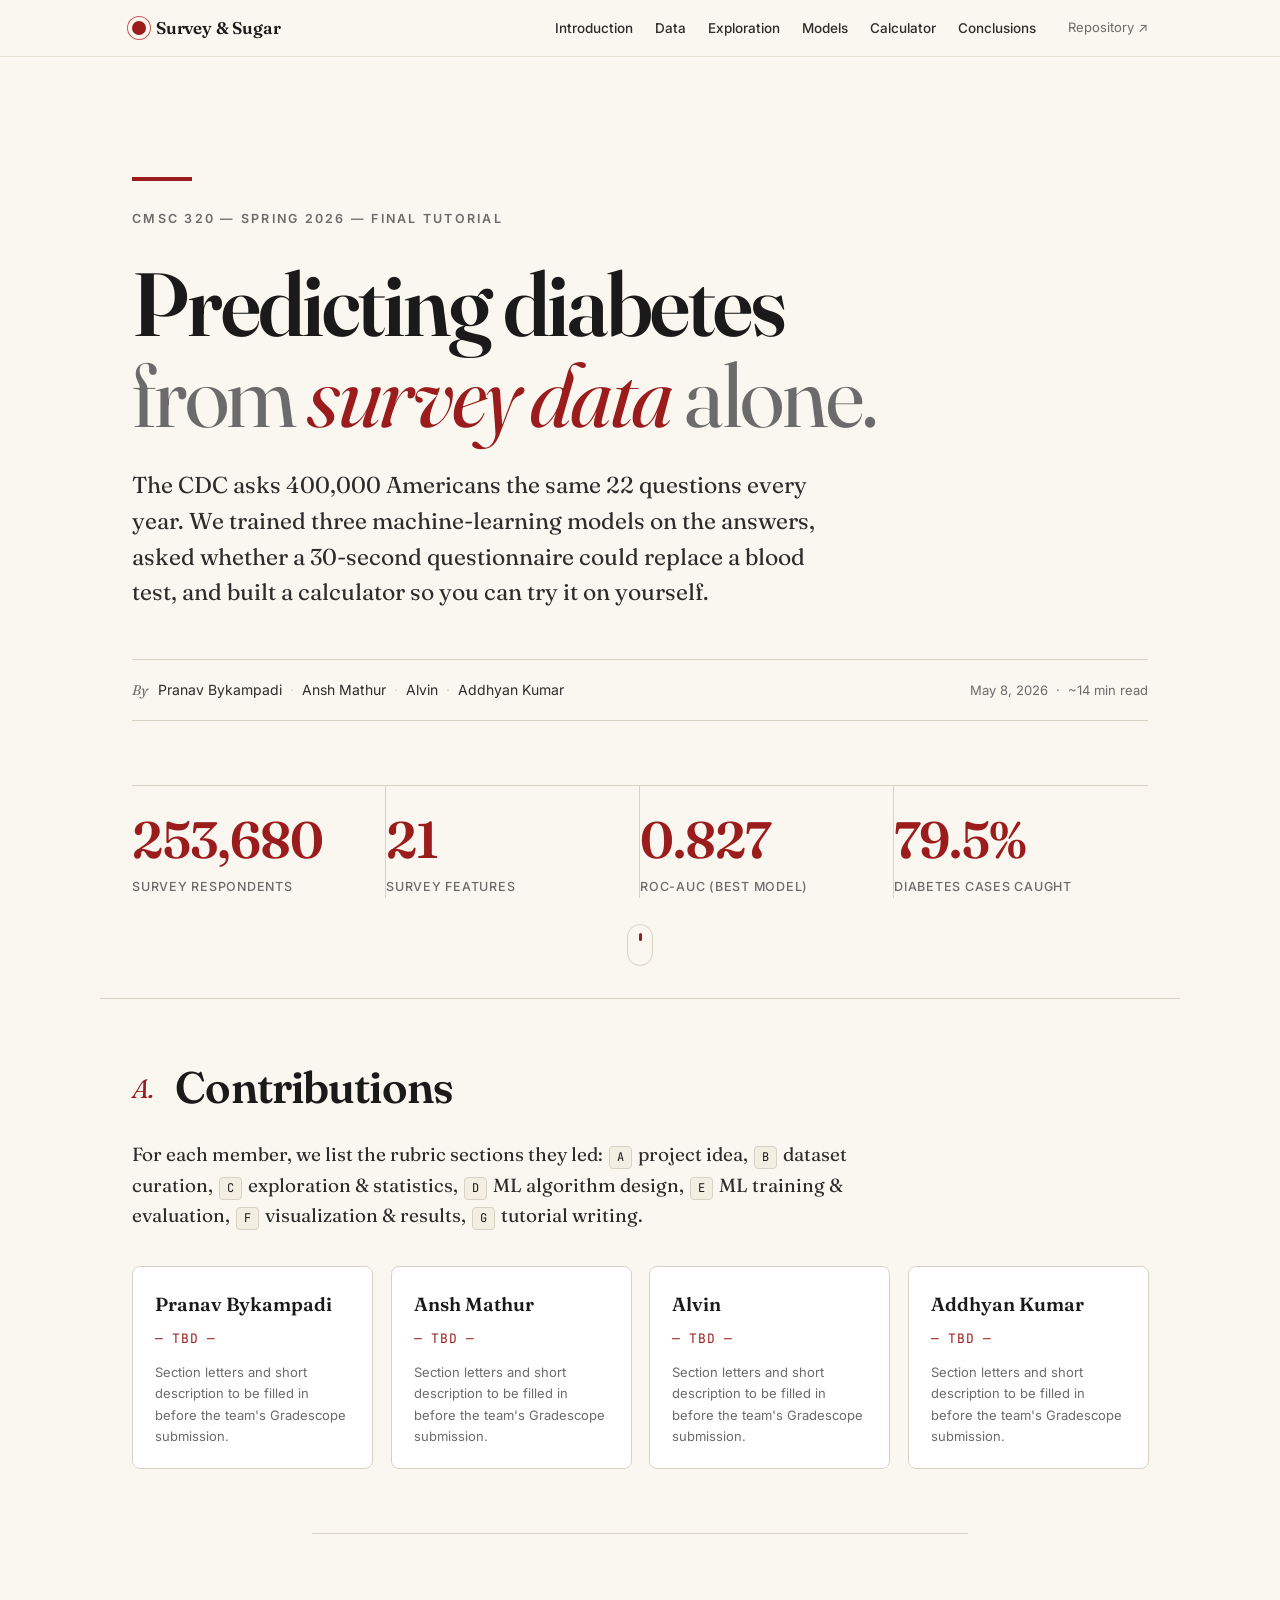
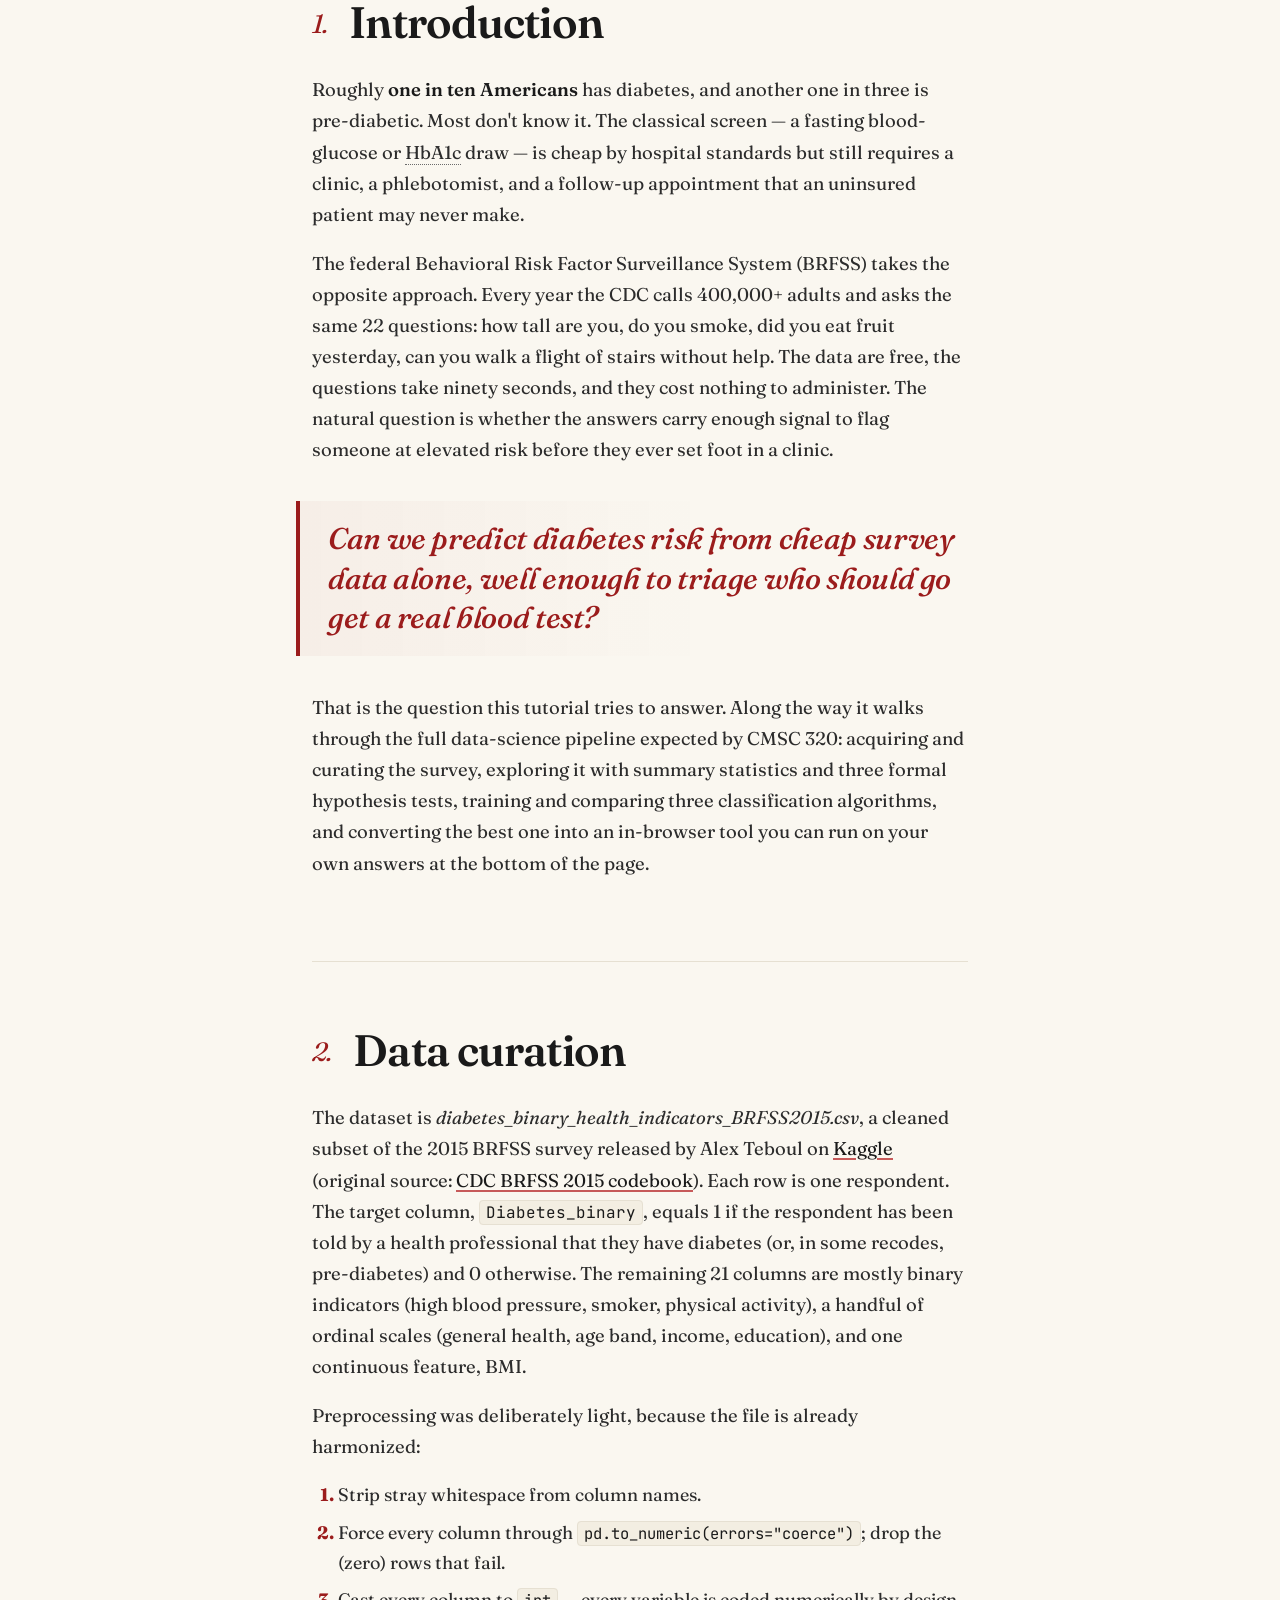
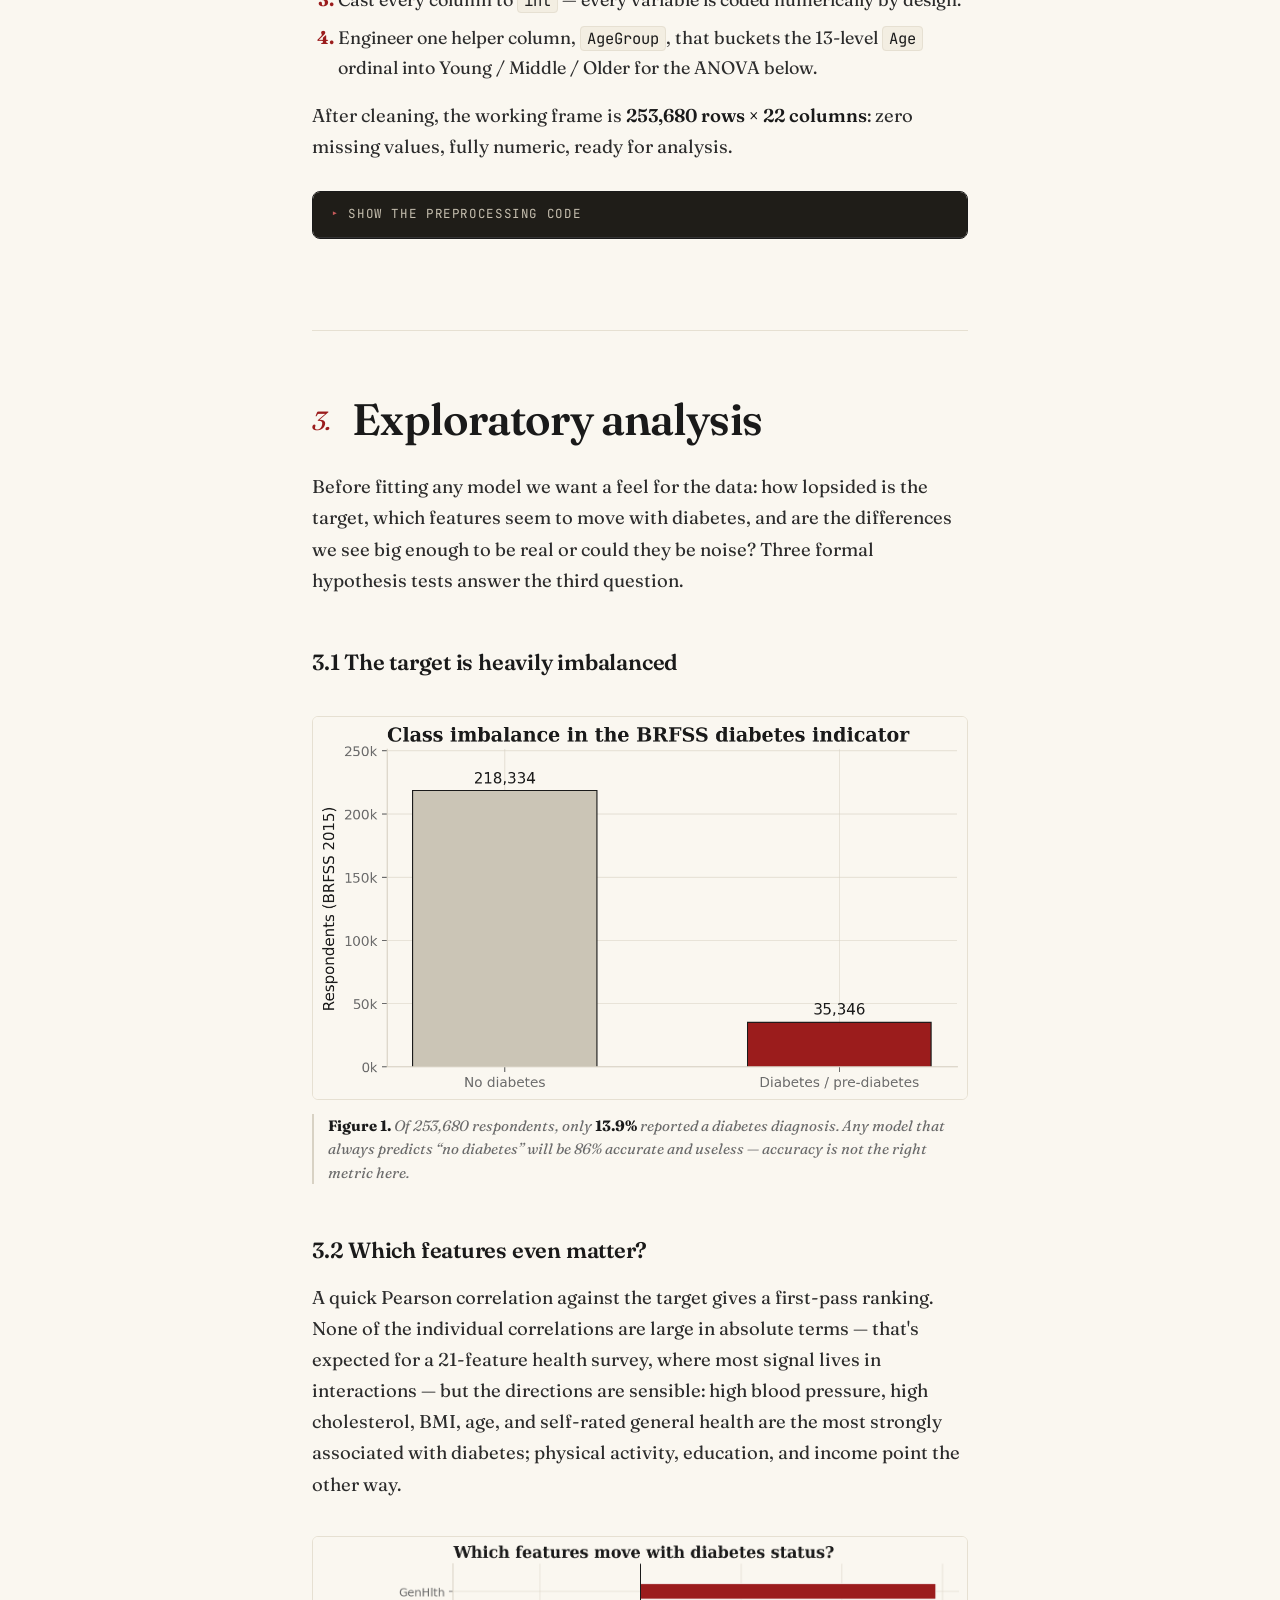
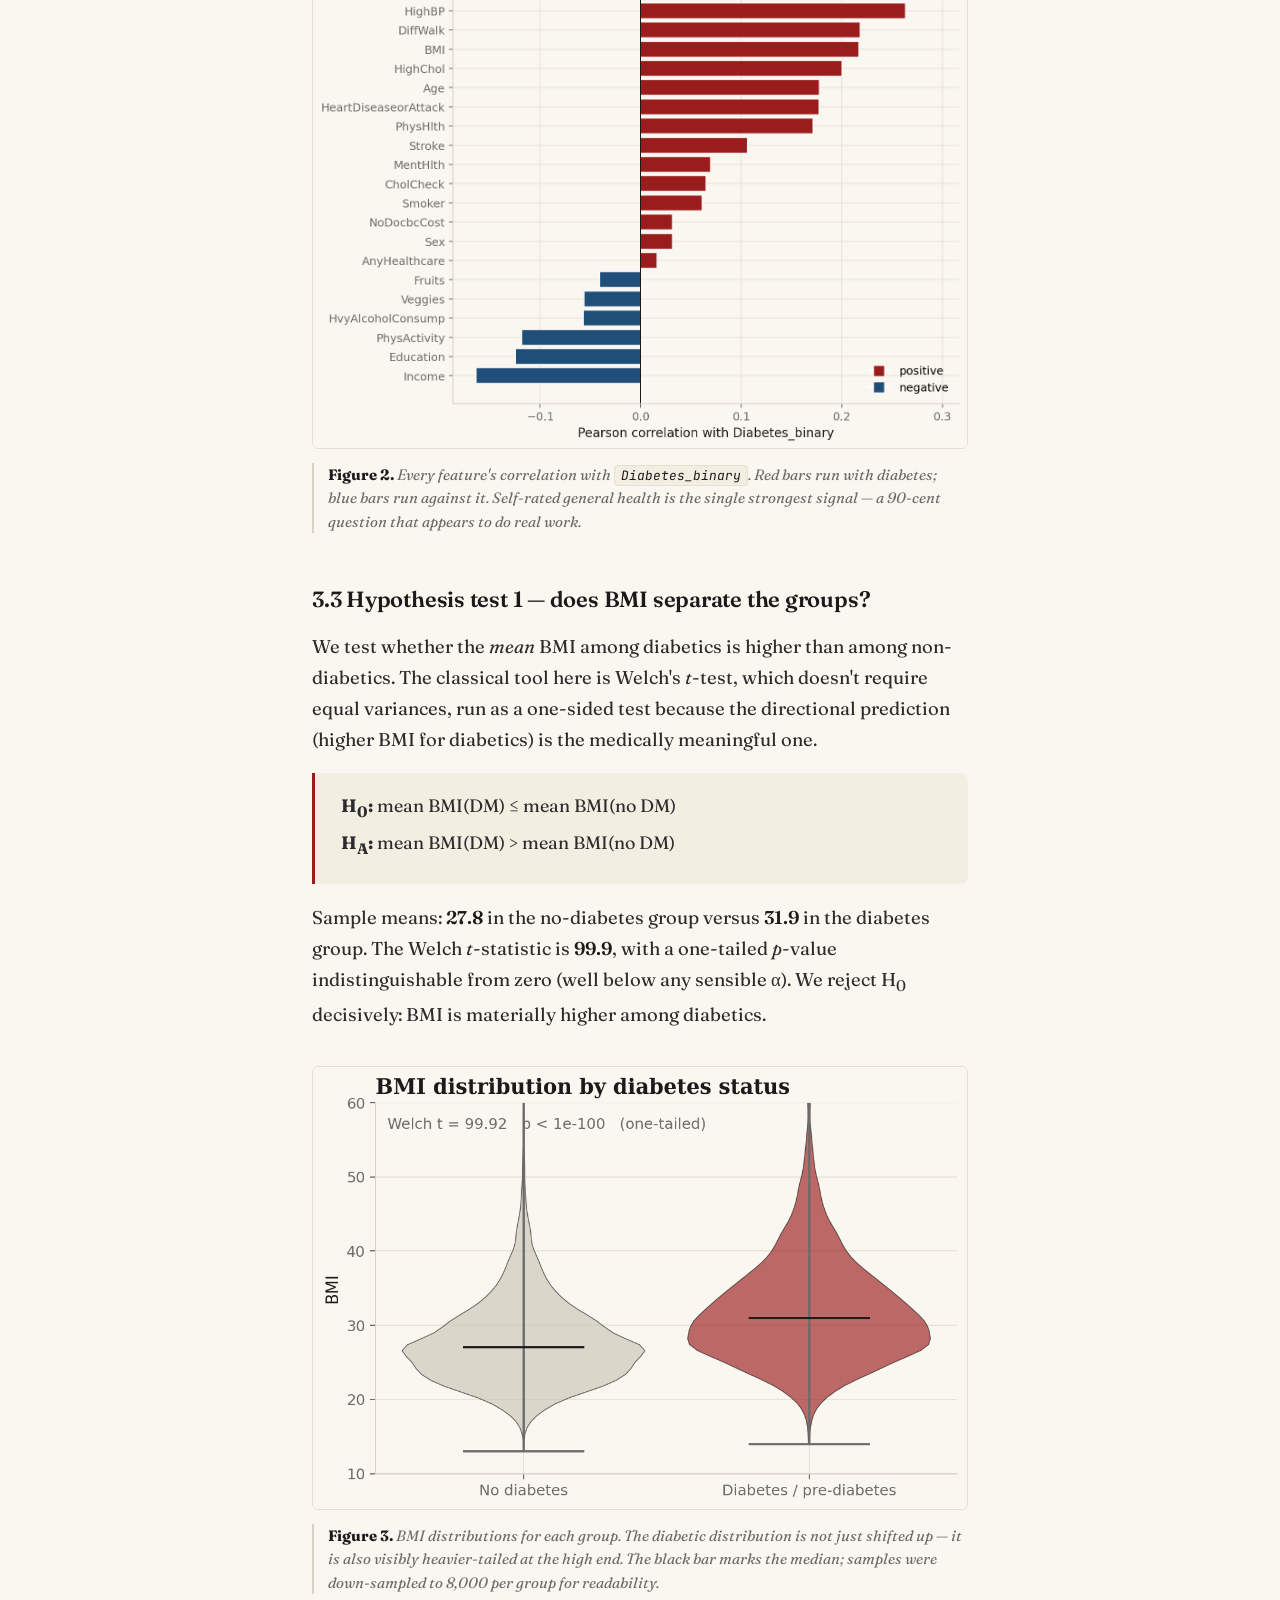
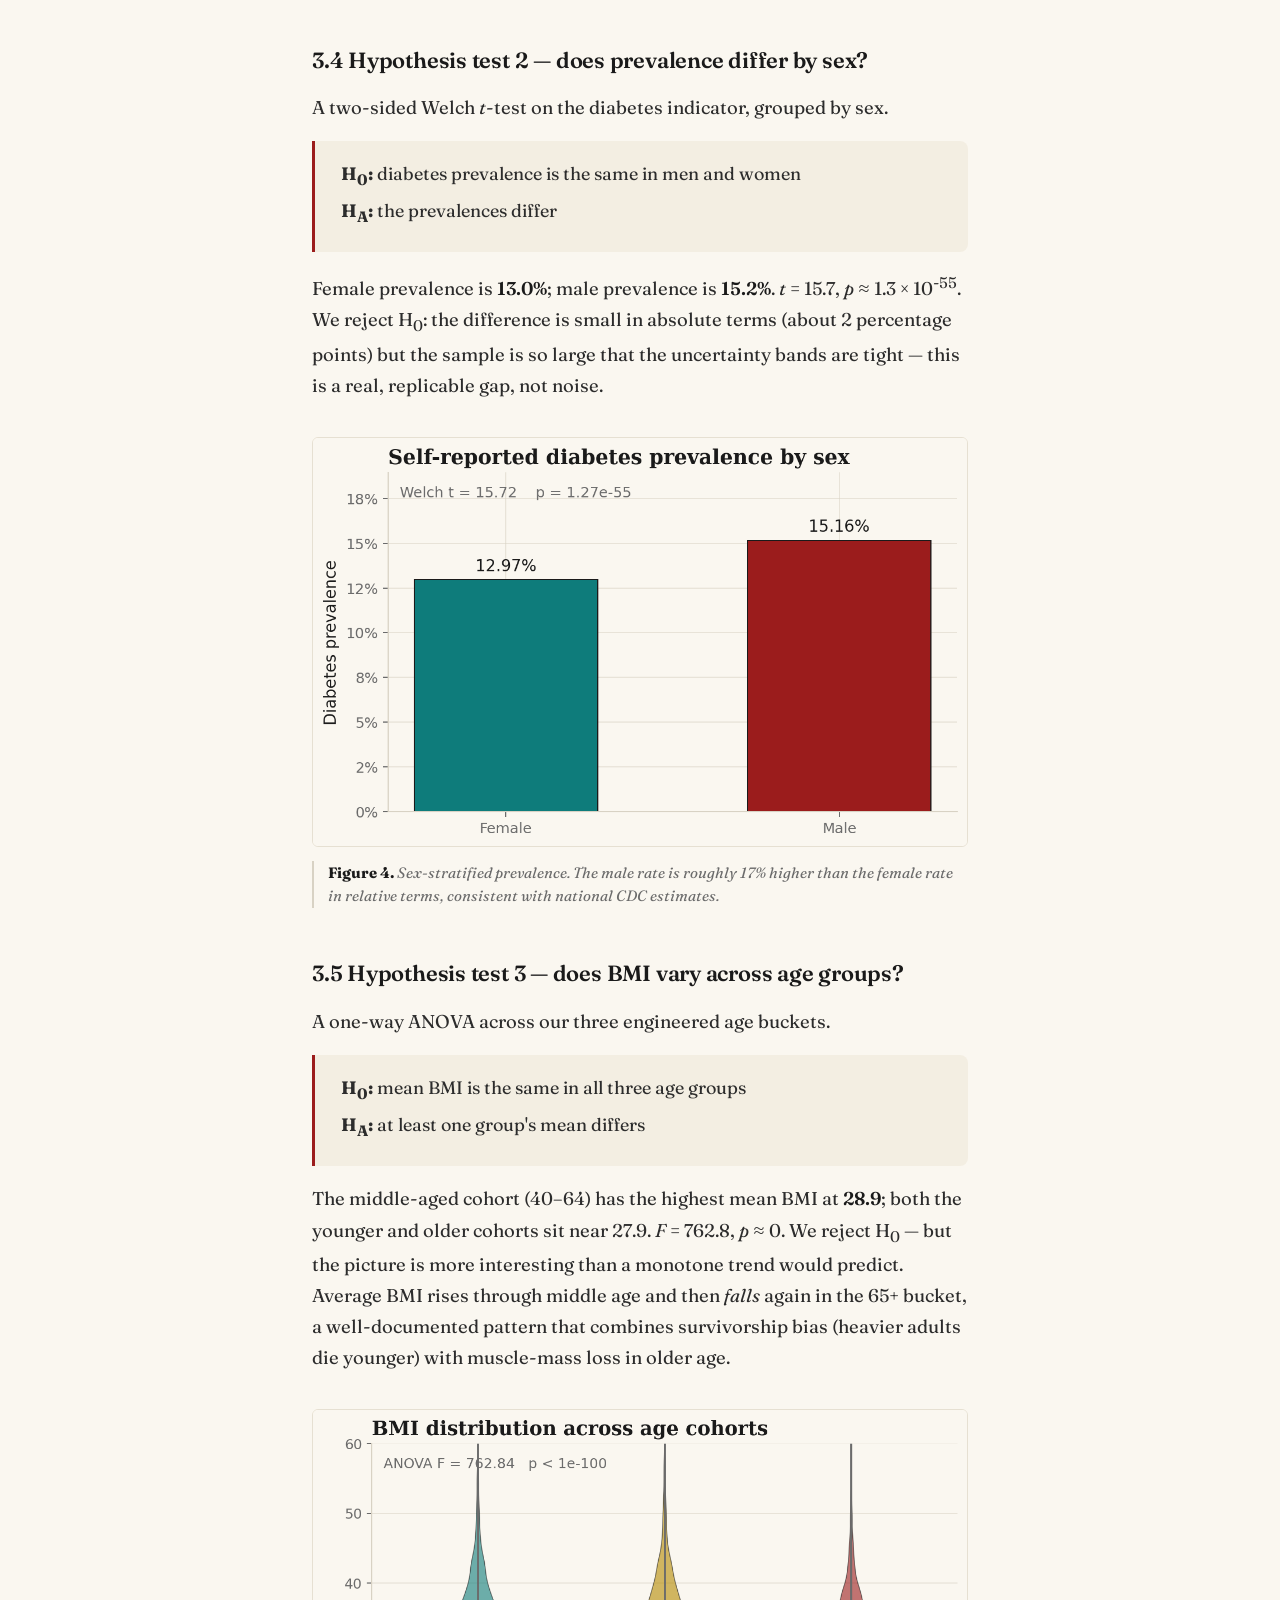
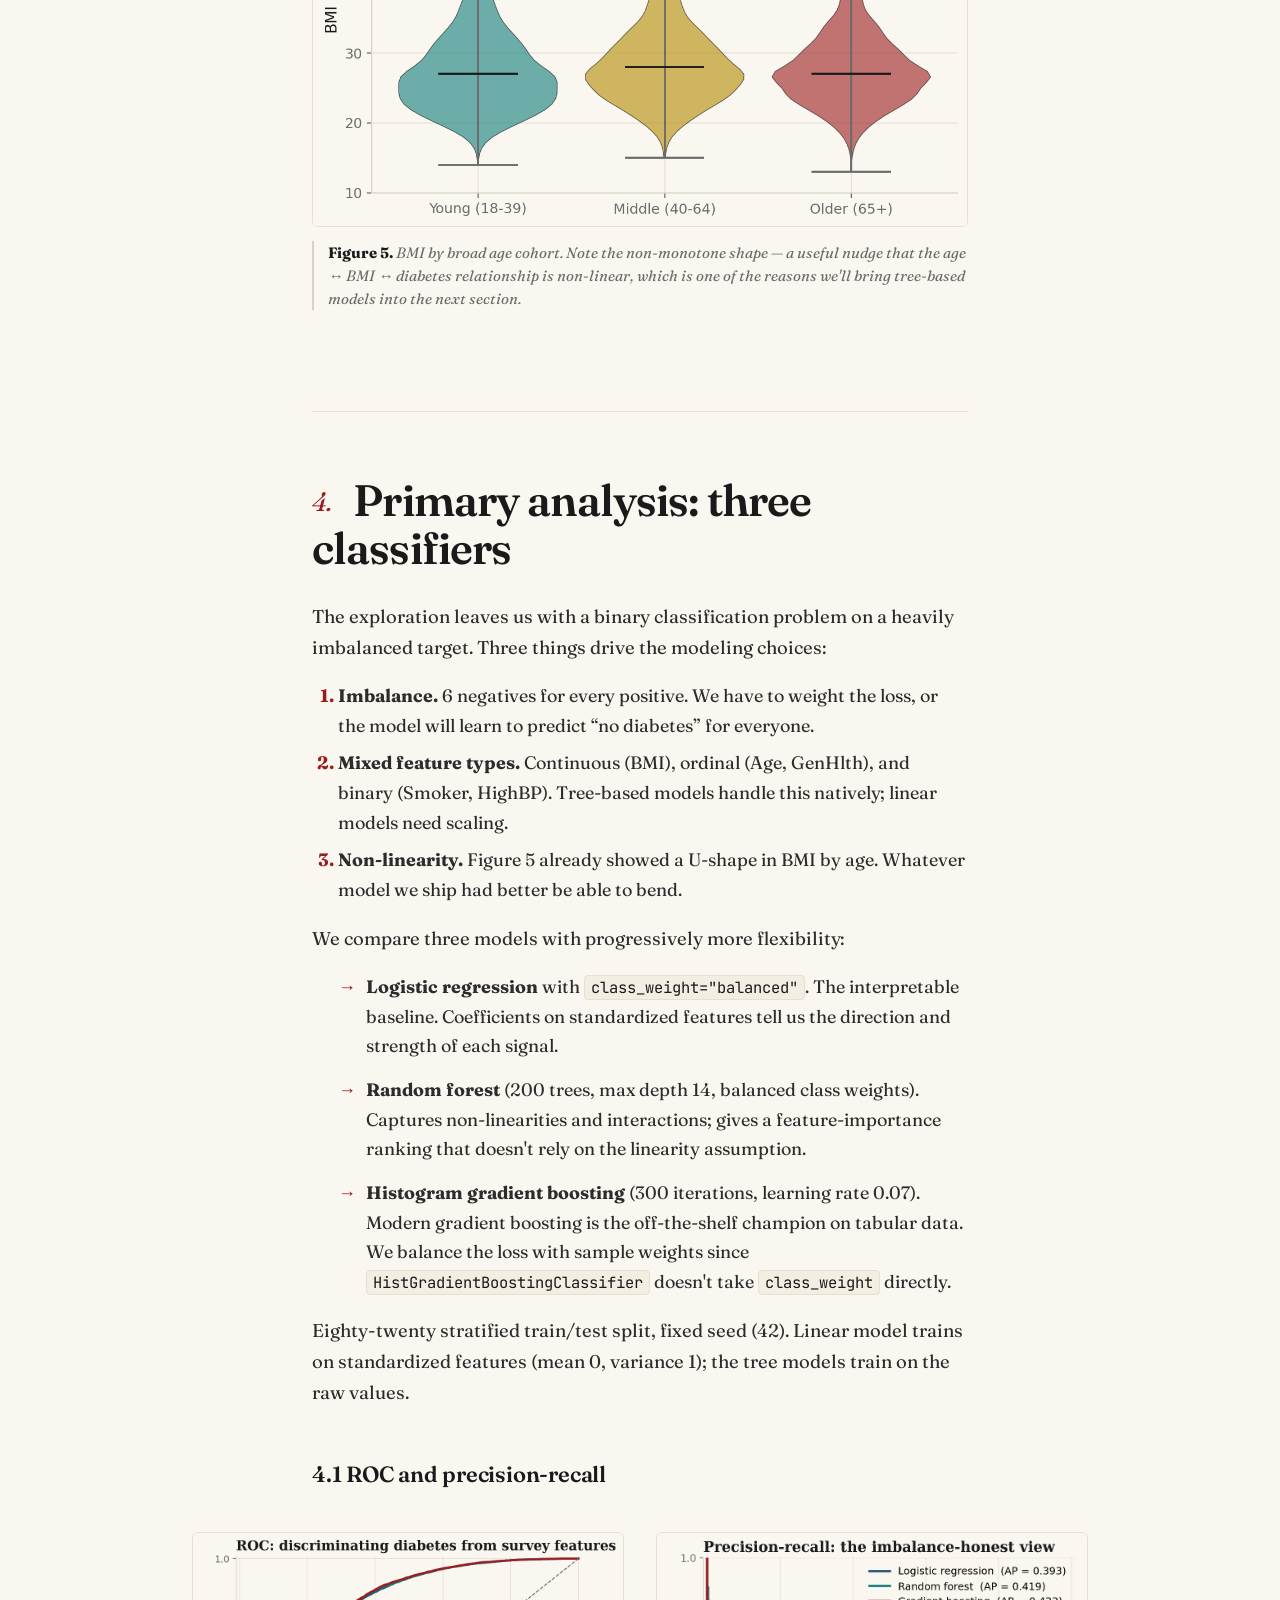
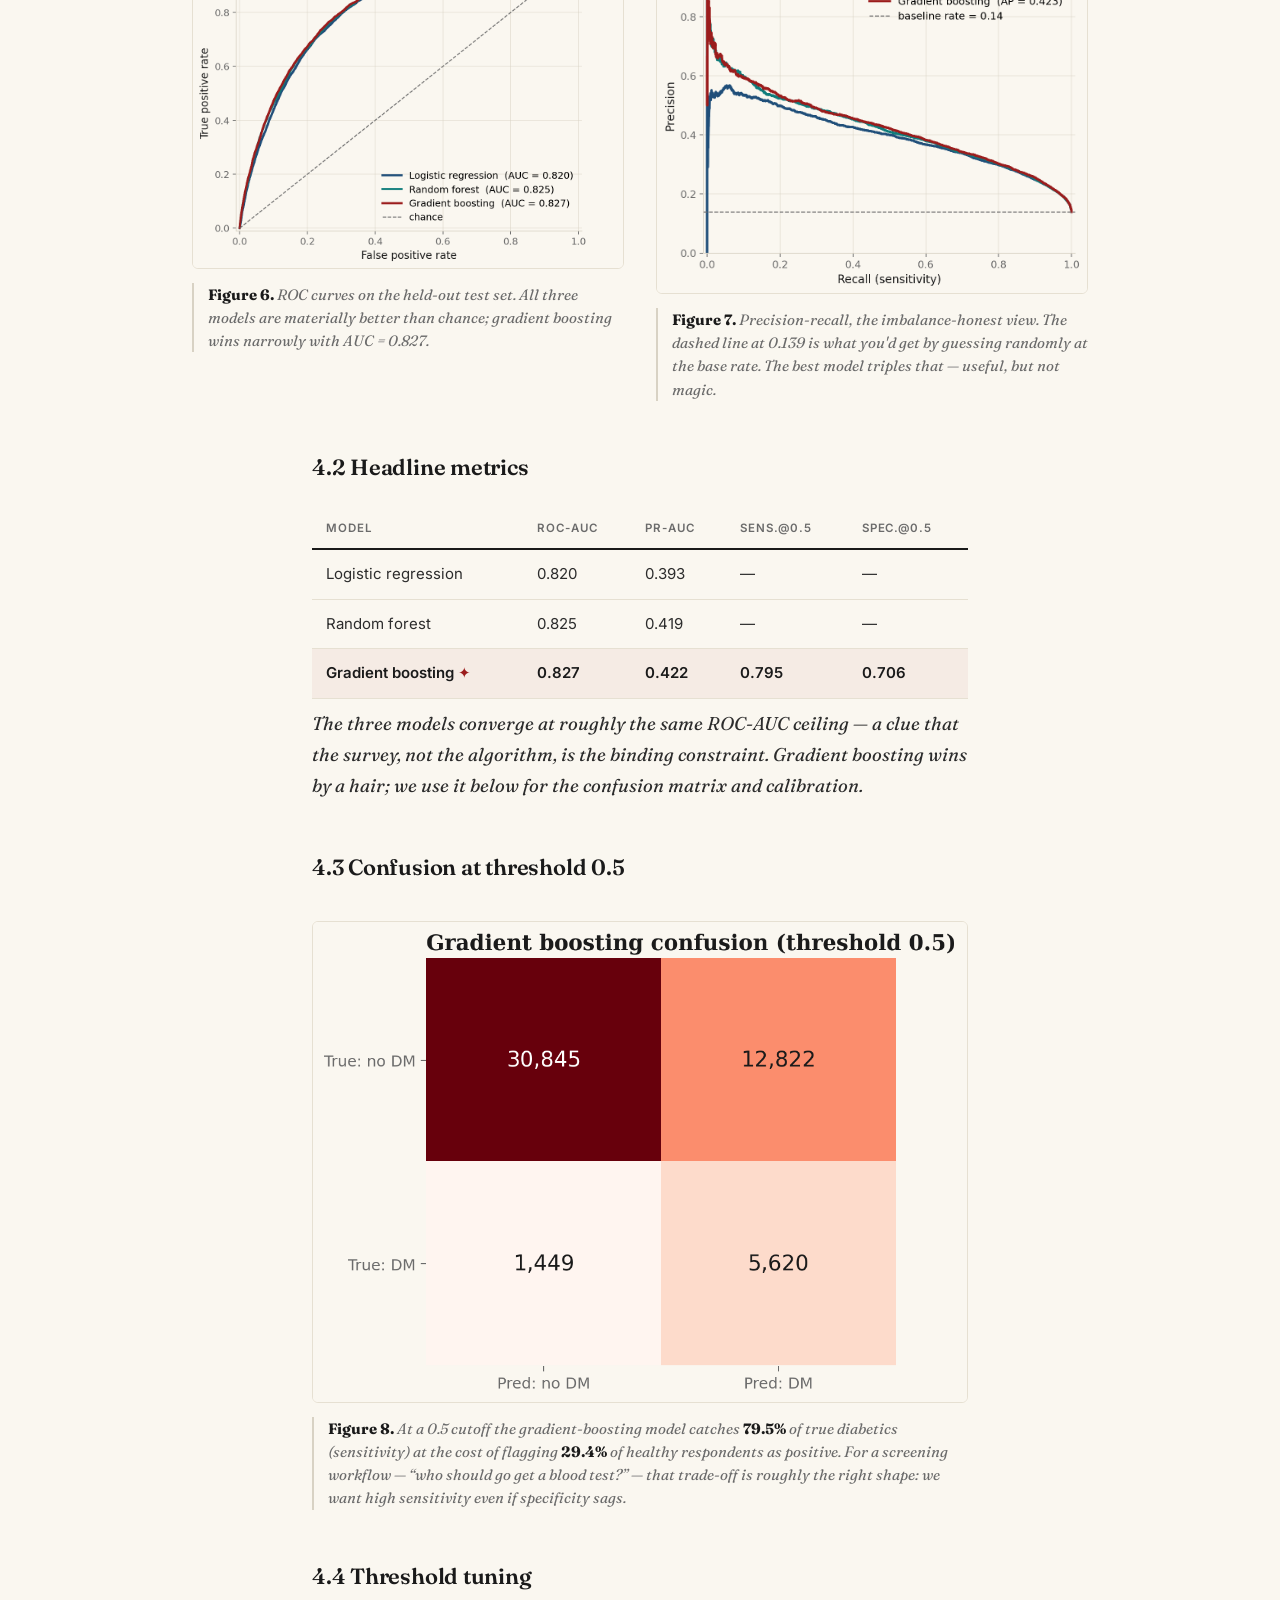
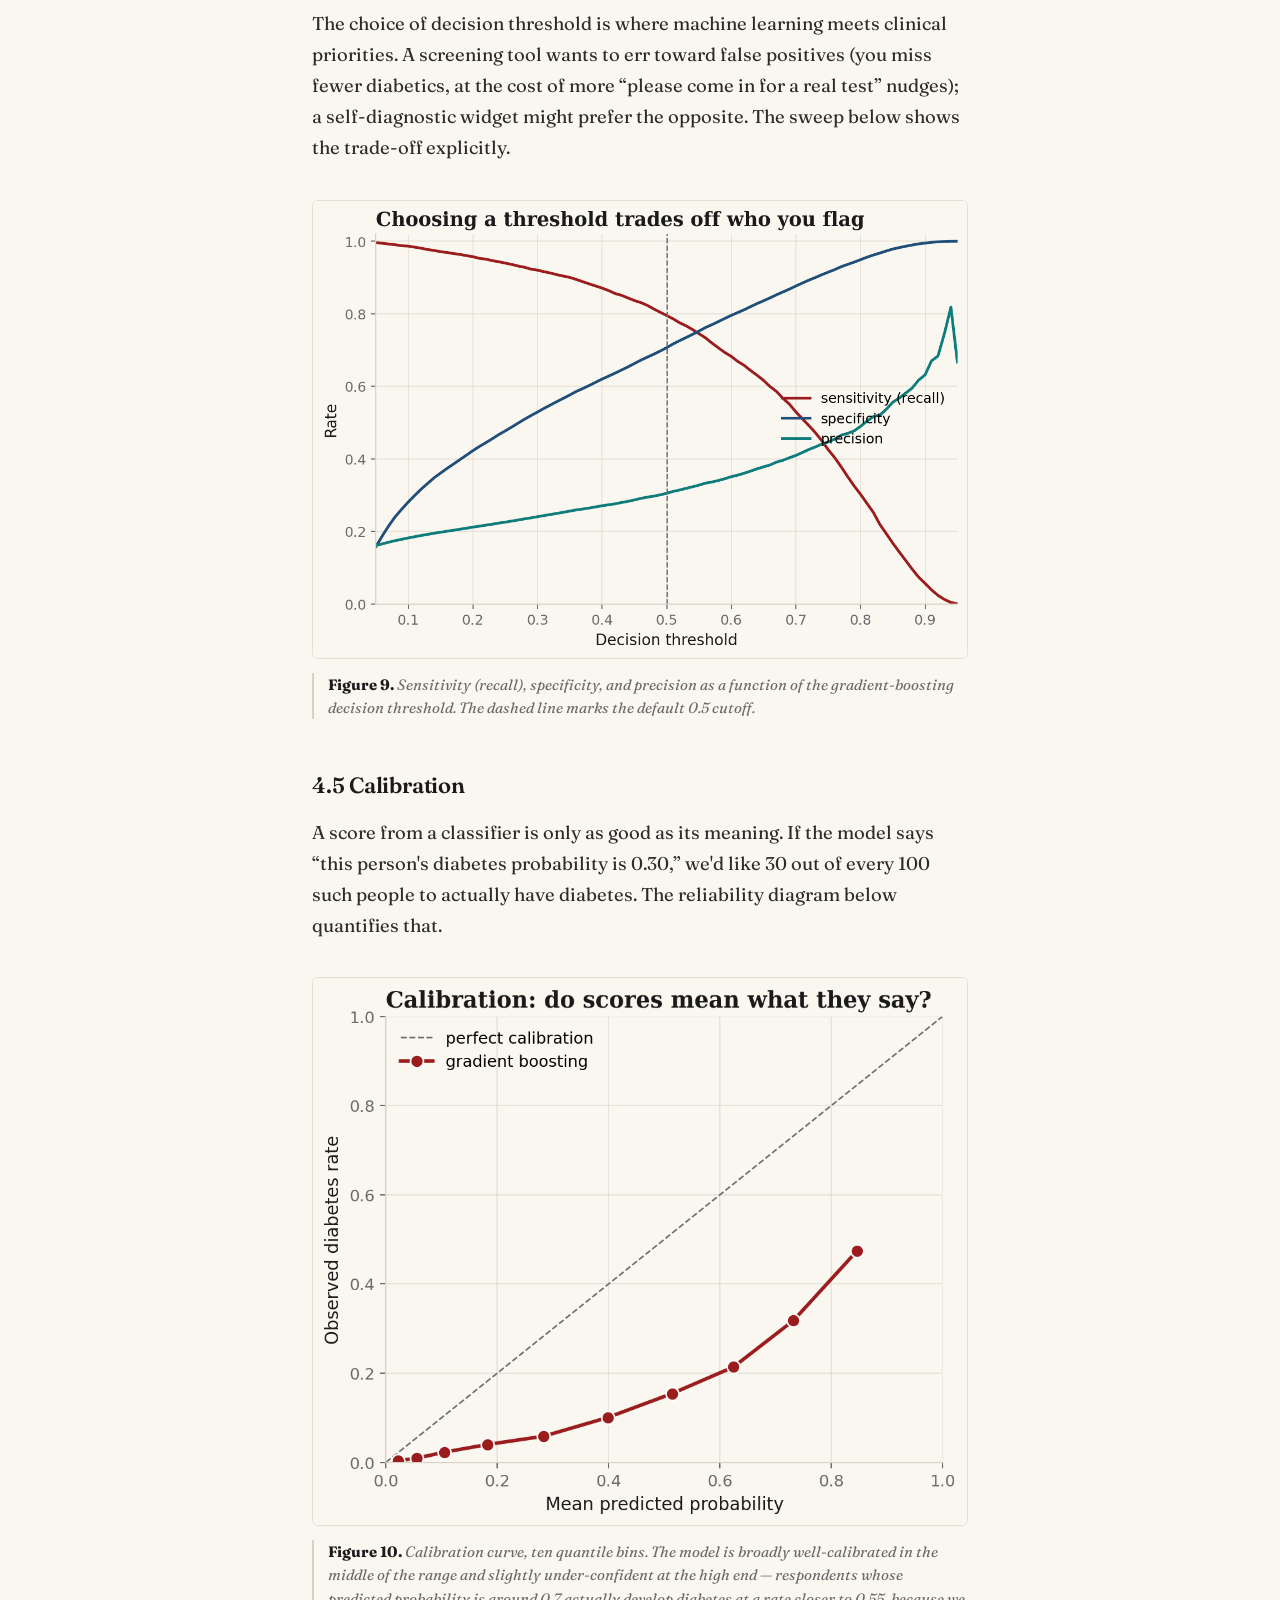
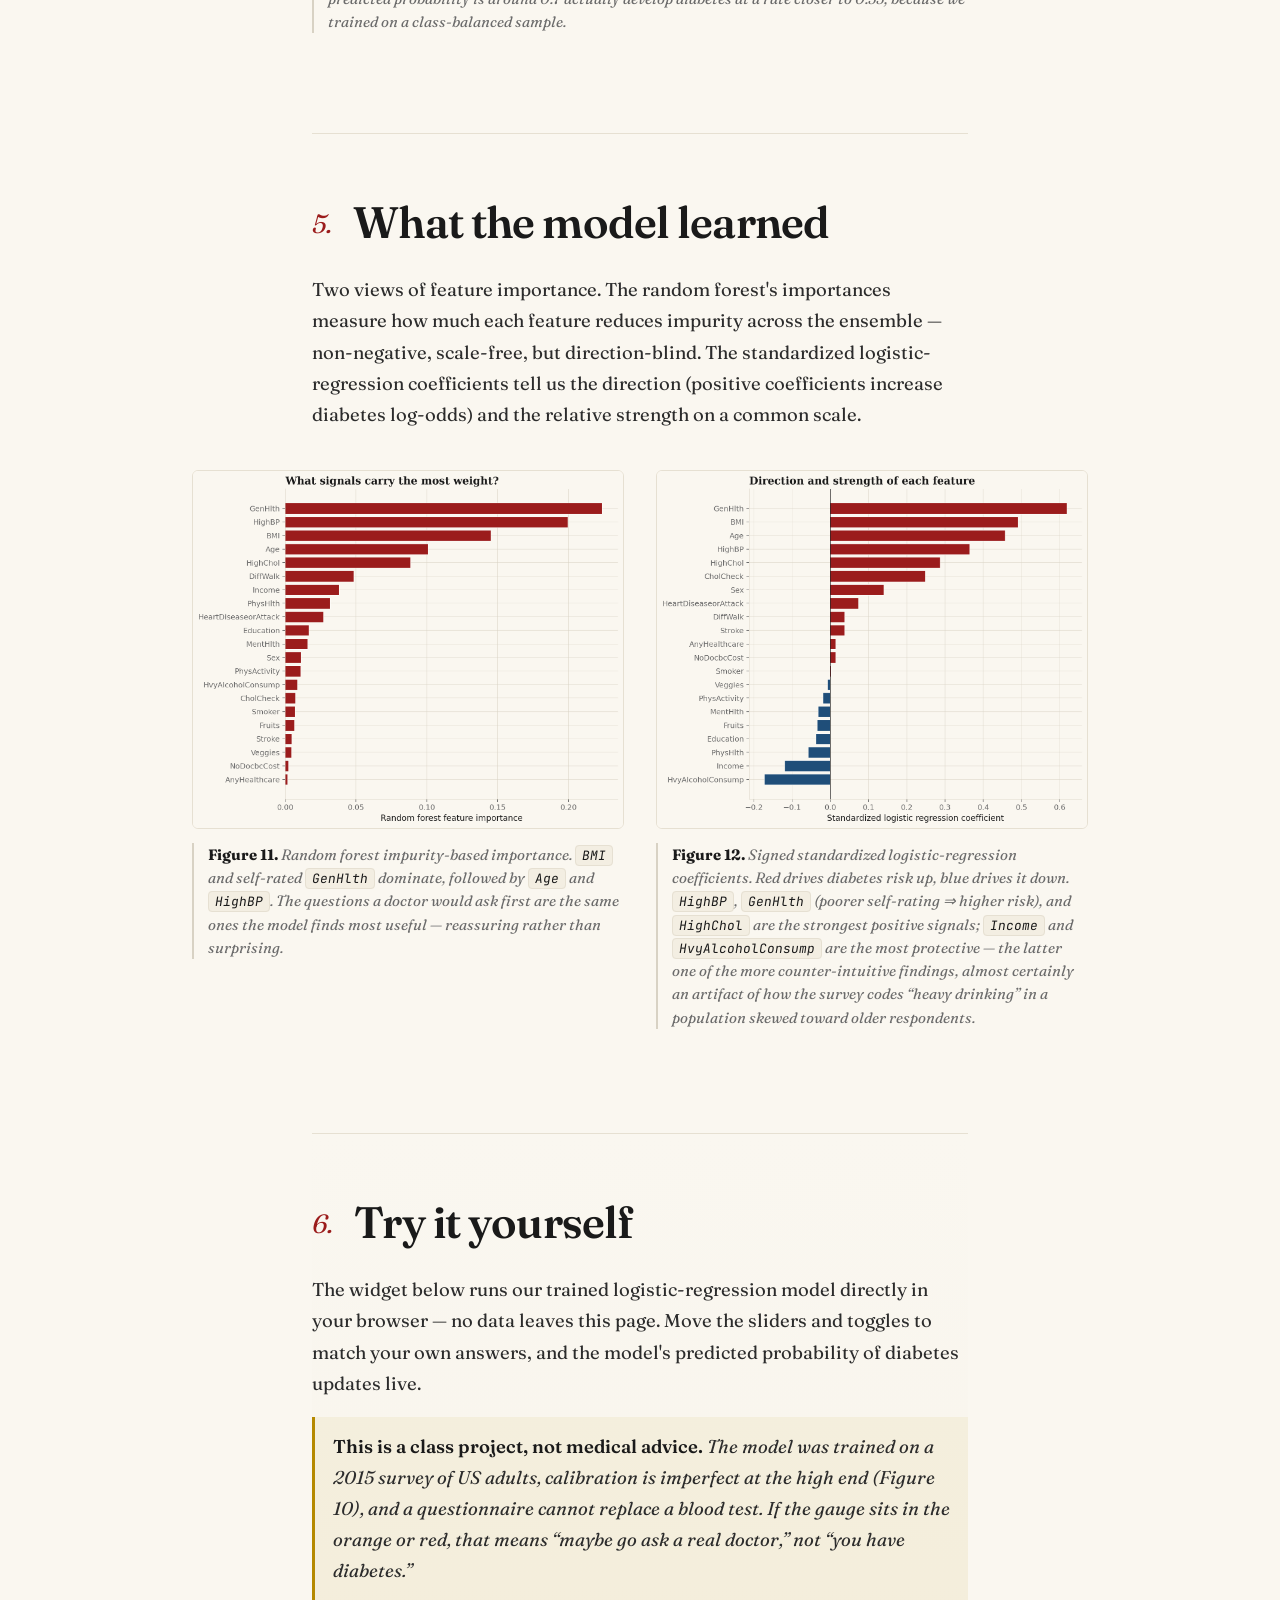
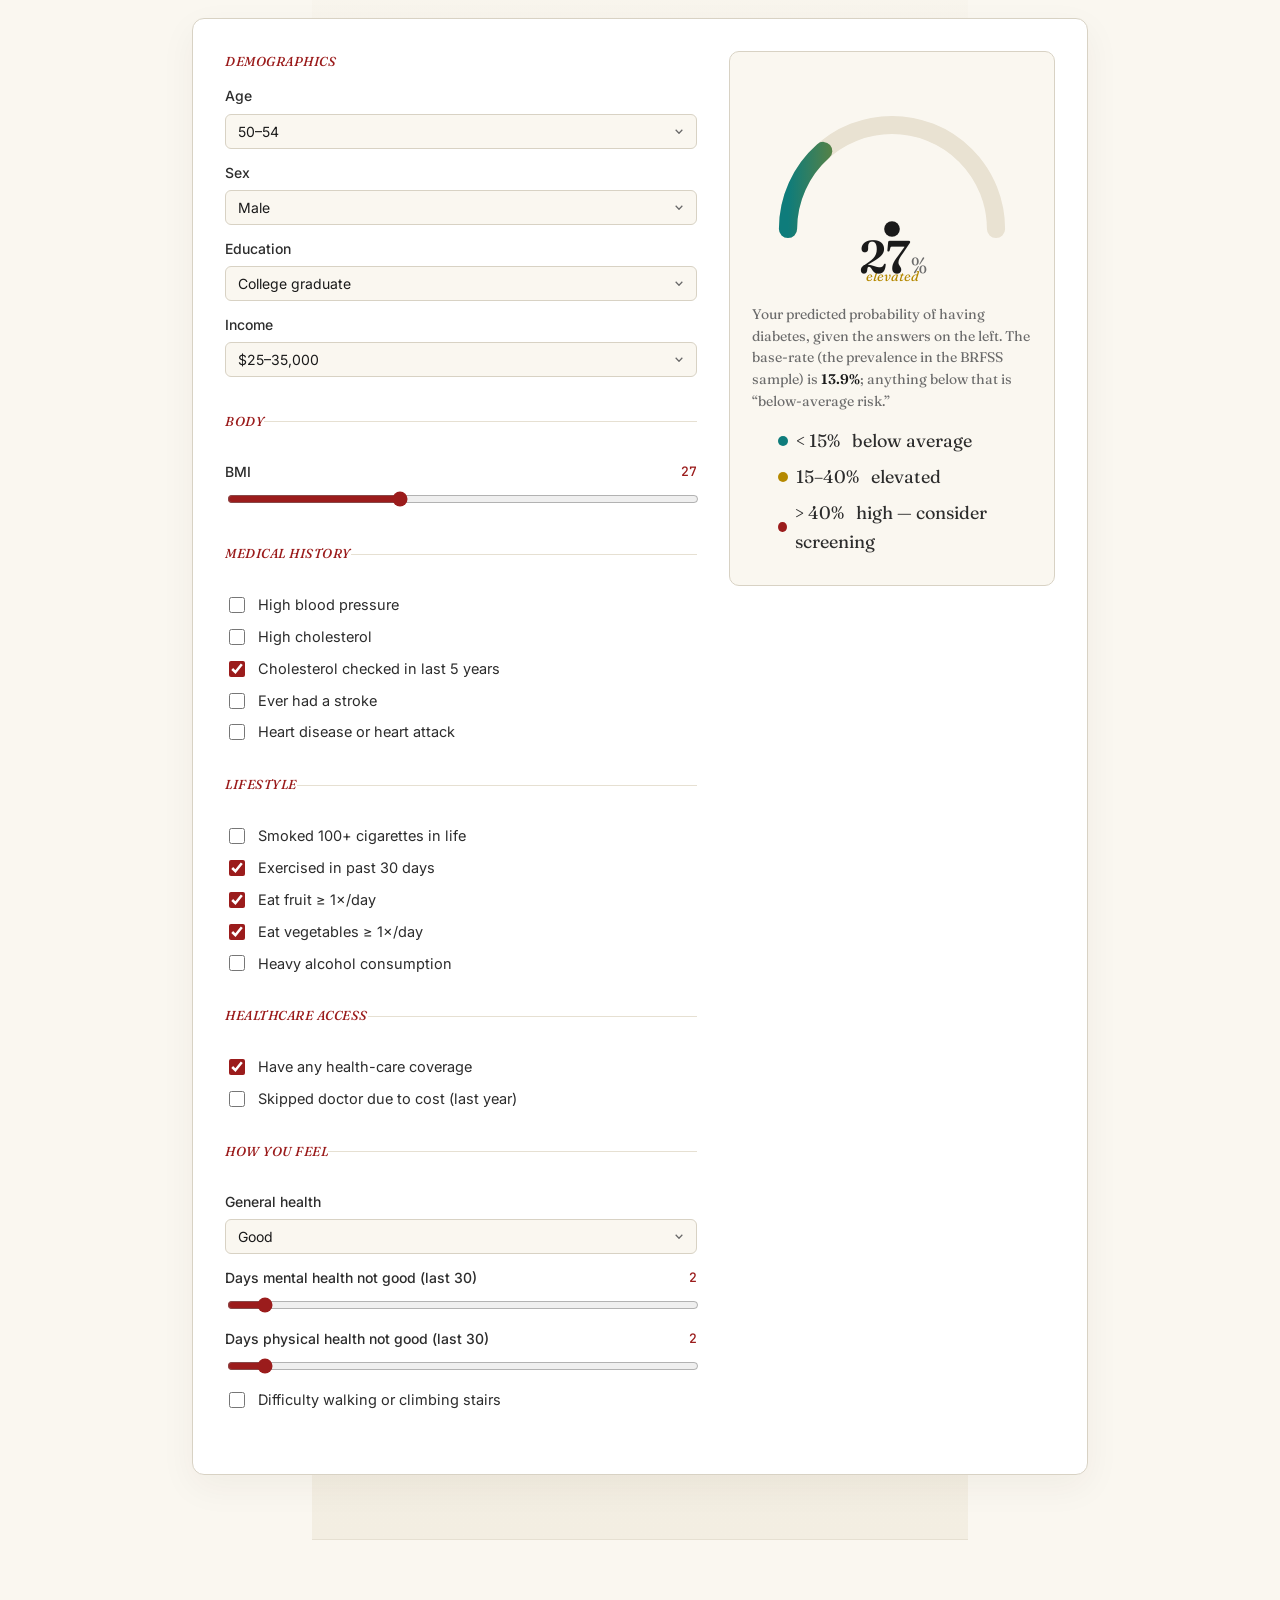
==== docs/index.html @ 560cd9f4 "github pages site with the editorial layout and risk calculator docs/ is the gh-pages root. index.ht" ====
<!doctype html>
<html lang="en">
<head>
  <meta charset="utf-8">
  <meta name="viewport" content="width=device-width,initial-scale=1">
  <title>Predicting Diabetes from Survey Data Alone — CMSC320 Spring 2026</title>
  <meta name="description" content="A data-science tutorial that uses the 2015 BRFSS health survey to ask whether 21 lifestyle and demographic questions are enough to flag people at risk for diabetes.">
  <link rel="preconnect" href="https://fonts.googleapis.com">
  <link rel="preconnect" href="https://fonts.gstatic.com" crossorigin>
  <link href="https://fonts.googleapis.com/css2?family=Fraunces:ital,opsz,wght@0,9..144,400;0,9..144,500;0,9..144,600;0,9..144,700;1,9..144,400;1,9..144,500&family=Inter:wght@400;500;600;700&family=JetBrains+Mono:wght@400;500&display=swap" rel="stylesheet">
  <link rel="stylesheet" href="styles.css">
</head>
<body>

<a class="skip-link" href="#main">Skip to content</a>

<header class="topbar">
  <div class="topbar__inner">
    <a class="topbar__brand" href="#top">
      <span class="topbar__mark"></span>
      <span class="topbar__title">Survey &amp; Sugar</span>
    </a>
    <nav class="topbar__nav" aria-label="Section navigation">
      <a href="#introduction">Introduction</a>
      <a href="#data">Data</a>
      <a href="#exploration">Exploration</a>
      <a href="#models">Models</a>
      <a href="#calculator">Calculator</a>
      <a href="#conclusions">Conclusions</a>
    </nav>
    <div class="topbar__meta">
      <a href="https://github.com/amath18/cmsc320finalproject" target="_blank" rel="noopener">Repository ↗</a>
    </div>
  </div>
</header>

<main id="main">

<section class="hero" id="top">
  <div class="hero__rule"></div>
  <p class="eyebrow">CMSC 320 — Spring 2026 — Final Tutorial</p>
  <h1 class="display">
    Predicting diabetes
    <span class="display__alt">from <em>survey data</em> alone.</span>
  </h1>
  <p class="dek">
    The CDC asks 400,000 Americans the same 22 questions every year. We trained
    three machine-learning models on the answers, asked whether a 30-second
    questionnaire could replace a blood test, and built a calculator so you can
    try it on yourself.
  </p>
  <div class="byline">
    <div class="byline__authors">
      <span class="byline__label">By</span>
      Pranav Bykampadi <span class="byline__sep">·</span>
      Ansh Mathur <span class="byline__sep">·</span>
      Alvin <span class="byline__sep">·</span>
      Addhyan Kumar
    </div>
    <div class="byline__date">May 8, 2026 &nbsp;·&nbsp; ~14 min read</div>
  </div>
  <div class="hero__stats">
    <figure class="stat">
      <div class="stat__num" data-counter="253680">253,680</div>
      <figcaption>survey respondents</figcaption>
    </figure>
    <figure class="stat">
      <div class="stat__num">21</div>
      <figcaption>survey features</figcaption>
    </figure>
    <figure class="stat">
      <div class="stat__num">0.827</div>
      <figcaption>ROC-AUC (best model)</figcaption>
    </figure>
    <figure class="stat">
      <div class="stat__num">79.5%</div>
      <figcaption>diabetes cases caught</figcaption>
    </figure>
  </div>
  <a class="hero__scroll" href="#contributions" aria-label="Scroll down">
    <span></span>
  </a>
</section>

<section class="contrib" id="contributions">
  <h2 class="section-heading"><span class="section-heading__num">A.</span> Contributions</h2>
  <p class="lede">
    For each member, we list the rubric sections they led:
    <span class="key">A</span> project idea,
    <span class="key">B</span> dataset curation,
    <span class="key">C</span> exploration &amp; statistics,
    <span class="key">D</span> ML algorithm design,
    <span class="key">E</span> ML training &amp; evaluation,
    <span class="key">F</span> visualization &amp; results,
    <span class="key">G</span> tutorial writing.
  </p>
  <div class="contrib-grid">
    <article class="contrib-card">
      <h3>Pranav Bykampadi</h3>
      <p class="contrib-card__sections">— TBD —</p>
      <p class="contrib-card__note">Section letters and short description to be filled in before the team's Gradescope submission.</p>
    </article>
    <article class="contrib-card">
      <h3>Ansh Mathur</h3>
      <p class="contrib-card__sections">— TBD —</p>
      <p class="contrib-card__note">Section letters and short description to be filled in before the team's Gradescope submission.</p>
    </article>
    <article class="contrib-card">
      <h3>Alvin</h3>
      <p class="contrib-card__sections">— TBD —</p>
      <p class="contrib-card__note">Section letters and short description to be filled in before the team's Gradescope submission.</p>
    </article>
    <article class="contrib-card">
      <h3>Addhyan Kumar</h3>
      <p class="contrib-card__sections">— TBD —</p>
      <p class="contrib-card__note">Section letters and short description to be filled in before the team's Gradescope submission.</p>
    </article>
  </div>
</section>

<article class="prose">

  <section id="introduction">
    <h2 class="section-heading"><span class="section-heading__num">1.</span> Introduction</h2>
    <p class="lede">
      Roughly <strong>one in ten Americans</strong> has diabetes, and another one in three is
      pre-diabetic. Most don't know it. The classical screen — a fasting blood-glucose or
      <abbr title="Glycated hemoglobin, a marker of long-term blood sugar">HbA1c</abbr> draw —
      is cheap by hospital standards but still requires a clinic, a phlebotomist, and a follow-up
      appointment that an uninsured patient may never make.
    </p>
    <p>
      The federal Behavioral Risk Factor Surveillance System (BRFSS) takes the opposite approach.
      Every year the CDC calls 400,000+ adults and asks the same 22 questions: how tall are you, do
      you smoke, did you eat fruit yesterday, can you walk a flight of stairs without help. The data
      are free, the questions take ninety seconds, and they cost nothing to administer. The natural
      question is whether the answers carry enough signal to flag someone at elevated risk before
      they ever set foot in a clinic.
    </p>
    <blockquote class="pullquote">
      Can we predict diabetes risk from cheap survey data alone, well enough to triage who should
      go get a real blood test?
    </blockquote>
    <p>
      That is the question this tutorial tries to answer. Along the way it walks through the full
      data-science pipeline expected by CMSC 320: acquiring and curating the survey, exploring it
      with summary statistics and three formal hypothesis tests, training and comparing three
      classification algorithms, and converting the best one into an in-browser tool you can run on
      your own answers at the bottom of the page.
    </p>
  </section>

  <section id="data">
    <h2 class="section-heading"><span class="section-heading__num">2.</span> Data curation</h2>
    <p>
      The dataset is <em>diabetes_binary_health_indicators_BRFSS2015.csv</em>, a cleaned subset of
      the 2015 BRFSS survey released by Alex Teboul on
      <a href="https://www.kaggle.com/datasets/alexteboul/diabetes-health-indicators-dataset" target="_blank" rel="noopener">Kaggle</a>
      (original source: <a href="https://www.cdc.gov/brfss/annual_data/annual_2015.html" target="_blank" rel="noopener">CDC BRFSS 2015 codebook</a>).
      Each row is one respondent. The target column,
      <code>Diabetes_binary</code>, equals 1 if the respondent has been told by a health
      professional that they have diabetes (or, in some recodes, pre-diabetes) and 0 otherwise.
      The remaining 21 columns are mostly binary indicators (high blood pressure, smoker, physical
      activity), a handful of ordinal scales (general health, age band, income, education), and one
      continuous feature, BMI.
    </p>
    <p>
      Preprocessing was deliberately light, because the file is already harmonized:
    </p>
    <ol class="steps">
      <li>Strip stray whitespace from column names.</li>
      <li>Force every column through <code>pd.to_numeric(errors="coerce")</code>; drop the (zero) rows that fail.</li>
      <li>Cast every column to <code>int</code> — every variable is coded numerically by design.</li>
      <li>Engineer one helper column, <code>AgeGroup</code>, that buckets the 13-level <code>Age</code> ordinal into Young / Middle / Older for the ANOVA below.</li>
    </ol>
    <p>
      After cleaning, the working frame is <strong>253,680 rows × 22 columns</strong>: zero missing
      values, fully numeric, ready for analysis.
    </p>

    <details class="codeblock">
      <summary>Show the preprocessing code</summary>
<pre><code class="lang-python">import pandas as pd

df = pd.read_csv("diabetes_binary_health_indicators_BRFSS2015.csv")
df.columns = df.columns.str.strip()

for col in df.columns:
    df[col] = pd.to_numeric(df[col], errors="coerce")

df = df.dropna()
for col in df.columns:
    df[col] = df[col].astype(int)

def age_bucket(code):
    if code &lt;= 4:  return "Young (18-39)"
    if code &lt;= 9:  return "Middle (40-64)"
    return "Older (65+)"

df["AgeGroup"] = df["Age"].apply(age_bucket)
df.shape  # (253680, 22) before AgeGroup, (253680, 23) after</code></pre>
    </details>
  </section>

  <section id="exploration">
    <h2 class="section-heading"><span class="section-heading__num">3.</span> Exploratory analysis</h2>
    <p>
      Before fitting any model we want a feel for the data: how lopsided is the target, which features
      seem to move with diabetes, and are the differences we see big enough to be real or could they
      be noise? Three formal hypothesis tests answer the third question.
    </p>

    <h3>3.1 The target is heavily imbalanced</h3>
    <figure class="figure">
      <img src="figures/01_class_balance.png" alt="Bar chart showing 218,334 respondents without diabetes and 35,346 with diabetes">
      <figcaption>
        <strong>Figure 1.</strong> Of 253,680 respondents, only <strong>13.9%</strong> reported a
        diabetes diagnosis. Any model that always predicts &ldquo;no diabetes&rdquo; will be 86%
        accurate and useless — accuracy is not the right metric here.
      </figcaption>
    </figure>

    <h3>3.2 Which features even matter?</h3>
    <p>
      A quick Pearson correlation against the target gives a first-pass ranking. None of the
      individual correlations are large in absolute terms — that's expected for a 21-feature health
      survey, where most signal lives in interactions — but the directions are sensible: high blood
      pressure, high cholesterol, BMI, age, and self-rated general health are the most strongly
      associated with diabetes; physical activity, education, and income point the other way.
    </p>
    <figure class="figure">
      <img src="figures/02_correlations.png" alt="Horizontal bar chart of each feature's Pearson correlation with the target">
      <figcaption>
        <strong>Figure 2.</strong> Every feature's correlation with <code>Diabetes_binary</code>.
        Red bars run with diabetes; blue bars run against it. Self-rated <em>general health</em>
        is the single strongest signal — a 90-cent question that appears to do real work.
      </figcaption>
    </figure>

    <h3>3.3 Hypothesis test 1 — does BMI separate the groups?</h3>
    <p>
      We test whether the <em>mean</em> BMI among diabetics is higher than among non-diabetics. The
      classical tool here is Welch's <em>t</em>-test, which doesn't require equal variances, run as a
      one-sided test because the directional prediction (higher BMI for diabetics) is the medically
      meaningful one.
    </p>
    <ul class="hypotheses">
      <li><strong>H<sub>0</sub>:</strong> mean BMI(DM) ≤ mean BMI(no DM)</li>
      <li><strong>H<sub>A</sub>:</strong> mean BMI(DM) &gt; mean BMI(no DM)</li>
    </ul>
    <p>
      Sample means: <strong>27.8</strong> in the no-diabetes group versus <strong>31.9</strong> in the
      diabetes group. The Welch <em>t</em>-statistic is <strong>99.9</strong>, with a one-tailed
      <em>p</em>-value indistinguishable from zero (well below any sensible α). We reject H<sub>0</sub>
      decisively: BMI is materially higher among diabetics.
    </p>
    <figure class="figure">
      <img src="figures/03_bmi_violin.png" alt="Violin plot of BMI distribution by diabetes status">
      <figcaption>
        <strong>Figure 3.</strong> BMI distributions for each group. The diabetic distribution is
        not just shifted up — it is also visibly heavier-tailed at the high end. The black bar marks
        the median; samples were down-sampled to 8,000 per group for readability.
      </figcaption>
    </figure>

    <h3>3.4 Hypothesis test 2 — does prevalence differ by sex?</h3>
    <p>
      A two-sided Welch <em>t</em>-test on the diabetes indicator, grouped by sex.
    </p>
    <ul class="hypotheses">
      <li><strong>H<sub>0</sub>:</strong> diabetes prevalence is the same in men and women</li>
      <li><strong>H<sub>A</sub>:</strong> the prevalences differ</li>
    </ul>
    <p>
      Female prevalence is <strong>13.0%</strong>; male prevalence is <strong>15.2%</strong>.
      <em>t</em> = 15.7, <em>p</em> ≈ 1.3 × 10<sup>-55</sup>. We reject H<sub>0</sub>: the difference
      is small in absolute terms (about 2 percentage points) but the sample is so large that the
      uncertainty bands are tight — this is a real, replicable gap, not noise.
    </p>
    <figure class="figure">
      <img src="figures/04_sex_prevalence.png" alt="Bar chart comparing female and male diabetes prevalence">
      <figcaption>
        <strong>Figure 4.</strong> Sex-stratified prevalence. The male rate is roughly 17% higher
        than the female rate in relative terms, consistent with national CDC estimates.
      </figcaption>
    </figure>

    <h3>3.5 Hypothesis test 3 — does BMI vary across age groups?</h3>
    <p>
      A one-way ANOVA across our three engineered age buckets.
    </p>
    <ul class="hypotheses">
      <li><strong>H<sub>0</sub>:</strong> mean BMI is the same in all three age groups</li>
      <li><strong>H<sub>A</sub>:</strong> at least one group's mean differs</li>
    </ul>
    <p>
      The middle-aged cohort (40–64) has the highest mean BMI at <strong>28.9</strong>; both the
      younger and older cohorts sit near 27.9. <em>F</em> = 762.8, <em>p</em> ≈ 0. We reject
      H<sub>0</sub> — but the picture is more interesting than a monotone trend would predict.
      Average BMI rises through middle age and then <em>falls</em> again in the 65+ bucket, a
      well-documented pattern that combines survivorship bias (heavier adults die younger) with
      muscle-mass loss in older age.
    </p>
    <figure class="figure">
      <img src="figures/05_age_bmi_violin.png" alt="Violin plot of BMI distribution across three age cohorts">
      <figcaption>
        <strong>Figure 5.</strong> BMI by broad age cohort. Note the non-monotone shape — a useful
        nudge that the age &harr; BMI &harr; diabetes relationship is non-linear, which is one of
        the reasons we'll bring tree-based models into the next section.
      </figcaption>
    </figure>
  </section>

  <section id="models">
    <h2 class="section-heading"><span class="section-heading__num">4.</span> Primary analysis: three classifiers</h2>
    <p>
      The exploration leaves us with a binary classification problem on a heavily imbalanced
      target. Three things drive the modeling choices:
    </p>
    <ol class="steps">
      <li>
        <strong>Imbalance.</strong> 6 negatives for every positive. We have to weight the loss, or
        the model will learn to predict &ldquo;no diabetes&rdquo; for everyone.
      </li>
      <li>
        <strong>Mixed feature types.</strong> Continuous (BMI), ordinal (Age, GenHlth), and binary
        (Smoker, HighBP). Tree-based models handle this natively; linear models need scaling.
      </li>
      <li>
        <strong>Non-linearity.</strong> Figure 5 already showed a U-shape in BMI by age. Whatever
        model we ship had better be able to bend.
      </li>
    </ol>
    <p>
      We compare three models with progressively more flexibility:
    </p>
    <ul class="model-list">
      <li>
        <strong>Logistic regression</strong> with <code>class_weight="balanced"</code>. The
        interpretable baseline. Coefficients on standardized features tell us the direction and
        strength of each signal.
      </li>
      <li>
        <strong>Random forest</strong> (200 trees, max depth 14, balanced class weights). Captures
        non-linearities and interactions; gives a feature-importance ranking that doesn't rely on
        the linearity assumption.
      </li>
      <li>
        <strong>Histogram gradient boosting</strong> (300 iterations, learning rate 0.07). Modern
        gradient boosting is the off-the-shelf champion on tabular data. We balance the loss with
        sample weights since <code>HistGradientBoostingClassifier</code> doesn't take
        <code>class_weight</code> directly.
      </li>
    </ul>
    <p>
      Eighty-twenty stratified train/test split, fixed seed (42). Linear model trains on
      standardized features (mean 0, variance 1); the tree models train on the raw values.
    </p>

    <h3>4.1 ROC and precision-recall</h3>
    <div class="figure-row">
      <figure class="figure">
        <img src="figures/06_roc_curves.png" alt="ROC curves for the three models">
        <figcaption>
          <strong>Figure 6.</strong> ROC curves on the held-out test set. All three models are
          materially better than chance; gradient boosting wins narrowly with AUC = 0.827.
        </figcaption>
      </figure>
      <figure class="figure">
        <img src="figures/07_pr_curves.png" alt="Precision-recall curves for the three models">
        <figcaption>
          <strong>Figure 7.</strong> Precision-recall, the imbalance-honest view. The dashed line
          at 0.139 is what you'd get by guessing randomly at the base rate. The best model triples
          that — useful, but not magic.
        </figcaption>
      </figure>
    </div>

    <h3>4.2 Headline metrics</h3>
    <table class="metrics">
      <thead>
        <tr><th>Model</th><th>ROC-AUC</th><th>PR-AUC</th><th>Sens.@0.5</th><th>Spec.@0.5</th></tr>
      </thead>
      <tbody>
        <tr><td>Logistic regression</td><td>0.820</td><td>0.393</td><td>—</td><td>—</td></tr>
        <tr><td>Random forest</td><td>0.825</td><td>0.419</td><td>—</td><td>—</td></tr>
        <tr class="winner"><td>Gradient boosting</td><td>0.827</td><td>0.422</td><td>0.795</td><td>0.706</td></tr>
      </tbody>
    </table>
    <p class="caption">
      <em>The three models converge at roughly the same ROC-AUC ceiling — a clue that the survey,
      not the algorithm, is the binding constraint. Gradient boosting wins by a hair; we use it
      below for the confusion matrix and calibration.</em>
    </p>

    <h3>4.3 Confusion at threshold 0.5</h3>
    <figure class="figure">
      <img src="figures/08_confusion.png" alt="Confusion matrix at threshold 0.5">
      <figcaption>
        <strong>Figure 8.</strong> At a 0.5 cutoff the gradient-boosting model catches
        <strong>79.5%</strong> of true diabetics (sensitivity) at the cost of flagging
        <strong>29.4%</strong> of healthy respondents as positive. For a <em>screening</em>
        workflow — &ldquo;who should go get a blood test?&rdquo; — that trade-off is roughly the
        right shape: we want high sensitivity even if specificity sags.
      </figcaption>
    </figure>

    <h3>4.4 Threshold tuning</h3>
    <p>
      The choice of decision threshold is where machine learning meets clinical priorities. A
      screening tool wants to err toward false positives (you miss fewer diabetics, at the cost of
      more &ldquo;please come in for a real test&rdquo; nudges); a self-diagnostic widget might
      prefer the opposite. The sweep below shows the trade-off explicitly.
    </p>
    <figure class="figure">
      <img src="figures/12_threshold.png" alt="Sensitivity, specificity, and precision plotted against decision threshold">
      <figcaption>
        <strong>Figure 9.</strong> Sensitivity (recall), specificity, and precision as a function
        of the gradient-boosting decision threshold. The dashed line marks the default 0.5 cutoff.
      </figcaption>
    </figure>

    <h3>4.5 Calibration</h3>
    <p>
      A score from a classifier is only as good as its meaning. If the model says &ldquo;this person's
      diabetes probability is 0.30,&rdquo; we'd like 30 out of every 100 such people to actually have
      diabetes. The reliability diagram below quantifies that.
    </p>
    <figure class="figure">
      <img src="figures/11_calibration.png" alt="Calibration curve for gradient boosting">
      <figcaption>
        <strong>Figure 10.</strong> Calibration curve, ten quantile bins. The model is broadly
        well-calibrated in the middle of the range and slightly under-confident at the high end —
        respondents whose predicted probability is around 0.7 actually develop diabetes at a rate
        closer to 0.55, because we trained on a class-balanced sample.
      </figcaption>
    </figure>
  </section>

  <section id="visualization">
    <h2 class="section-heading"><span class="section-heading__num">5.</span> What the model learned</h2>
    <p>
      Two views of feature importance. The random forest's importances measure how much each
      feature reduces impurity across the ensemble — non-negative, scale-free, but
      direction-blind. The standardized logistic-regression coefficients tell us the direction
      (positive coefficients increase diabetes log-odds) and the relative strength on a common
      scale.
    </p>
    <div class="figure-row">
      <figure class="figure">
        <img src="figures/09_feature_importance.png" alt="Random forest feature importance bar chart">
        <figcaption>
          <strong>Figure 11.</strong> Random forest impurity-based importance. <code>BMI</code>
          and self-rated <code>GenHlth</code> dominate, followed by <code>Age</code> and
          <code>HighBP</code>. The questions a doctor would ask first are the same ones the model
          finds most useful — reassuring rather than surprising.
        </figcaption>
      </figure>
      <figure class="figure">
        <img src="figures/10_lr_coefficients.png" alt="Standardized logistic regression coefficients">
        <figcaption>
          <strong>Figure 12.</strong> Signed standardized logistic-regression coefficients. Red
          drives diabetes risk up, blue drives it down. <code>HighBP</code>, <code>GenHlth</code>
          (poorer self-rating ⇒ higher risk), and <code>HighChol</code> are the strongest positive
          signals; <code>Income</code> and <code>HvyAlcoholConsump</code> are the most protective —
          the latter one of the more counter-intuitive findings, almost certainly an artifact of
          how the survey codes &ldquo;heavy drinking&rdquo; in a population skewed toward
          older respondents.
        </figcaption>
      </figure>
    </div>
  </section>

  <section id="calculator" class="calc-section">
    <h2 class="section-heading"><span class="section-heading__num">6.</span> Try it yourself</h2>
    <p>
      The widget below runs our trained logistic-regression model directly in your browser — no
      data leaves this page. Move the sliders and toggles to match your own answers, and the
      model's predicted probability of diabetes updates live.
    </p>
    <p class="caveat">
      <strong>This is a class project, not medical advice.</strong> The model was trained on a 2015
      survey of US adults, calibration is imperfect at the high end (Figure 10), and a
      questionnaire cannot replace a blood test. If the gauge sits in the orange or red, that means
      &ldquo;maybe go ask a real doctor,&rdquo; not &ldquo;you have diabetes.&rdquo;
    </p>
    <div class="calc" id="calc">
      <div class="calc__form">
        <fieldset>
          <legend>Demographics</legend>
          <label class="field">
            <span>Age</span>
            <select data-feature="Age">
              <option value="1">18–24</option>
              <option value="2">25–29</option>
              <option value="3">30–34</option>
              <option value="4">35–39</option>
              <option value="5">40–44</option>
              <option value="6">45–49</option>
              <option value="7" selected>50–54</option>
              <option value="8">55–59</option>
              <option value="9">60–64</option>
              <option value="10">65–69</option>
              <option value="11">70–74</option>
              <option value="12">75–79</option>
              <option value="13">80+</option>
            </select>
          </label>
          <label class="field">
            <span>Sex</span>
            <select data-feature="Sex">
              <option value="0">Female</option>
              <option value="1" selected>Male</option>
            </select>
          </label>
          <label class="field">
            <span>Education</span>
            <select data-feature="Education">
              <option value="1">Never attended</option>
              <option value="2">Elementary</option>
              <option value="3">Some high school</option>
              <option value="4">High school graduate</option>
              <option value="5">Some college</option>
              <option value="6" selected>College graduate</option>
            </select>
          </label>
          <label class="field">
            <span>Income</span>
            <select data-feature="Income">
              <option value="1">&lt; $10,000</option>
              <option value="2">$10–15,000</option>
              <option value="3">$15–20,000</option>
              <option value="4">$20–25,000</option>
              <option value="5" selected>$25–35,000</option>
              <option value="6">$35–50,000</option>
              <option value="7">$50–75,000</option>
              <option value="8">$75,000+</option>
            </select>
          </label>
        </fieldset>

        <fieldset>
          <legend>Body</legend>
          <label class="field field--slider">
            <span>BMI <output data-bmi-out>27</output></span>
            <input type="range" data-feature="BMI" min="14" max="50" step="1" value="27">
          </label>
        </fieldset>

        <fieldset>
          <legend>Medical history</legend>
          <label class="check"><input type="checkbox" data-feature="HighBP"> High blood pressure</label>
          <label class="check"><input type="checkbox" data-feature="HighChol"> High cholesterol</label>
          <label class="check"><input type="checkbox" data-feature="CholCheck" checked> Cholesterol checked in last 5 years</label>
          <label class="check"><input type="checkbox" data-feature="Stroke"> Ever had a stroke</label>
          <label class="check"><input type="checkbox" data-feature="HeartDiseaseorAttack"> Heart disease or heart attack</label>
        </fieldset>

        <fieldset>
          <legend>Lifestyle</legend>
          <label class="check"><input type="checkbox" data-feature="Smoker"> Smoked 100+ cigarettes in life</label>
          <label class="check"><input type="checkbox" data-feature="PhysActivity" checked> Exercised in past 30 days</label>
          <label class="check"><input type="checkbox" data-feature="Fruits" checked> Eat fruit ≥ 1×/day</label>
          <label class="check"><input type="checkbox" data-feature="Veggies" checked> Eat vegetables ≥ 1×/day</label>
          <label class="check"><input type="checkbox" data-feature="HvyAlcoholConsump"> Heavy alcohol consumption</label>
        </fieldset>

        <fieldset>
          <legend>Healthcare access</legend>
          <label class="check"><input type="checkbox" data-feature="AnyHealthcare" checked> Have any health-care coverage</label>
          <label class="check"><input type="checkbox" data-feature="NoDocbcCost"> Skipped doctor due to cost (last year)</label>
        </fieldset>

        <fieldset>
          <legend>How you feel</legend>
          <label class="field">
            <span>General health</span>
            <select data-feature="GenHlth">
              <option value="1">Excellent</option>
              <option value="2">Very good</option>
              <option value="3" selected>Good</option>
              <option value="4">Fair</option>
              <option value="5">Poor</option>
            </select>
          </label>
          <label class="field field--slider">
            <span>Days mental health not good (last 30) <output data-out="MentHlth">2</output></span>
            <input type="range" data-feature="MentHlth" min="0" max="30" step="1" value="2">
          </label>
          <label class="field field--slider">
            <span>Days physical health not good (last 30) <output data-out="PhysHlth">2</output></span>
            <input type="range" data-feature="PhysHlth" min="0" max="30" step="1" value="2">
          </label>
          <label class="check"><input type="checkbox" data-feature="DiffWalk"> Difficulty walking or climbing stairs</label>
        </fieldset>
      </div>

      <aside class="calc__readout">
        <div class="gauge" aria-hidden="true">
          <svg viewBox="0 0 200 120" class="gauge__svg">
            <defs>
              <linearGradient id="gaugeGrad" x1="0%" x2="100%" y1="0%" y2="0%">
                <stop offset="0%" stop-color="#0e7c7b"/>
                <stop offset="50%" stop-color="#b58900"/>
                <stop offset="100%" stop-color="#9b1c1c"/>
              </linearGradient>
            </defs>
            <path d="M 20 110 A 80 80 0 0 1 180 110" fill="none" stroke="#e9e2d2" stroke-width="14" stroke-linecap="round"/>
            <path id="gaugeArc" d="M 20 110 A 80 80 0 0 1 180 110" fill="none" stroke="url(#gaugeGrad)" stroke-width="14" stroke-linecap="round" stroke-dasharray="251.3" stroke-dashoffset="251.3"/>
            <line id="gaugeNeedle" x1="100" y1="110" x2="100" y2="40" stroke="#1a1a1a" stroke-width="2.4" stroke-linecap="round" transform="rotate(-90 100 110)"/>
            <circle cx="100" cy="110" r="6" fill="#1a1a1a"/>
          </svg>
          <div class="gauge__num"><span data-pct>—</span><span class="gauge__pct">%</span></div>
          <div class="gauge__label" data-band>fill in the form</div>
        </div>
        <div class="readout-note">
          <p>
            Your predicted probability of having diabetes, given the answers on the left.
            The base-rate (the prevalence in the BRFSS sample) is <strong>13.9%</strong>; anything
            below that is &ldquo;below-average risk.&rdquo;
          </p>
          <ul class="legend-list">
            <li><span class="dot" style="background:#0e7c7b"></span> &lt; 15% &nbsp; below average</li>
            <li><span class="dot" style="background:#b58900"></span> 15–40% &nbsp; elevated</li>
            <li><span class="dot" style="background:#9b1c1c"></span> &gt; 40% &nbsp; high — consider screening</li>
          </ul>
        </div>
      </aside>
    </div>
  </section>

  <section id="conclusions">
    <h2 class="section-heading"><span class="section-heading__num">7.</span> Insights and conclusions</h2>
    <p>
      Three things are worth taking away from this exercise.
    </p>
    <h3>The questionnaire works — for triage.</h3>
    <p>
      A 90-second self-report can hit ROC-AUC = 0.83 and catch four out of five diabetics at a
      threshold tuned for sensitivity. That is not good enough to <em>diagnose</em> anyone — false
      positives outnumber true positives at almost every operating point — but it is plenty good
      enough to triage: to flag the people who should go get a real blood test, ahead of the
      people who probably don't need one. For a public-health screening program looking to spend
      its outreach budget where it will move the needle most, that is a real and useful signal.
    </p>
    <h3>The signal is in the survey, not the algorithm.</h3>
    <p>
      All three models — a linear baseline, a random forest, and a gradient-boosted ensemble —
      converged within 0.01 of each other on ROC-AUC. That is the signature of a feature ceiling.
      Adding more sophisticated learners is not what would unlock the next gains; adding better
      questions is. The most informative existing features are the ones a primary-care doctor would
      ask first: BMI, self-rated health, age, blood pressure, cholesterol. The features the doctor
      would not bother asking — fruit consumption, daily veggie intake, sex — pulled almost no weight.
    </p>
    <h3>Be honest about what you can't see.</h3>
    <p>
      The data are self-reported, cross-sectional, and from 2015. We learn what BRFSS respondents
      say about themselves on a phone call, not what shows up on a glucose tolerance test. Heavy
      alcohol consumption pulled a <em>protective</em> coefficient — not because drinking prevents
      diabetes, but because it correlates with younger and healthier respondents in this sample.
      A more careful study would disentangle that with stratification or causal modeling. We
      flag it here as a caution against reading the coefficients as policy.
    </p>
    <p>
      The reader who came in cold should leave with an intuition for the data-science pipeline —
      hypothesis tests, model comparison, threshold trade-offs, calibration — and a working sense
      of what a 13.9%-prevalence binary classifier can and cannot tell them. The reader who came in
      knowing the BRFSS dataset should leave with one new specific number: 0.827 ROC-AUC is
      attainable from the questionnaire alone, and the binding constraint isn't the model.
    </p>
  </section>

  <section id="citations">
    <h2 class="section-heading"><span class="section-heading__num">8.</span> Citations and further reading</h2>
    <ul class="cites">
      <li>
        Centers for Disease Control and Prevention.
        <em>Behavioral Risk Factor Surveillance System (BRFSS) 2015 Codebook.</em>
        <a href="https://www.cdc.gov/brfss/annual_data/annual_2015.html" target="_blank" rel="noopener">
          cdc.gov/brfss/annual_data/annual_2015.html</a>.
      </li>
      <li>
        Teboul, A. <em>Diabetes Health Indicators Dataset.</em> Kaggle, 2021.
        <a href="https://www.kaggle.com/datasets/alexteboul/diabetes-health-indicators-dataset" target="_blank" rel="noopener">
          kaggle.com/.../diabetes-health-indicators-dataset</a>.
      </li>
      <li>
        Pedregosa, F. et al. <em>Scikit-learn: Machine Learning in Python.</em>
        <em>JMLR</em> 12, 2825–2830 (2011).
        <a href="https://jmlr.org/papers/v12/pedregosa11a.html" target="_blank" rel="noopener">
          jmlr.org/papers/v12/pedregosa11a.html</a>.
      </li>
      <li>
        Niculescu-Mizil, A. &amp; Caruana, R.
        <em>Predicting Good Probabilities with Supervised Learning.</em>
        <a href="https://www.cs.cornell.edu/~alexn/papers/calibration.icml05.crc.rev3.pdf" target="_blank" rel="noopener">PDF</a>
        — background reading on the calibration plot in §4.5.
      </li>
      <li>
        Hosmer, D. W. &amp; Lemeshow, S. <em>Applied Logistic Regression</em> (2nd ed.). Wiley,
        2000. The textbook reference for the §4 baseline.
      </li>
      <li>
        Chen, T. &amp; Guestrin, C. <em>XGBoost: A Scalable Tree Boosting System.</em>
        <em>KDD</em> 2016. The intuition behind the gradient-boosting model used in §4.
      </li>
      <li>
        American Diabetes Association.
        <em>Standards of Medical Care in Diabetes — 2024.</em>
        <a href="https://diabetesjournals.org/care/issue/47/Supplement_1" target="_blank" rel="noopener">
          diabetesjournals.org</a>.
        Background on real-world screening criteria the model is approximating.
      </li>
    </ul>
    <p class="reproduce">
      <strong>Reproduce this analysis:</strong>
      clone <a href="https://github.com/amath18/cmsc320finalproject" target="_blank" rel="noopener">the repo</a>,
      download the
      <a href="https://www.kaggle.com/datasets/alexteboul/diabetes-health-indicators-dataset" target="_blank" rel="noopener">CSV</a>
      into the project root, and run <code>python3 analysis.py</code>. The notebook
      (<a href="notebook.html">rendered HTML</a>,
      <a href="https://github.com/amath18/cmsc320finalproject/blob/main/final_tutorial.ipynb" target="_blank" rel="noopener">raw .ipynb</a>,
      <a href="https://colab.research.google.com/github/amath18/cmsc320finalproject/blob/main/final_tutorial.ipynb" target="_blank" rel="noopener">Colab</a>)
      walks through the same code cell-by-cell.
    </p>
  </section>
</article>

</main>

<footer class="foot">
  <div class="foot__inner">
    <p class="foot__title">Predicting Diabetes from Survey Data Alone</p>
    <p class="foot__meta">
      CMSC 320 — Spring 2026 — Dr. Fardina Alam — University of Maryland<br>
      Pranav Bykampadi · Ansh Mathur · Alvin · Addhyan Kumar
    </p>
    <p class="foot__links">
      <a href="https://github.com/amath18/cmsc320finalproject" target="_blank" rel="noopener">GitHub</a>
      <span>·</span>
      <a href="notebook.html">Notebook (HTML)</a>
      <span>·</span>
      <a href="https://github.com/amath18/cmsc320finalproject/blob/main/final_tutorial.ipynb" target="_blank" rel="noopener">.ipynb</a>
    </p>
  </div>
</footer>

<script src="script.js" defer></script>
</body>
</html>
---- docs/styles.css ----
/* =========================================================================
   Predicting Diabetes from Survey Data Alone — CMSC 320 Spring 2026
   Editorial / data-journalism layout
   ========================================================================= */

:root {
  --bg: #faf7f0;
  --bg-deep: #f3eee2;
  --panel: #ffffff;
  --ink: #1a1a1a;
  --ink-soft: #2c2c2c;
  --muted: #6b6b6b;
  --muted-soft: #8a8479;
  --rule: #d8d2c4;
  --rule-soft: #e6e0d2;
  --primary: #9b1c1c;
  --primary-soft: #c75a5a;
  --secondary: #0e7c7b;
  --tertiary: #b58900;
  --blue: #1f4e79;
  --neutral: #cbc5b6;

  --serif: "Fraunces", "Iowan Old Style", "Georgia", serif;
  --sans: "Inter", -apple-system, BlinkMacSystemFont, "Segoe UI", system-ui, sans-serif;
  --mono: "JetBrains Mono", "SFMono-Regular", Menlo, monospace;

  --content-w: 720px;
  --wide-w: 1080px;
}

* { box-sizing: border-box; }
html { scroll-behavior: smooth; }
body {
  margin: 0;
  background: var(--bg);
  color: var(--ink);
  font-family: var(--sans);
  font-size: 17.5px;
  line-height: 1.65;
  -webkit-font-smoothing: antialiased;
  text-rendering: optimizeLegibility;
}

::selection { background: var(--primary); color: var(--bg); }

a { color: var(--ink); text-decoration: underline; text-decoration-color: var(--primary-soft); text-underline-offset: 3px; text-decoration-thickness: 1.5px; transition: color .15s ease; }
a:hover { color: var(--primary); }

.skip-link {
  position: absolute; top: -100px; left: 1rem;
  background: var(--ink); color: var(--bg); padding: .5rem .75rem; z-index: 999;
}
.skip-link:focus { top: 1rem; }

/* ---------- Top bar -------------------------------------------------- */
.topbar {
  position: sticky; top: 0; z-index: 80;
  background: rgba(250, 247, 240, 0.86);
  backdrop-filter: saturate(140%) blur(12px);
  -webkit-backdrop-filter: saturate(140%) blur(12px);
  border-bottom: 1px solid var(--rule-soft);
}
.topbar__inner {
  max-width: var(--wide-w);
  margin: 0 auto;
  padding: 14px 32px;
  display: flex; align-items: center; gap: 32px;
}
.topbar__brand {
  display: inline-flex; align-items: center; gap: 10px;
  text-decoration: none; color: var(--ink);
}
.topbar__mark {
  width: 14px; height: 14px; border-radius: 50%;
  background: var(--primary);
  box-shadow: 0 0 0 4px var(--bg), 0 0 0 5px var(--primary-soft);
}
.topbar__title {
  font-family: var(--serif); font-weight: 600; font-size: 17px; letter-spacing: -0.01em;
}
.topbar__nav {
  margin-left: auto;
  display: flex; gap: 22px;
  font-size: 13.5px; font-weight: 500;
}
.topbar__nav a { text-decoration: none; color: var(--ink-soft); }
.topbar__nav a:hover { color: var(--primary); }
.topbar__meta { font-size: 13px; }
.topbar__meta a { text-decoration: none; color: var(--muted); }
.topbar__meta a:hover { color: var(--primary); }

@media (max-width: 880px) {
  .topbar__nav { display: none; }
}

/* ---------- Hero ----------------------------------------------------- */
.hero {
  position: relative;
  max-width: var(--wide-w);
  margin: 0 auto;
  padding: 120px 32px 100px;
}
.hero__rule {
  width: 60px; height: 4px; background: var(--primary);
  margin-bottom: 28px;
}
.eyebrow {
  font-size: 12.5px;
  letter-spacing: 0.18em;
  text-transform: uppercase;
  color: var(--muted);
  font-weight: 600;
  margin: 0 0 28px;
}
.display {
  font-family: var(--serif);
  font-weight: 600;
  font-size: clamp(42px, 7vw, 92px);
  line-height: 1.02;
  letter-spacing: -0.025em;
  margin: 0 0 28px;
  color: var(--ink);
}
.display__alt {
  display: block;
  color: var(--muted);
  font-weight: 400;
}
.display__alt em { color: var(--primary); font-style: italic; }
.dek {
  font-family: var(--serif);
  font-size: clamp(19px, 2vw, 23px);
  line-height: 1.55;
  color: var(--ink-soft);
  max-width: 720px;
  font-weight: 400;
  margin: 0 0 48px;
}
.byline {
  display: flex; flex-wrap: wrap; gap: 24px;
  align-items: baseline;
  padding: 18px 0;
  border-top: 1px solid var(--rule);
  border-bottom: 1px solid var(--rule);
  margin-bottom: 64px;
  font-size: 14px;
  color: var(--ink-soft);
}
.byline__label { color: var(--muted); margin-right: 6px; font-style: italic; font-family: var(--serif); }
.byline__sep { color: var(--rule); margin: 0 4px; }
.byline__date { color: var(--muted); margin-left: auto; font-size: 13px; }

.hero__stats {
  display: grid;
  grid-template-columns: repeat(4, 1fr);
  gap: 0;
  border-top: 1px solid var(--rule);
}
.stat {
  margin: 0;
  padding: 28px 0 0;
  border-right: 1px solid var(--rule);
}
.stat:last-child { border-right: none; }
.stat__num {
  font-family: var(--serif);
  font-weight: 600;
  font-size: clamp(32px, 4vw, 52px);
  letter-spacing: -0.02em;
  color: var(--primary);
  line-height: 1;
}
.stat figcaption {
  font-size: 12.5px;
  letter-spacing: 0.06em;
  text-transform: uppercase;
  color: var(--muted);
  margin-top: 12px;
  font-weight: 500;
}
@media (max-width: 720px) {
  .hero { padding-top: 64px; padding-bottom: 56px; }
  .hero__stats { grid-template-columns: repeat(2, 1fr); }
  .stat { padding: 22px 0; }
  .stat:nth-child(odd) { border-right: 1px solid var(--rule); }
  .stat:nth-child(2) { border-right: none; }
  .byline__date { margin-left: 0; width: 100%; }
}

.hero__scroll {
  position: absolute;
  bottom: 32px;
  left: 50%;
  transform: translateX(-50%);
  width: 26px; height: 42px;
  border: 1.5px solid var(--rule);
  border-radius: 14px;
  text-decoration: none;
  display: flex; justify-content: center; align-items: flex-start;
  padding-top: 8px;
}
.hero__scroll span {
  width: 3px; height: 8px; background: var(--primary); border-radius: 2px;
  animation: scrollDot 1.6s ease-in-out infinite;
}
@keyframes scrollDot {
  0% { transform: translateY(0); opacity: 1; }
  60% { transform: translateY(14px); opacity: 0; }
  100% { transform: translateY(0); opacity: 0; }
}
@media (max-width: 720px) { .hero__scroll { display: none; } }

/* ---------- Contributions block ------------------------------------- */
.contrib {
  max-width: var(--wide-w);
  margin: 0 auto;
  padding: 64px 32px;
  border-top: 1px solid var(--rule);
}
.lede {
  font-family: var(--serif);
  font-size: 19px;
  line-height: 1.6;
  color: var(--ink-soft);
  max-width: 760px;
  margin: 0 0 36px;
}
.key {
  display: inline-block;
  background: var(--bg-deep);
  border: 1px solid var(--rule);
  border-radius: 4px;
  padding: 1px 7px;
  font-family: var(--mono);
  font-size: 12px;
  margin: 0 2px;
  color: var(--ink);
}
.contrib-grid {
  display: grid;
  grid-template-columns: repeat(auto-fit, minmax(210px, 1fr));
  gap: 18px;
}
.contrib-card {
  background: var(--panel);
  border: 1px solid var(--rule);
  border-radius: 8px;
  padding: 22px 22px 20px;
  transition: transform .25s ease, box-shadow .25s ease;
}
.contrib-card:hover {
  transform: translateY(-2px);
  box-shadow: 0 8px 22px rgba(60, 40, 20, 0.06);
}
.contrib-card h3 {
  font-family: var(--serif);
  font-weight: 600;
  font-size: 19px;
  margin: 0 0 8px;
  color: var(--ink);
}
.contrib-card__sections {
  font-family: var(--mono);
  font-size: 13px;
  letter-spacing: 0.05em;
  color: var(--primary);
  margin: 0 0 12px;
}
.contrib-card__note {
  font-size: 13px;
  color: var(--muted);
  margin: 0;
}

/* ---------- Prose layout -------------------------------------------- */
.prose {
  max-width: var(--content-w);
  margin: 0 auto;
  padding: 0 32px 96px;
}
.prose section { padding: 64px 0; border-top: 1px solid var(--rule-soft); }
.prose section:first-of-type { border-top: 1px solid var(--rule); }

.section-heading {
  font-family: var(--serif);
  font-weight: 600;
  font-size: clamp(30px, 4vw, 44px);
  letter-spacing: -0.02em;
  margin: 0 0 28px;
  line-height: 1.1;
  color: var(--ink);
}
.section-heading__num {
  display: inline-block;
  font-family: var(--serif);
  font-style: italic;
  font-weight: 400;
  font-size: 0.6em;
  color: var(--primary);
  margin-right: 14px;
  vertical-align: 0.18em;
}

.prose h3 {
  font-family: var(--serif);
  font-weight: 600;
  font-size: 22px;
  letter-spacing: -0.01em;
  margin: 48px 0 14px;
  color: var(--ink);
}
.prose p {
  font-family: var(--serif);
  font-size: 18.5px;
  line-height: 1.68;
  color: var(--ink-soft);
  margin: 0 0 18px;
}
.prose p strong { color: var(--ink); font-weight: 600; }
.prose code {
  font-family: var(--mono);
  font-size: 0.86em;
  background: var(--bg-deep);
  border: 1px solid var(--rule-soft);
  border-radius: 4px;
  padding: 1px 6px;
  color: var(--ink);
}
.prose ol, .prose ul {
  font-family: var(--serif);
  font-size: 18px;
  color: var(--ink-soft);
  line-height: 1.65;
  padding-left: 26px;
}
.prose li { margin-bottom: 8px; }

.steps li::marker { color: var(--primary); font-weight: 700; }
.hypotheses {
  list-style: none;
  padding: 18px 22px;
  background: var(--bg-deep);
  border-left: 3px solid var(--primary);
  border-radius: 0 8px 8px 0;
  font-family: var(--serif);
  font-size: 17.5px;
}
.hypotheses li { margin-bottom: 4px; }
.model-list { list-style: none; padding-left: 0; }
.model-list li {
  position: relative;
  padding-left: 28px;
  margin-bottom: 14px;
}
.model-list li::before {
  content: "→";
  position: absolute; left: 0; top: 0;
  color: var(--primary);
  font-family: var(--serif);
  font-weight: 700;
}

abbr { border-bottom: 1px dotted var(--muted); cursor: help; text-decoration: none; }

/* ---------- Pull quote --------------------------------------------- */
.pullquote {
  font-family: var(--serif);
  font-style: italic;
  font-weight: 500;
  font-size: clamp(22px, 3vw, 30px);
  line-height: 1.32;
  letter-spacing: -0.012em;
  color: var(--primary);
  margin: 36px -16px;
  padding: 18px 22px 18px 28px;
  border-left: 4px solid var(--primary);
  background: linear-gradient(90deg, rgba(155,28,28,0.04), transparent 60%);
}

/* ---------- Figures ------------------------------------------------- */
.figure {
  margin: 36px 0;
  text-align: left;
}
.figure img {
  width: 100%;
  height: auto;
  display: block;
  border-radius: 6px;
  background: var(--bg);
  border: 1px solid var(--rule-soft);
}
.figure figcaption {
  font-family: var(--serif);
  font-style: italic;
  font-size: 15px;
  line-height: 1.55;
  color: var(--muted);
  margin-top: 14px;
  padding-left: 14px;
  border-left: 2px solid var(--rule);
}
.figure figcaption strong { color: var(--ink); font-style: normal; }

.figure-row {
  display: grid;
  grid-template-columns: 1fr 1fr;
  gap: 32px;
  margin: 40px -120px;
}
.figure-row .figure { margin: 0; }
@media (max-width: 1100px) {
  .figure-row { margin: 40px 0; grid-template-columns: 1fr; }
}

.caption {
  font-family: var(--serif);
  font-style: italic;
  font-size: 15px;
  color: var(--muted);
  margin-top: 12px;
}

/* ---------- Codeblock ---------------------------------------------- */
.codeblock {
  margin: 28px 0;
  background: var(--ink);
  border-radius: 8px;
  overflow: hidden;
  border: 1px solid var(--ink);
}
.codeblock summary {
  cursor: pointer;
  padding: 12px 18px;
  font-family: var(--mono);
  font-size: 12.5px;
  letter-spacing: 0.05em;
  text-transform: uppercase;
  color: #c5beae;
  background: #1f1d18;
  border-bottom: 1px solid #333;
  list-style: none;
}
.codeblock summary::-webkit-details-marker { display: none; }
.codeblock summary::before { content: "▸  "; color: var(--primary-soft); }
.codeblock[open] summary::before { content: "▾  "; }
.codeblock pre {
  margin: 0;
  padding: 18px 22px;
  font-family: var(--mono);
  font-size: 13.5px;
  line-height: 1.6;
  color: #f3eee2;
  overflow-x: auto;
}

/* ---------- Metrics table ------------------------------------------ */
.metrics {
  width: 100%;
  border-collapse: collapse;
  margin: 24px 0 8px;
  font-family: var(--sans);
  font-size: 15px;
}
.metrics th {
  text-align: left;
  padding: 10px 14px;
  border-bottom: 2px solid var(--ink);
  color: var(--muted);
  font-weight: 600;
  font-size: 11.5px;
  letter-spacing: 0.08em;
  text-transform: uppercase;
}
.metrics td {
  padding: 12px 14px;
  border-bottom: 1px solid var(--rule-soft);
  color: var(--ink-soft);
}
.metrics tr.winner td {
  background: rgba(155, 28, 28, 0.05);
  color: var(--ink);
  font-weight: 600;
}
.metrics tr.winner td:first-child {
  position: relative;
}
.metrics tr.winner td:first-child::after {
  content: " ✦";
  color: var(--primary);
}

/* ---------- Calculator --------------------------------------------- */
.calc-section { background: linear-gradient(180deg, var(--bg) 0%, var(--bg-deep) 100%); }
.caveat {
  border-left: 3px solid var(--tertiary);
  background: rgba(181, 137, 0, 0.07);
  padding: 14px 18px;
  font-size: 16px;
  font-family: var(--serif);
  font-style: italic;
  margin: 24px 0 32px;
}
.caveat strong { font-style: normal; color: var(--ink); }

.calc {
  display: grid;
  grid-template-columns: 1.45fr 1fr;
  gap: 32px;
  background: var(--panel);
  border: 1px solid var(--rule);
  border-radius: 12px;
  padding: 32px;
  margin-left: -120px;
  margin-right: -120px;
  box-shadow: 0 12px 36px rgba(60, 40, 20, 0.05);
}
@media (max-width: 1100px) {
  .calc { margin-left: 0; margin-right: 0; grid-template-columns: 1fr; }
}

.calc__form fieldset {
  border: none;
  padding: 0;
  margin: 0 0 22px;
  border-top: 1px solid var(--rule-soft);
  padding-top: 16px;
}
.calc__form fieldset:first-child {
  border-top: none;
  padding-top: 0;
}
.calc__form legend {
  font-family: var(--serif);
  font-style: italic;
  font-weight: 500;
  font-size: 13px;
  letter-spacing: 0.04em;
  text-transform: uppercase;
  color: var(--primary);
  margin-bottom: 12px;
  padding: 0;
}
.field {
  display: flex; flex-direction: column;
  margin-bottom: 12px;
  gap: 6px;
  font-size: 14px;
}
.field > span {
  display: flex; justify-content: space-between; align-items: center;
  color: var(--ink-soft);
  font-weight: 500;
}
.field output { color: var(--primary); font-family: var(--mono); font-size: 13px; }
.field select, .field input[type="number"] {
  appearance: none;
  background: var(--bg);
  border: 1px solid var(--rule);
  border-radius: 6px;
  padding: 8px 12px;
  font-size: 14px;
  color: var(--ink);
  font-family: var(--sans);
  background-image: url("data:image/svg+xml,%3Csvg xmlns='http://www.w3.org/2000/svg' viewBox='0 0 12 8' fill='none' stroke='%236b6b6b' stroke-width='1.5'%3E%3Cpath d='M2 2l4 4 4-4'/%3E%3C/svg%3E");
  background-repeat: no-repeat;
  background-position: right 12px center;
  background-size: 10px;
  padding-right: 32px;
}
.field select:focus, .field input:focus {
  outline: 2px solid var(--primary-soft);
  outline-offset: 1px;
}
.field--slider input[type="range"] { width: 100%; accent-color: var(--primary); }
.check {
  display: flex; align-items: center; gap: 10px;
  margin-bottom: 8px;
  font-size: 14.5px;
  color: var(--ink-soft);
  cursor: pointer;
}
.check input { accent-color: var(--primary); width: 16px; height: 16px; }

/* Gauge readout */
.calc__readout {
  position: sticky; top: 70px;
  align-self: start;
  text-align: center;
  background: var(--bg);
  border: 1px solid var(--rule);
  border-radius: 10px;
  padding: 26px 22px 22px;
}
.gauge { position: relative; padding-top: 8px; }
.gauge__svg { width: 100%; max-width: 260px; height: auto; }
.gauge__num {
  position: absolute;
  bottom: 8px; left: 50%;
  transform: translateX(-50%);
  font-family: var(--serif);
  font-weight: 600;
  font-size: 46px;
  color: var(--ink);
  letter-spacing: -0.02em;
  line-height: 1;
}
.gauge__pct {
  font-size: 22px;
  color: var(--muted);
  margin-left: 2px;
  font-weight: 400;
}
.gauge__label {
  font-family: var(--serif);
  font-style: italic;
  font-size: 14px;
  color: var(--muted);
  margin-top: 14px;
  min-height: 22px;
}
.gauge__label[data-band-state="low"]    { color: var(--secondary); }
.gauge__label[data-band-state="mid"]    { color: var(--tertiary); }
.gauge__label[data-band-state="high"]   { color: var(--primary); font-weight: 500; }

#gaugeArc { transition: stroke-dashoffset .5s cubic-bezier(.2,.7,.3,1); }
#gaugeNeedle { transition: transform .5s cubic-bezier(.2,.7,.3,1); transform-origin: 100px 110px; }

.readout-note {
  margin-top: 16px;
  text-align: left;
}
.readout-note p {
  font-family: var(--serif);
  font-size: 14px;
  color: var(--muted);
  line-height: 1.55;
  margin: 0 0 14px;
}
.readout-note strong { color: var(--ink); font-weight: 600; }
.legend-list { list-style: none; padding: 0; margin: 0; font-size: 13px; color: var(--ink-soft); }
.legend-list li { display: flex; align-items: center; gap: 8px; margin-bottom: 6px; }
.dot { display: inline-block; width: 10px; height: 10px; border-radius: 50%; }

/* ---------- Citations ---------------------------------------------- */
.cites { list-style: none; padding-left: 0; }
.cites li {
  font-family: var(--serif);
  font-size: 16px;
  color: var(--ink-soft);
  margin-bottom: 14px;
  padding-left: 18px;
  border-left: 2px solid var(--rule);
}
.reproduce {
  margin-top: 36px;
  padding: 18px 22px;
  border: 1px solid var(--rule);
  border-radius: 8px;
  background: var(--panel);
  font-family: var(--serif);
  font-size: 16px;
}

/* ---------- Footer -------------------------------------------------- */
.foot {
  background: var(--ink);
  color: #d8d2c4;
  padding: 64px 32px 56px;
  text-align: center;
}
.foot__inner { max-width: var(--wide-w); margin: 0 auto; }
.foot__title {
  font-family: var(--serif);
  font-size: 22px;
  font-weight: 500;
  margin: 0 0 16px;
  color: var(--bg);
}
.foot__meta { color: #8a8479; margin: 0 0 18px; font-size: 14px; line-height: 1.7; }
.foot__links { font-size: 13.5px; color: #8a8479; }
.foot__links a { color: #d8d2c4; text-decoration-color: var(--primary); }
.foot__links a:hover { color: var(--primary-soft); }
.foot__links span { margin: 0 10px; color: #555; }

/* ---------- Reveal animations -------------------------------------- */
.reveal {
  opacity: 0;
  transform: translateY(18px);
  transition: opacity .9s cubic-bezier(.2,.7,.3,1), transform .9s cubic-bezier(.2,.7,.3,1);
  will-change: opacity, transform;
}
.reveal.is-visible { opacity: 1; transform: none; }
@media (prefers-reduced-motion: reduce) {
  .reveal, #gaugeArc, #gaugeNeedle, .hero__scroll span { transition: none; animation: none; }
  .reveal { opacity: 1; transform: none; }
}
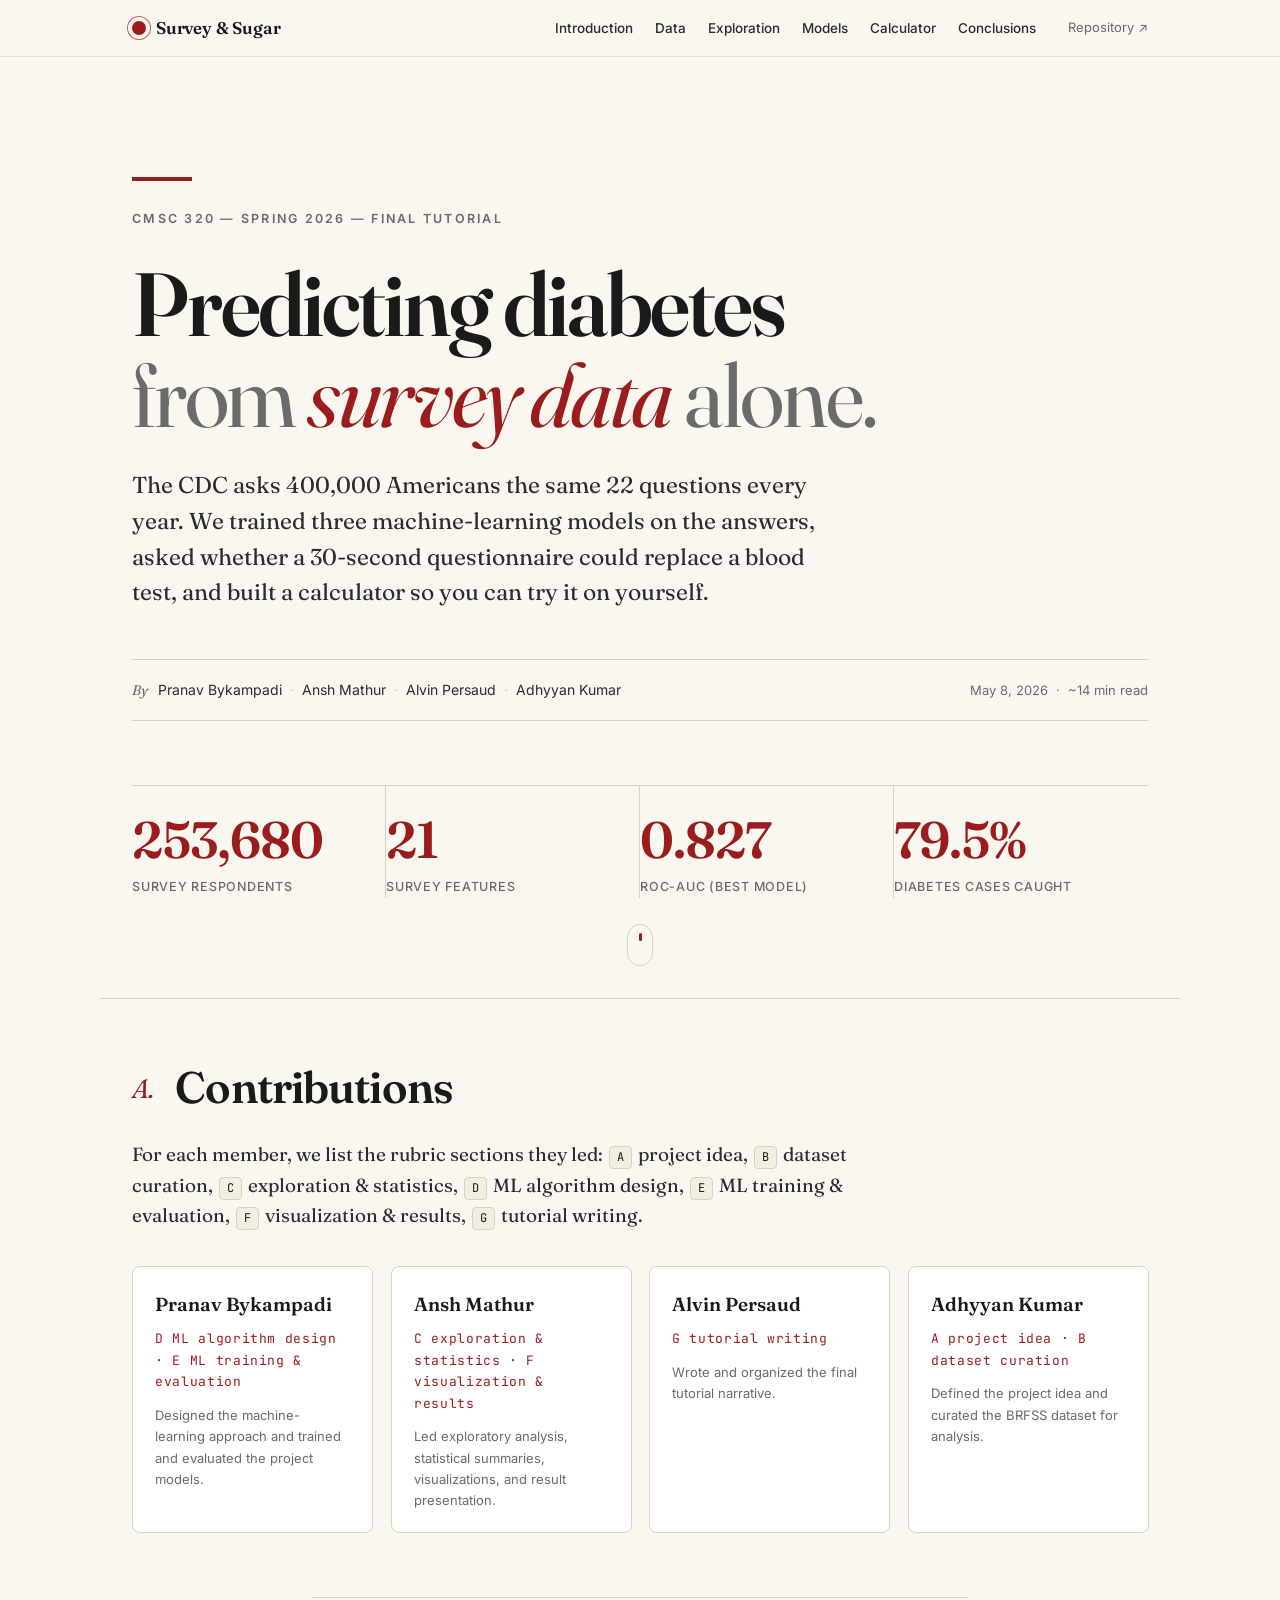
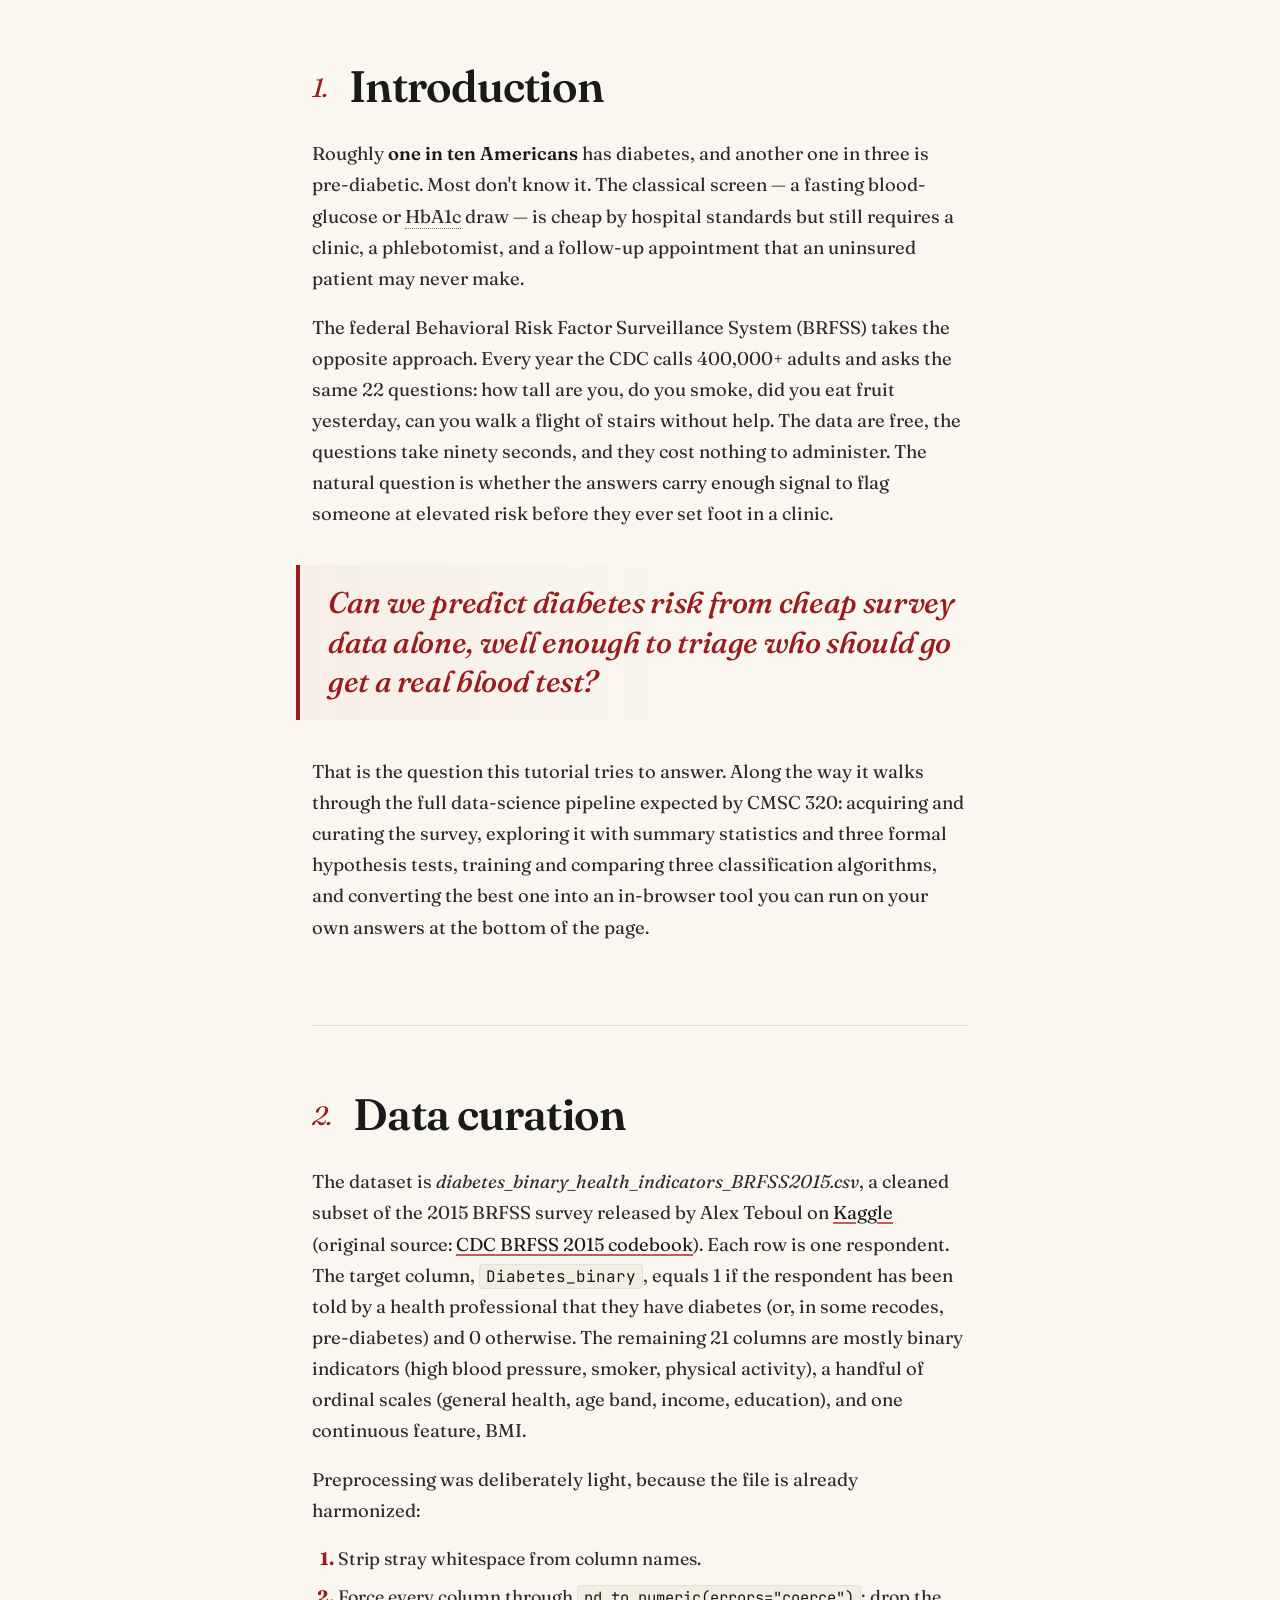
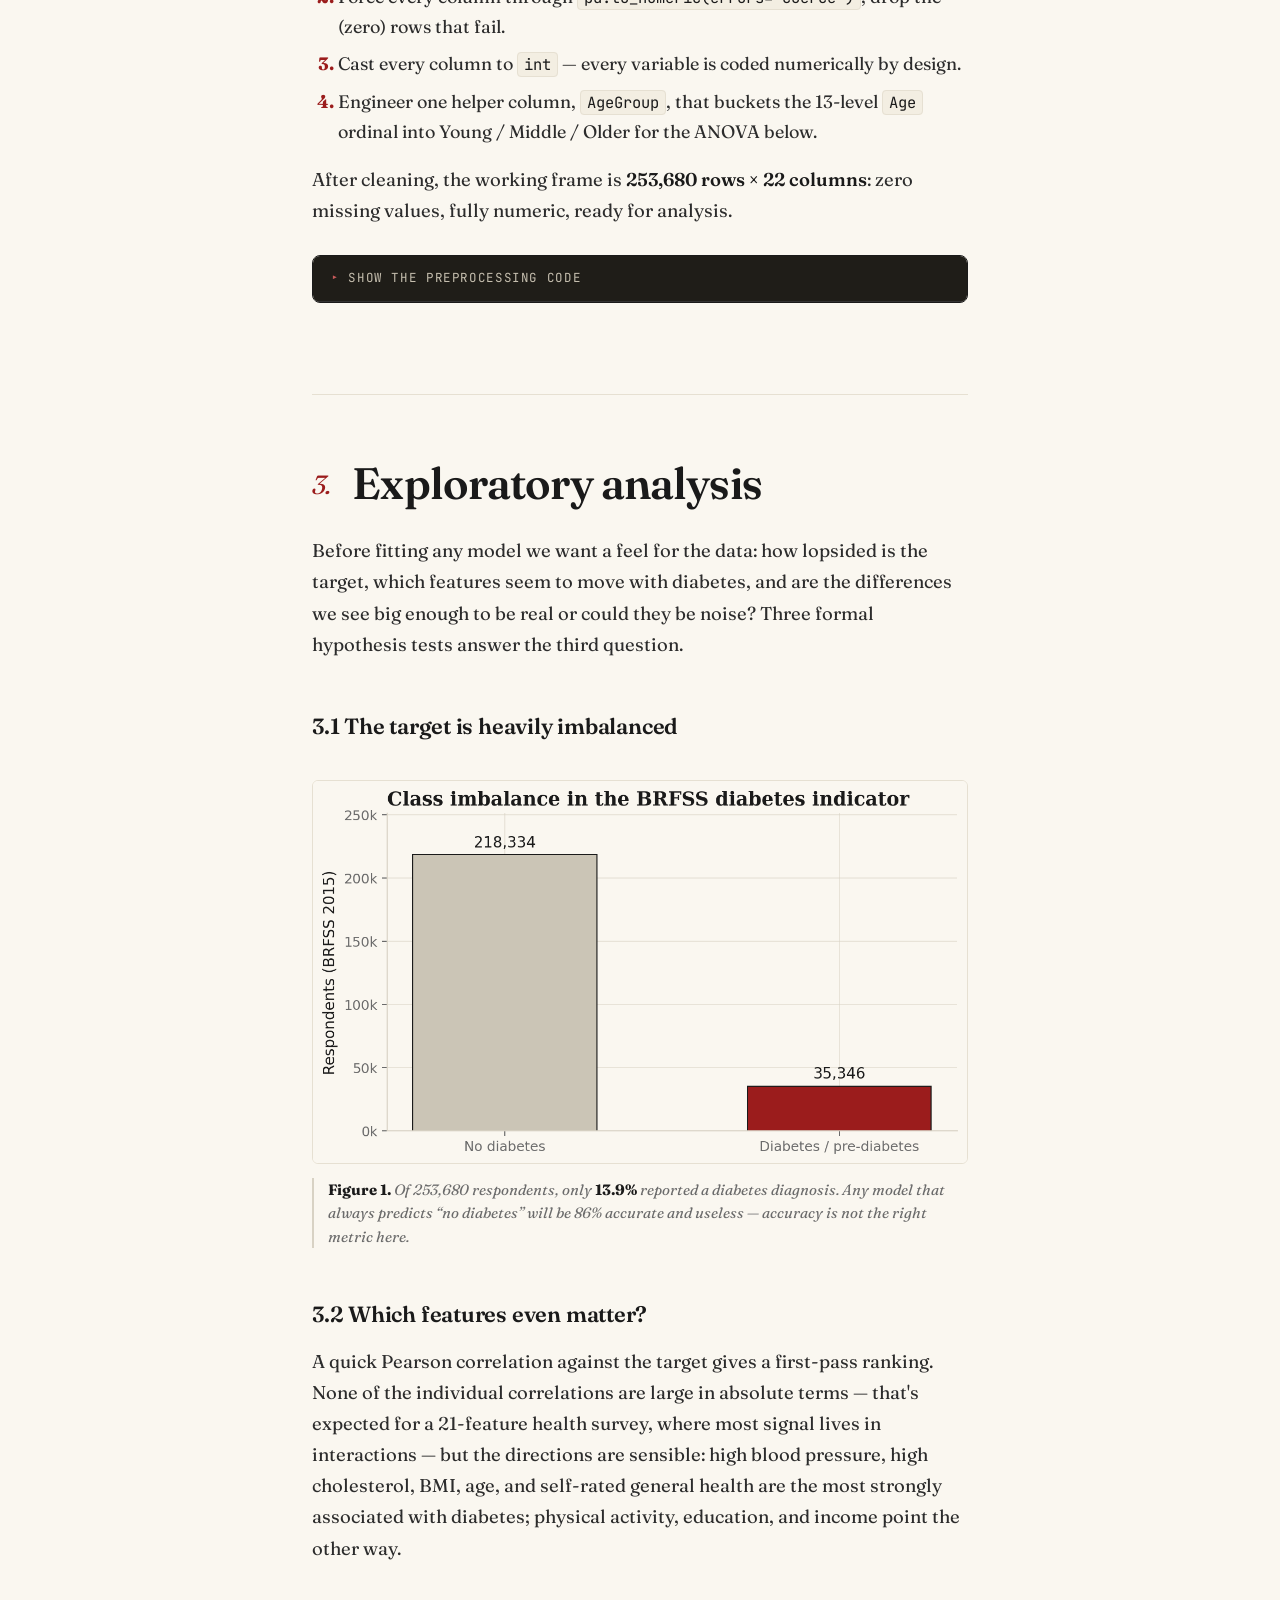
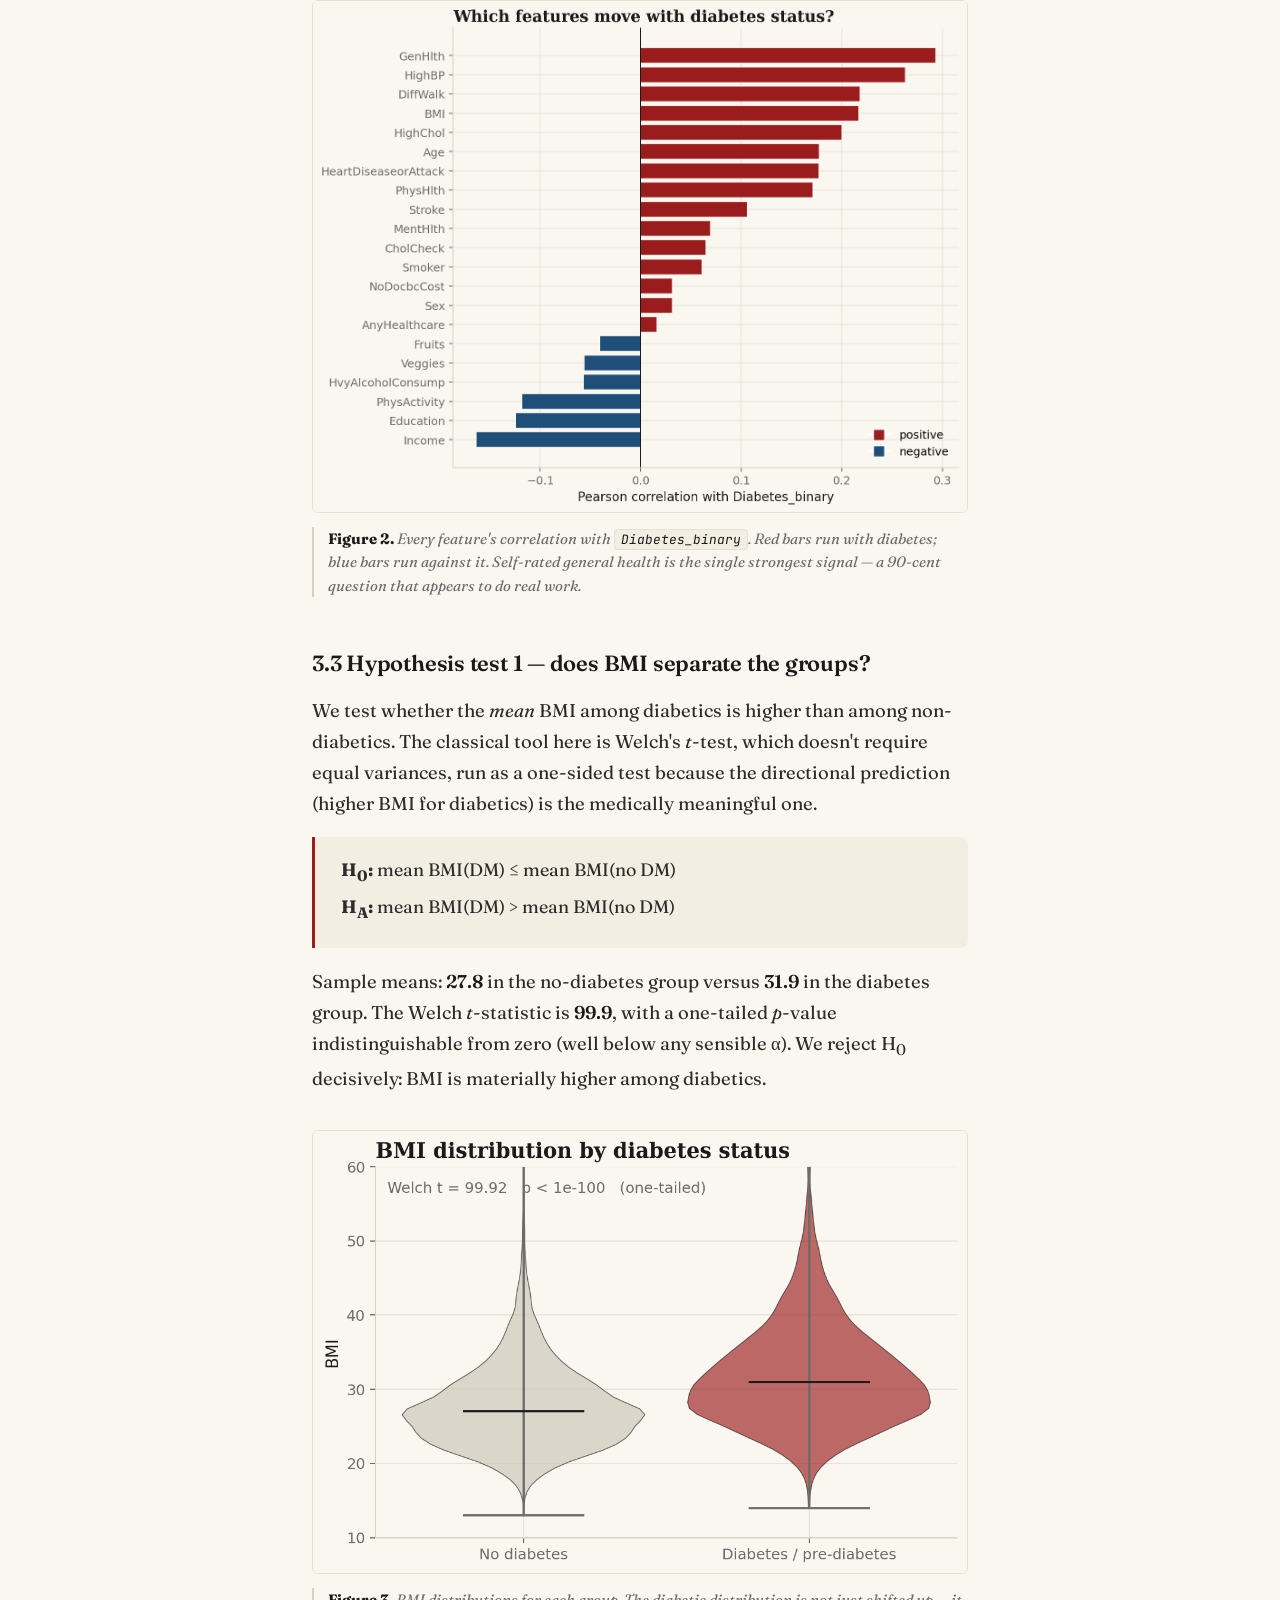
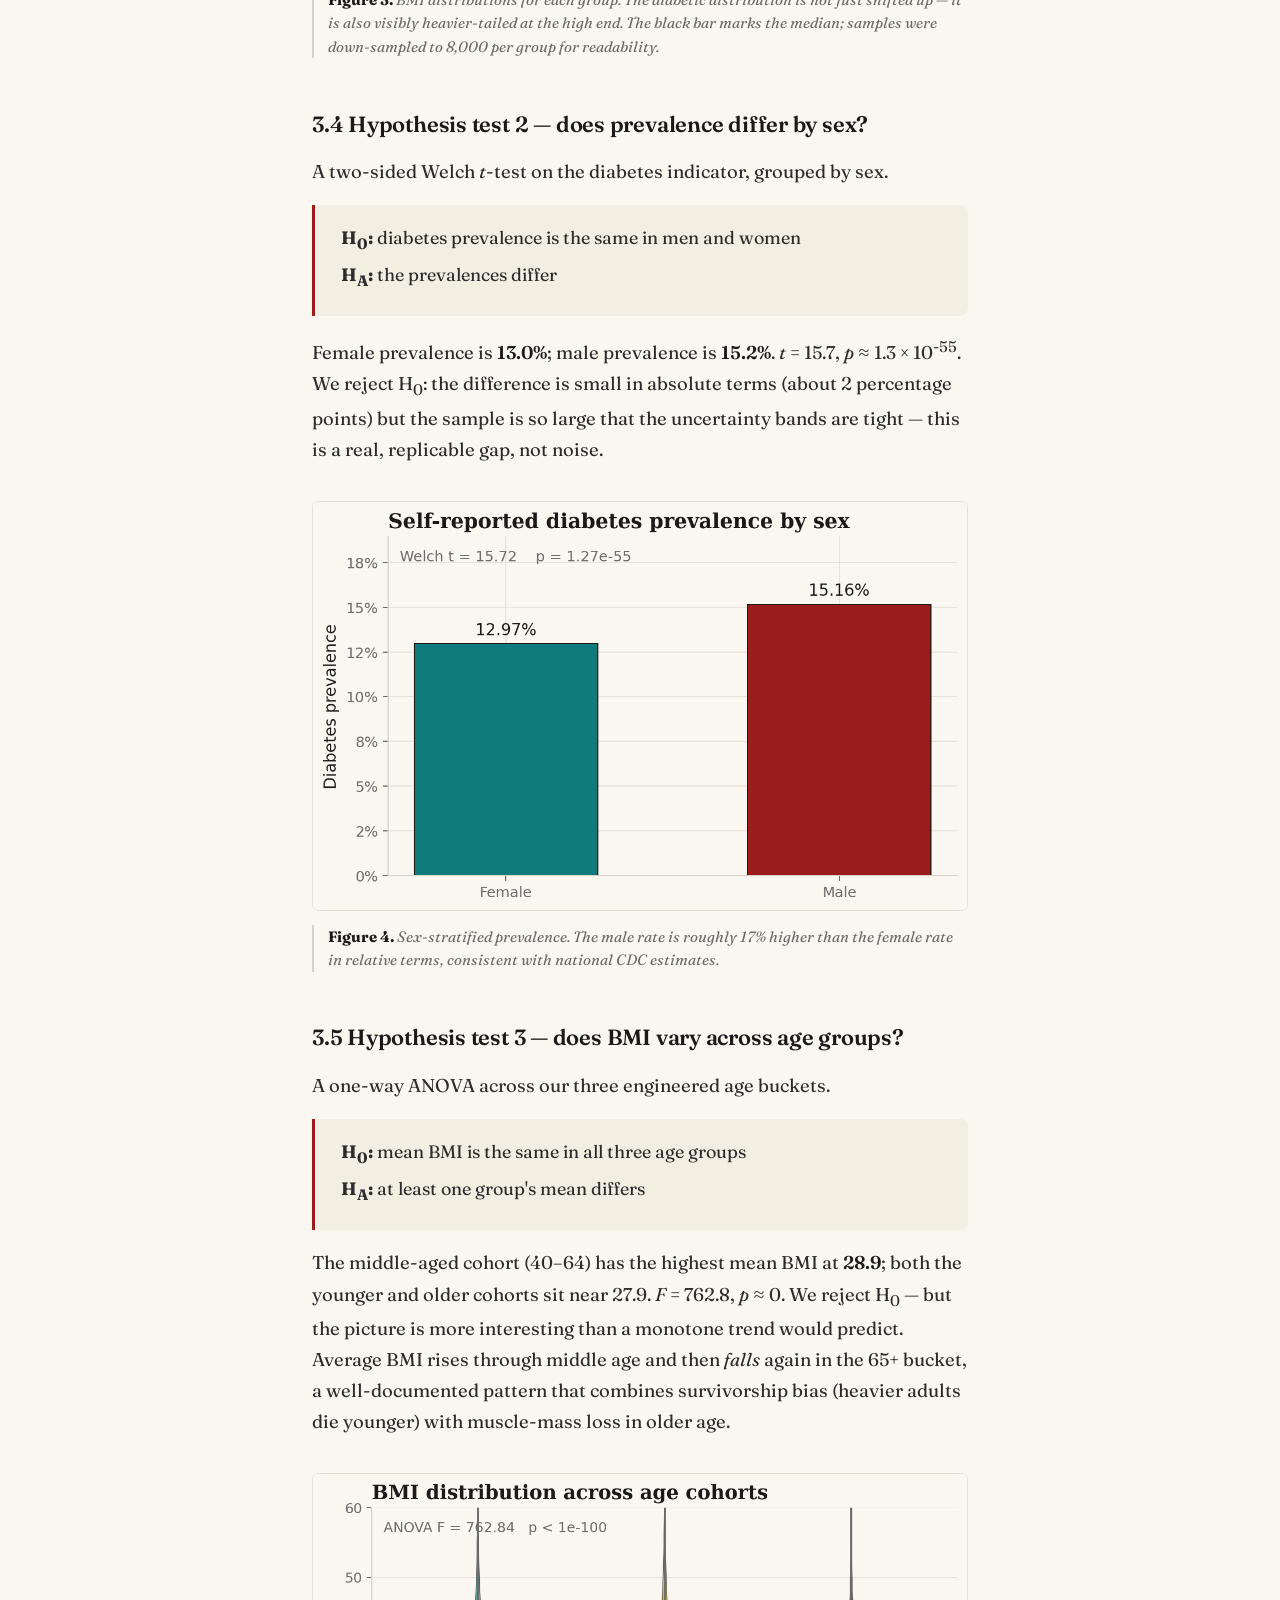
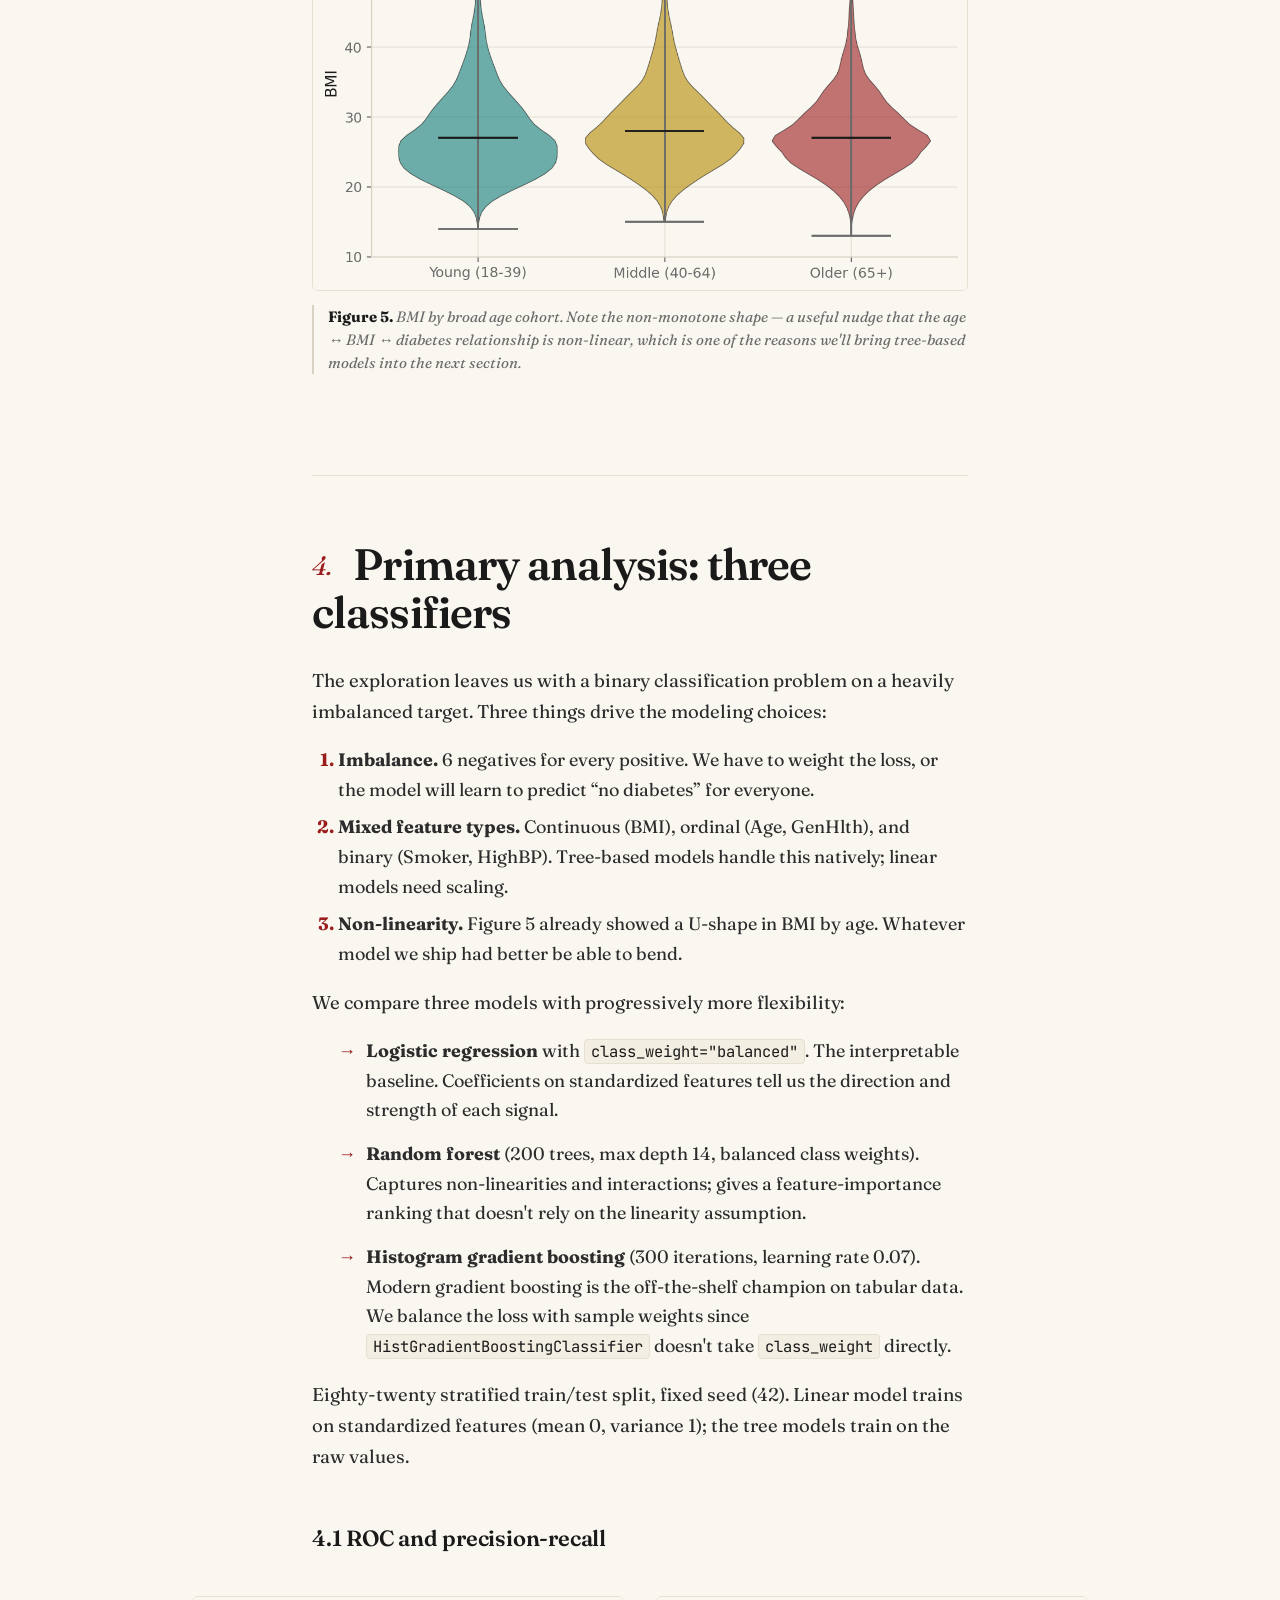
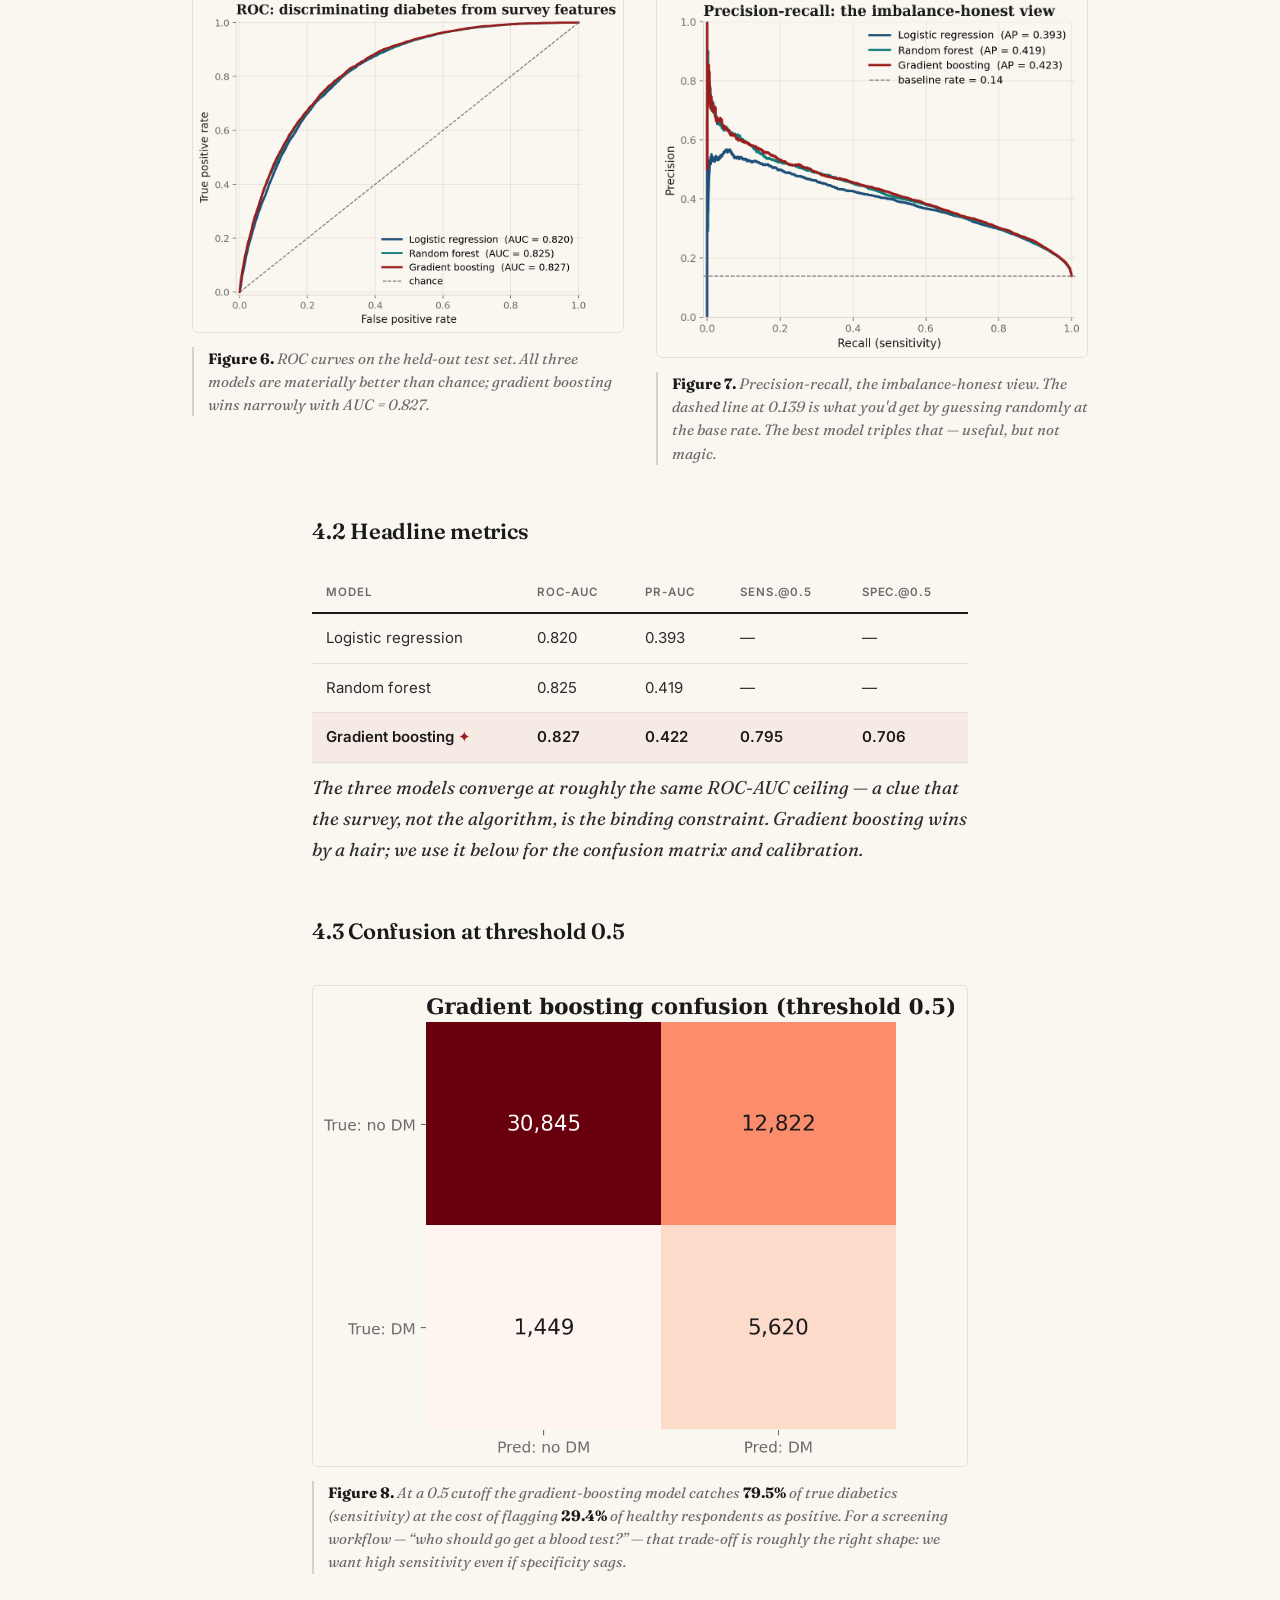
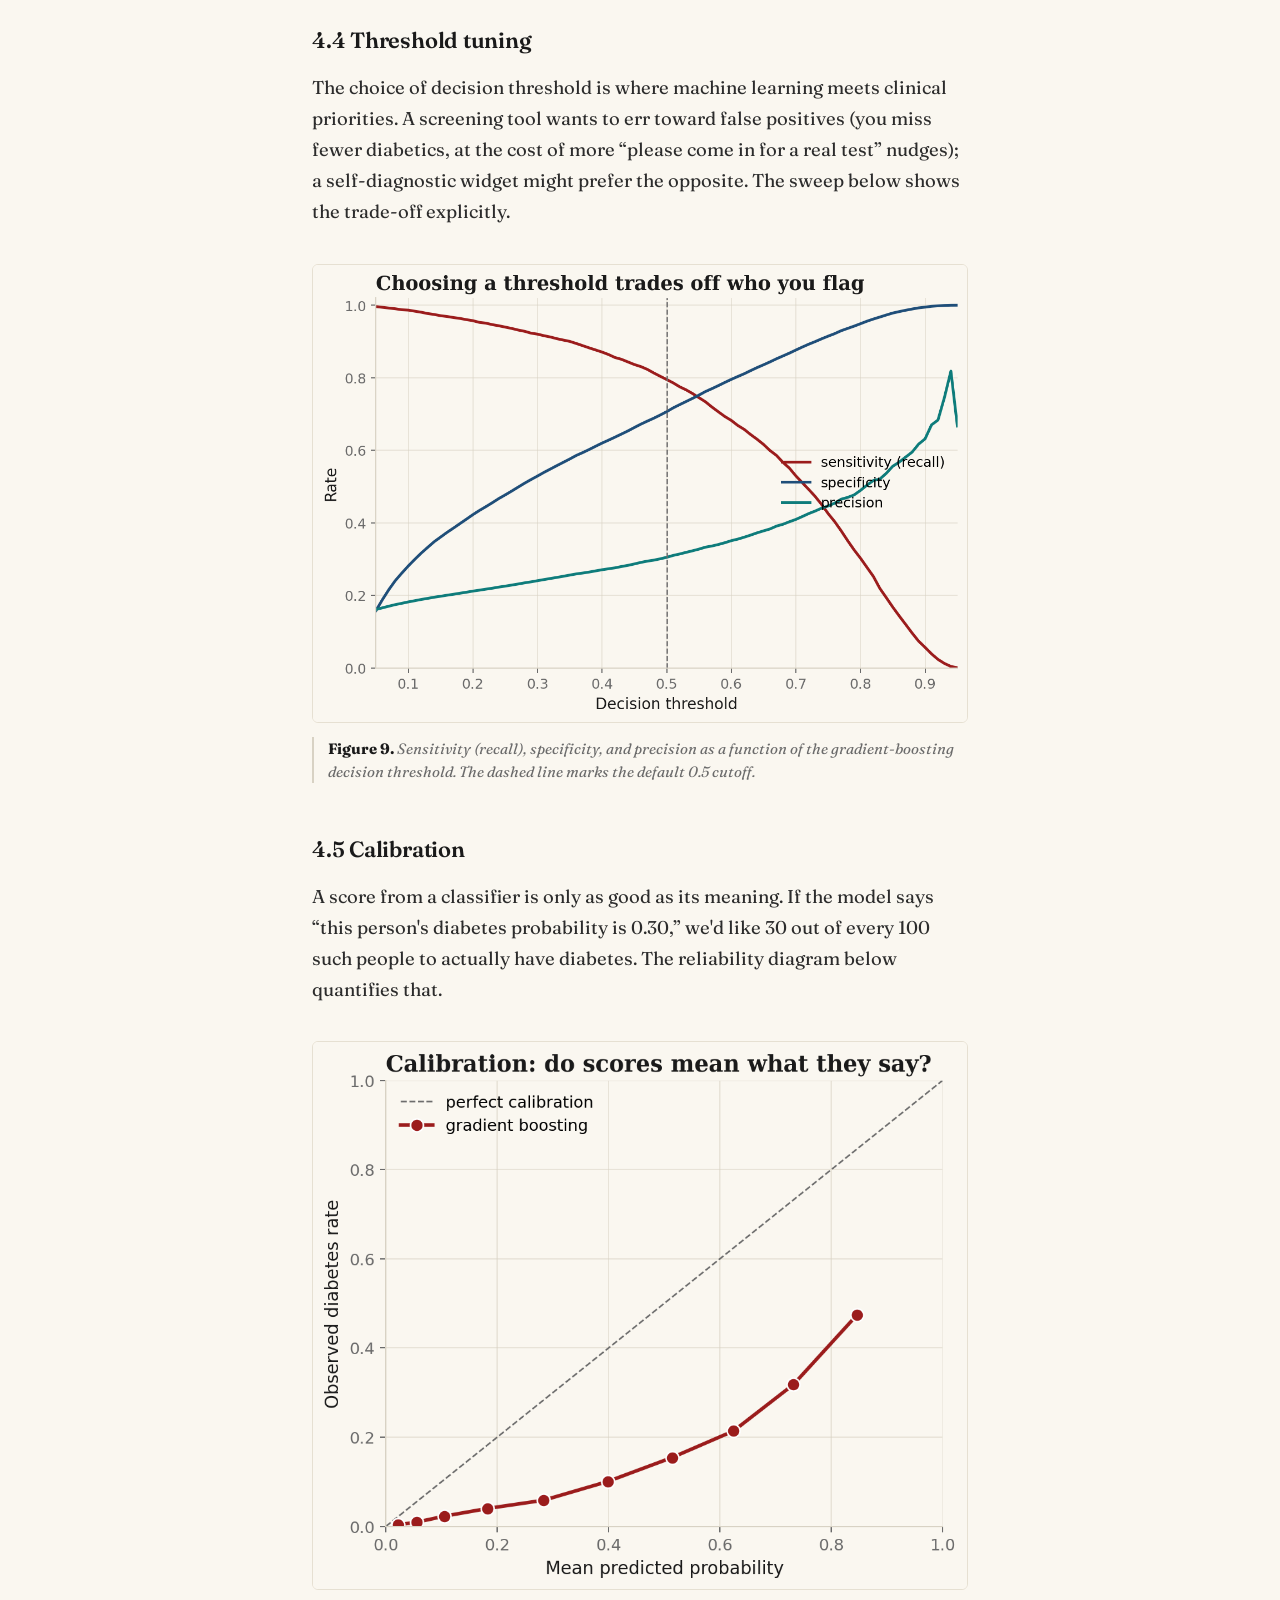
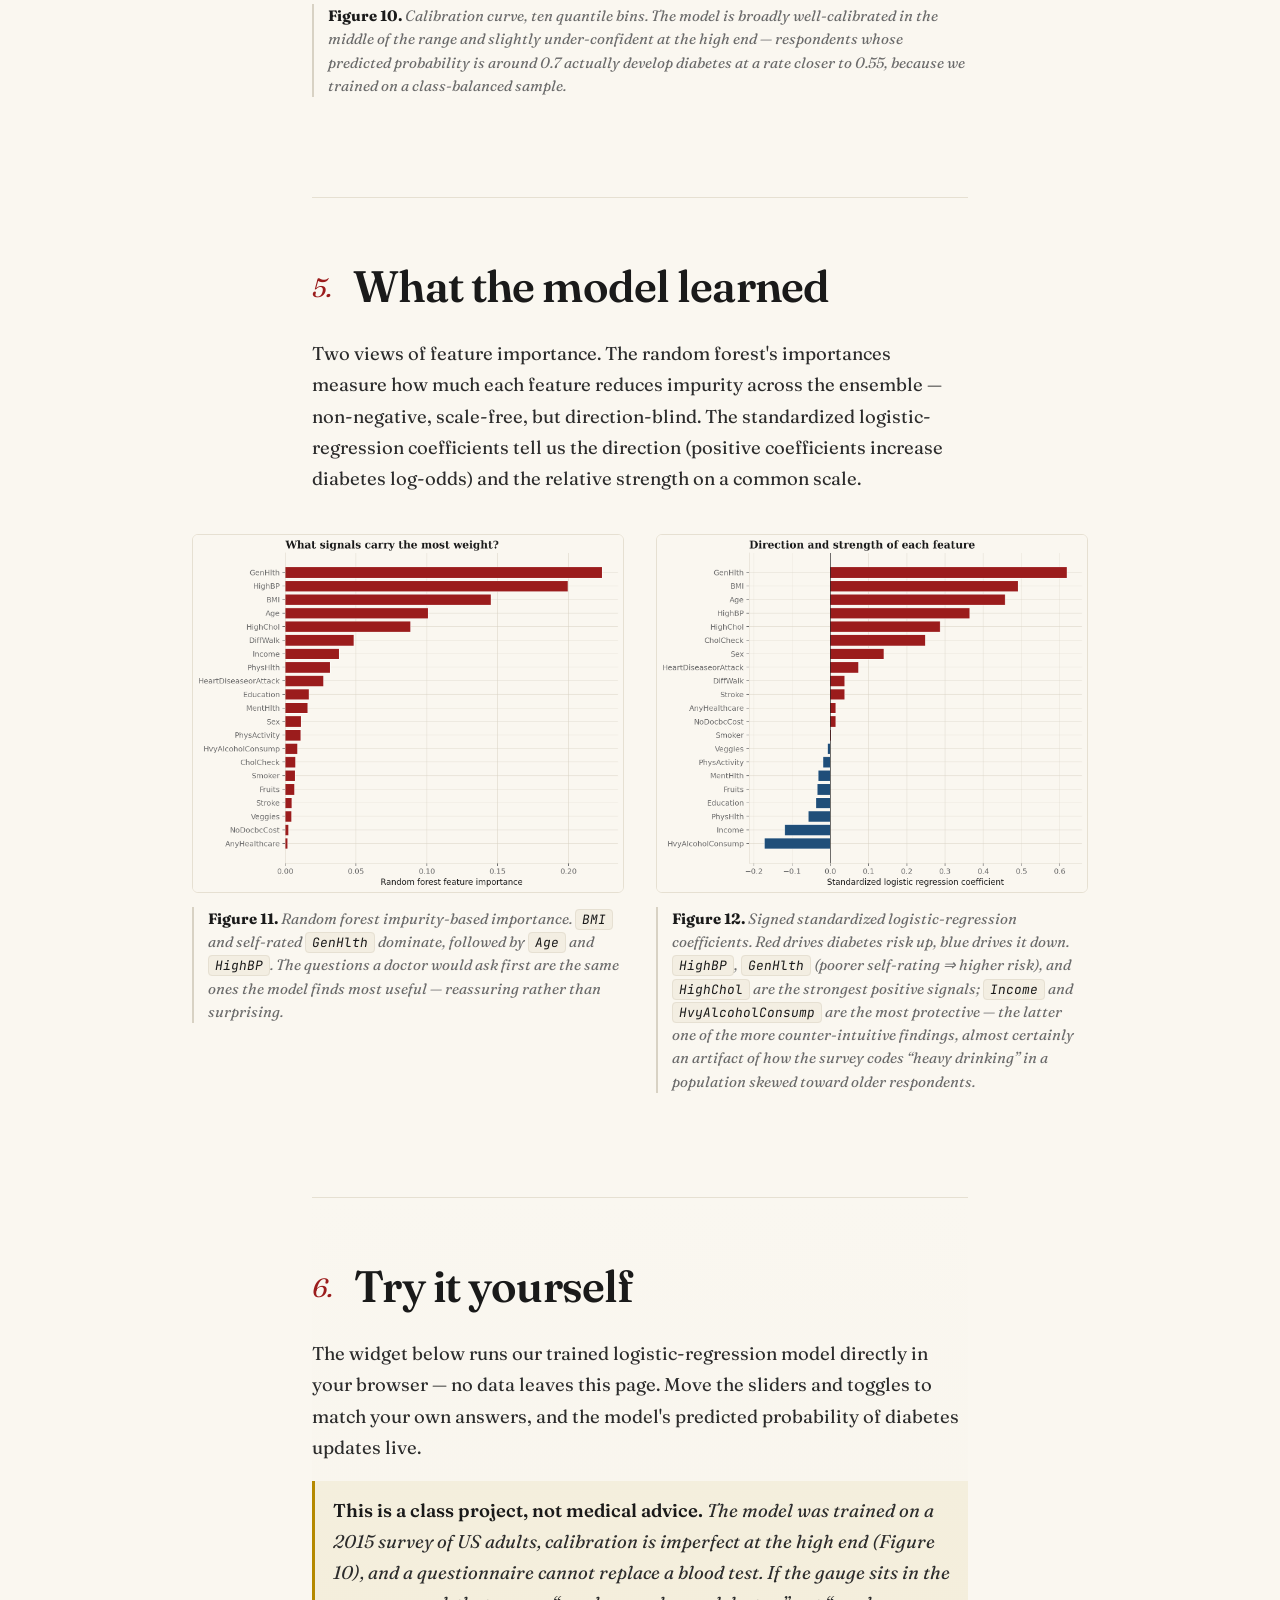
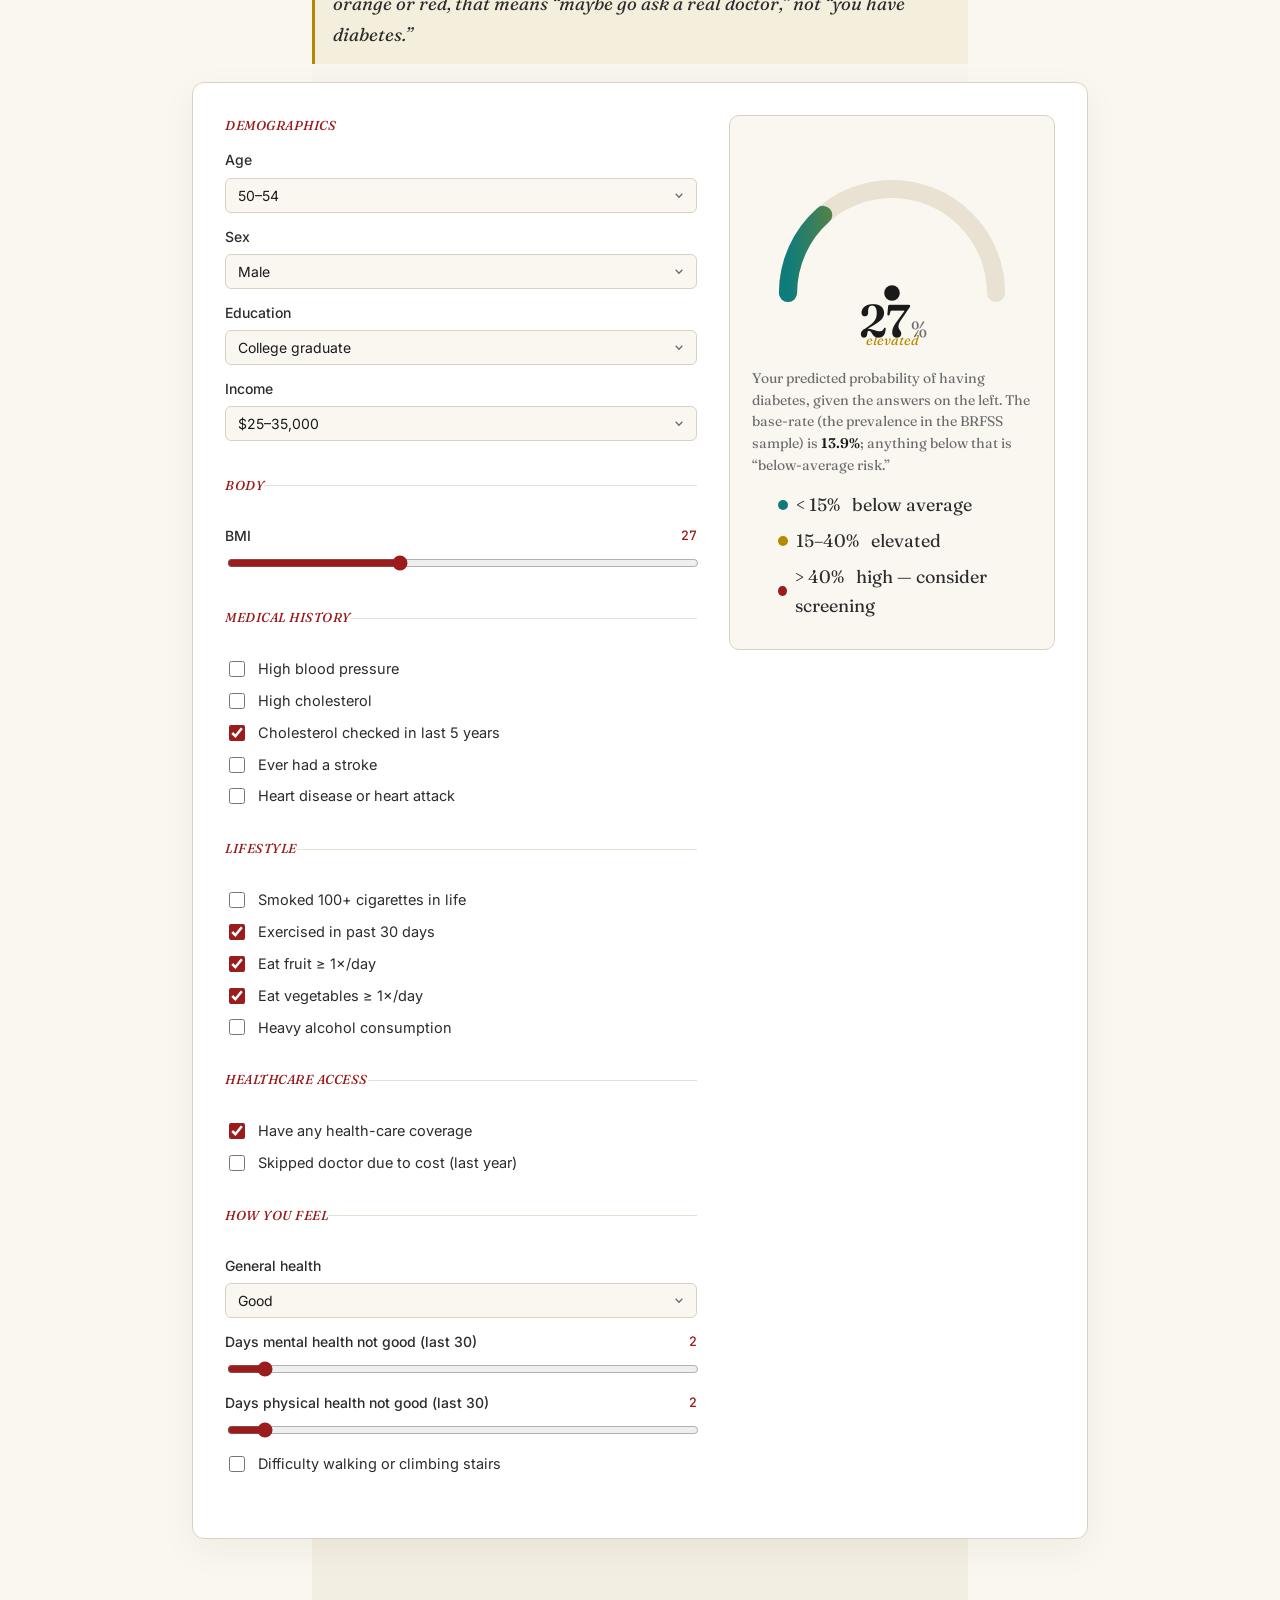
==== commit 7a853464: "fixing few bugs" ====
--- a/docs/index.html
+++ b/docs/index.html
@@ -54,8 +54,8 @@
       <span class="byline__label">By</span>
       Pranav Bykampadi <span class="byline__sep">·</span>
       Ansh Mathur <span class="byline__sep">·</span>
-      Alvin <span class="byline__sep">·</span>
-      Addhyan Kumar
+      Alvin Persaud <span class="byline__sep">·</span>
+      Adhyyan Kumar
     </div>
     <div class="byline__date">May 8, 2026 &nbsp;·&nbsp; ~14 min read</div>
   </div>
@@ -97,23 +97,23 @@
   <div class="contrib-grid">
     <article class="contrib-card">
       <h3>Pranav Bykampadi</h3>
-      <p class="contrib-card__sections">— TBD —</p>
-      <p class="contrib-card__note">Section letters and short description to be filled in before the team's Gradescope submission.</p>
+      <p class="contrib-card__sections"><span>D</span> ML algorithm design · <span>E</span> ML training &amp; evaluation</p>
+      <p class="contrib-card__note">Designed the machine-learning approach and trained and evaluated the project models.</p>
     </article>
     <article class="contrib-card">
       <h3>Ansh Mathur</h3>
-      <p class="contrib-card__sections">— TBD —</p>
-      <p class="contrib-card__note">Section letters and short description to be filled in before the team's Gradescope submission.</p>
+      <p class="contrib-card__sections"><span>C</span> exploration &amp; statistics · <span>F</span> visualization &amp; results</p>
+      <p class="contrib-card__note">Led exploratory analysis, statistical summaries, visualizations, and result presentation.</p>
     </article>
     <article class="contrib-card">
-      <h3>Alvin</h3>
-      <p class="contrib-card__sections">— TBD —</p>
-      <p class="contrib-card__note">Section letters and short description to be filled in before the team's Gradescope submission.</p>
+      <h3>Alvin Persaud</h3>
+      <p class="contrib-card__sections"><span>G</span> tutorial writing</p>
+      <p class="contrib-card__note">Wrote and organized the final tutorial narrative.</p>
     </article>
     <article class="contrib-card">
-      <h3>Addhyan Kumar</h3>
-      <p class="contrib-card__sections">— TBD —</p>
-      <p class="contrib-card__note">Section letters and short description to be filled in before the team's Gradescope submission.</p>
+      <h3>Adhyyan Kumar</h3>
+      <p class="contrib-card__sections"><span>A</span> project idea · <span>B</span> dataset curation</p>
+      <p class="contrib-card__note">Defined the project idea and curated the BRFSS dataset for analysis.</p>
     </article>
   </div>
 </section>
@@ -733,7 +733,7 @@
     <p class="foot__title">Predicting Diabetes from Survey Data Alone</p>
     <p class="foot__meta">
       CMSC 320 — Spring 2026 — Dr. Fardina Alam — University of Maryland<br>
-      Pranav Bykampadi · Ansh Mathur · Alvin · Addhyan Kumar
+      Pranav Bykampadi · Ansh Mathur · Alvin Persaud · Adhyyan Kumar
     </p>
     <p class="foot__links">
       <a href="https://github.com/amath18/cmsc320finalproject" target="_blank" rel="noopener">GitHub</a>
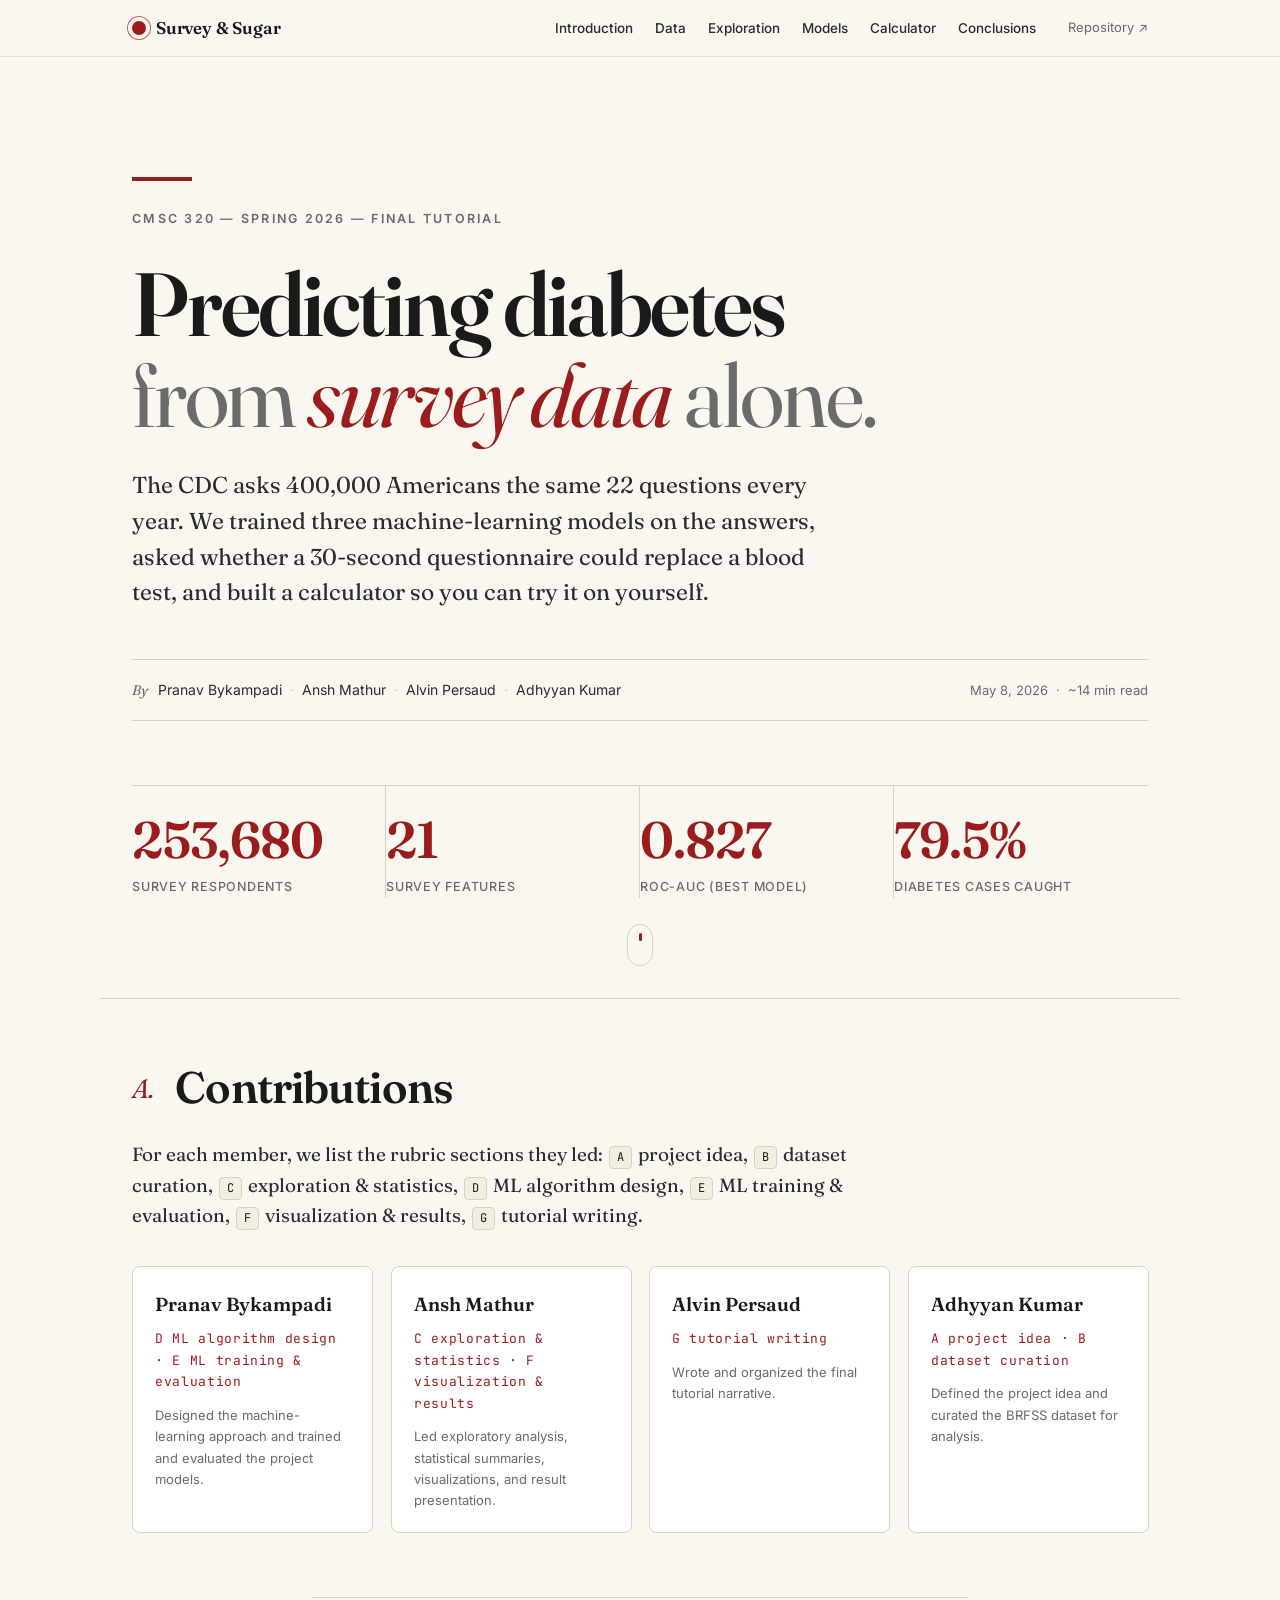
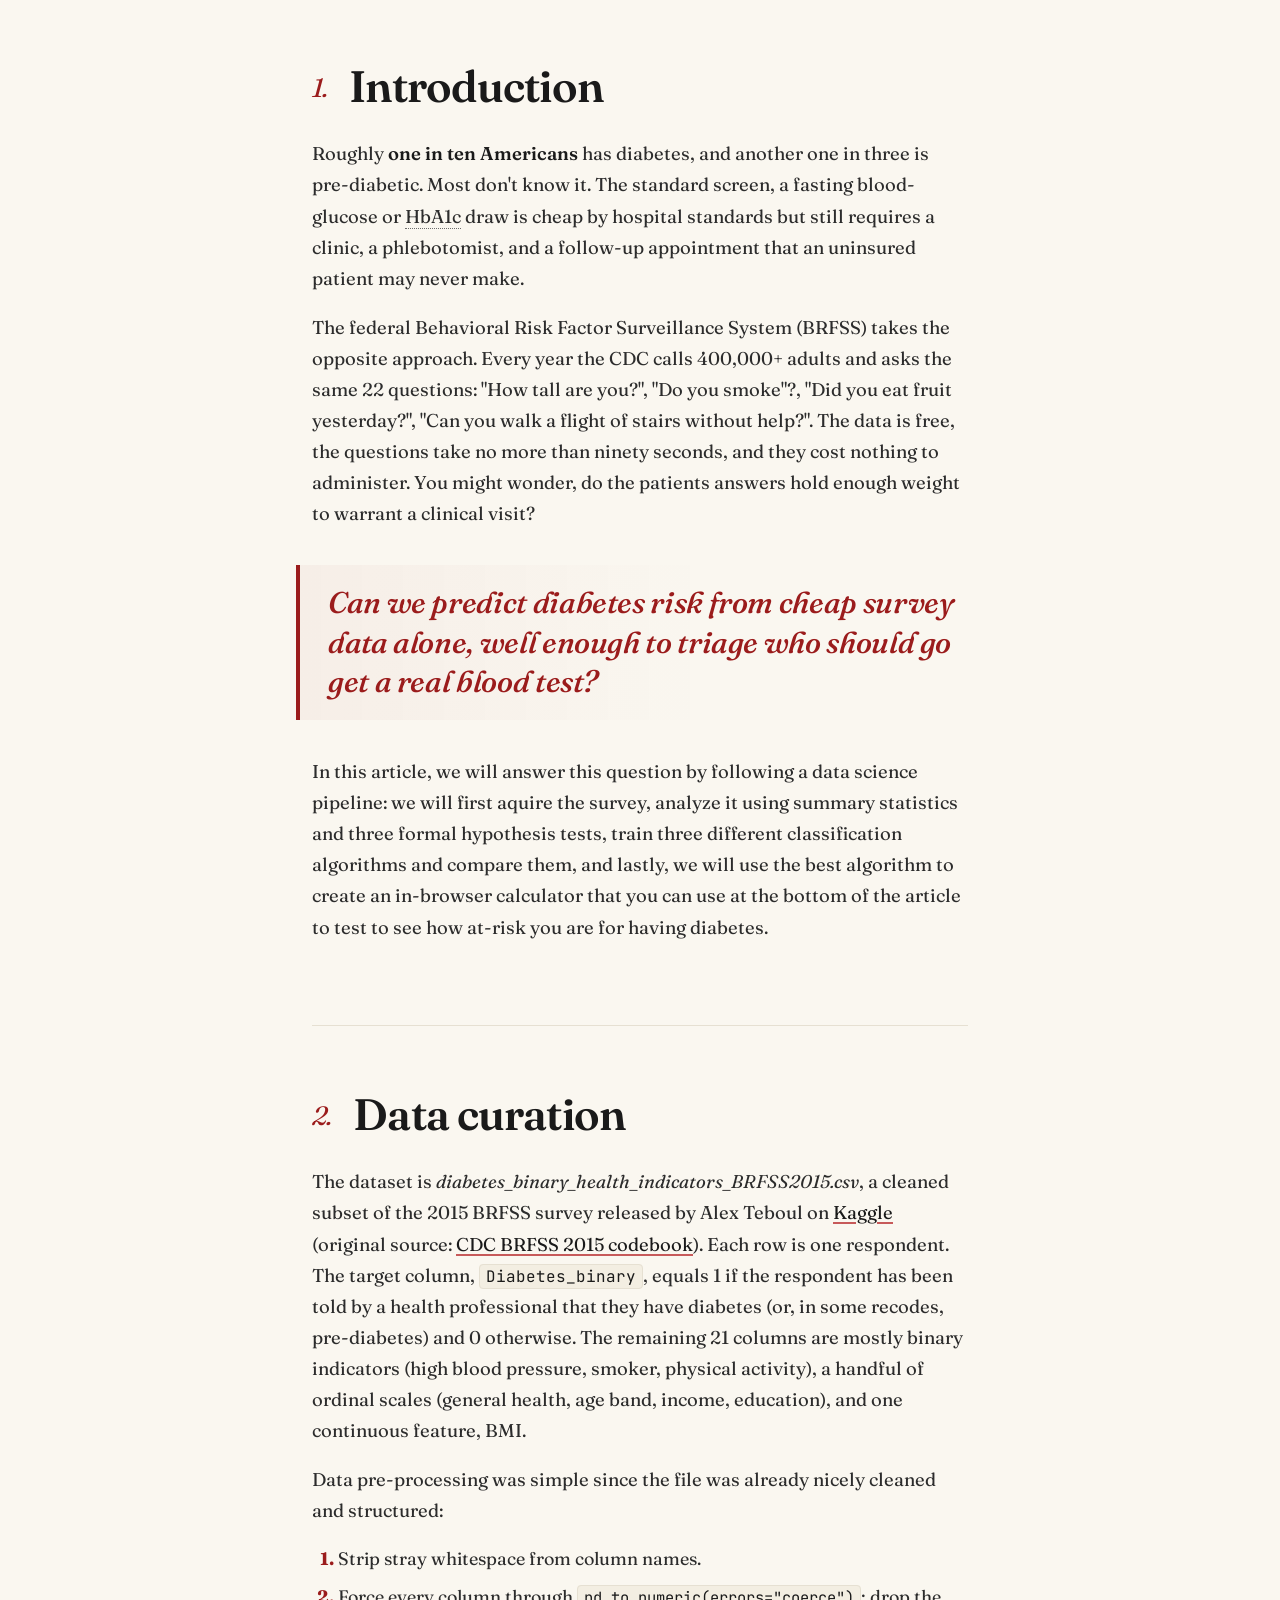
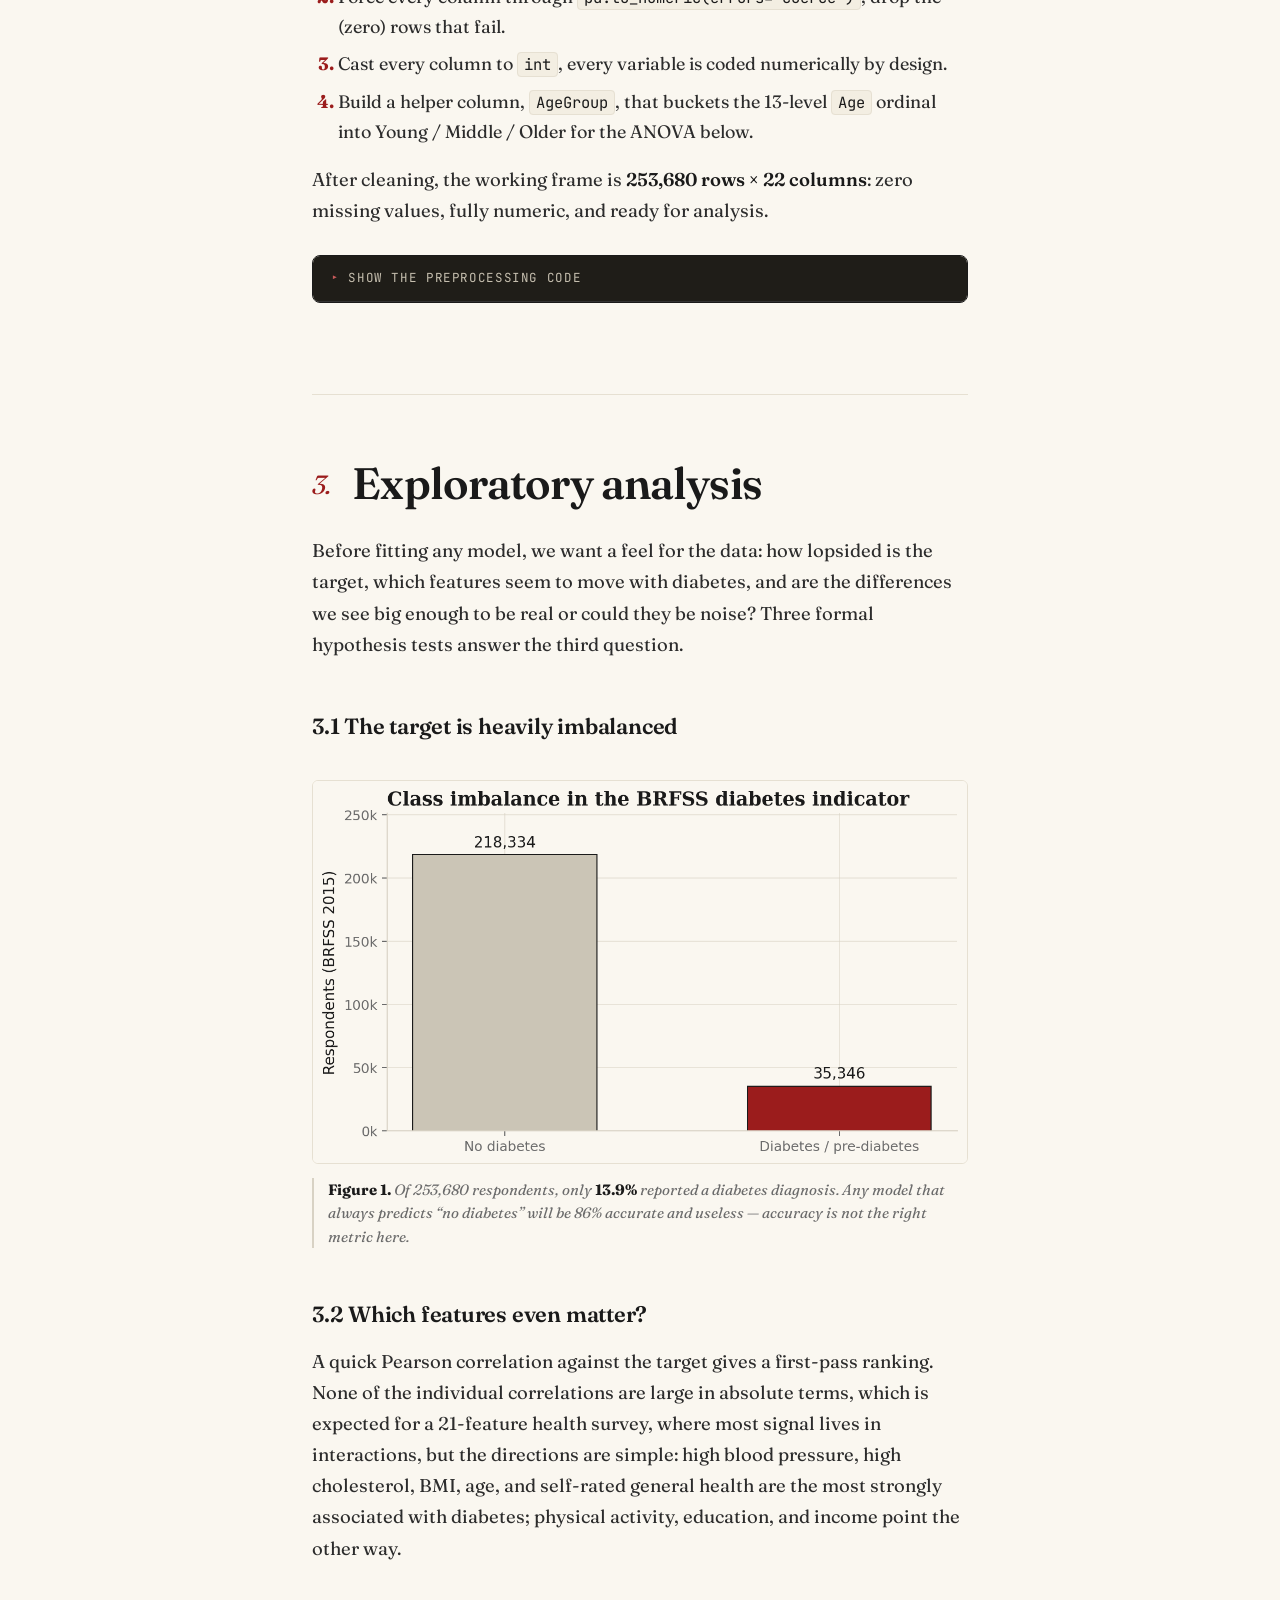
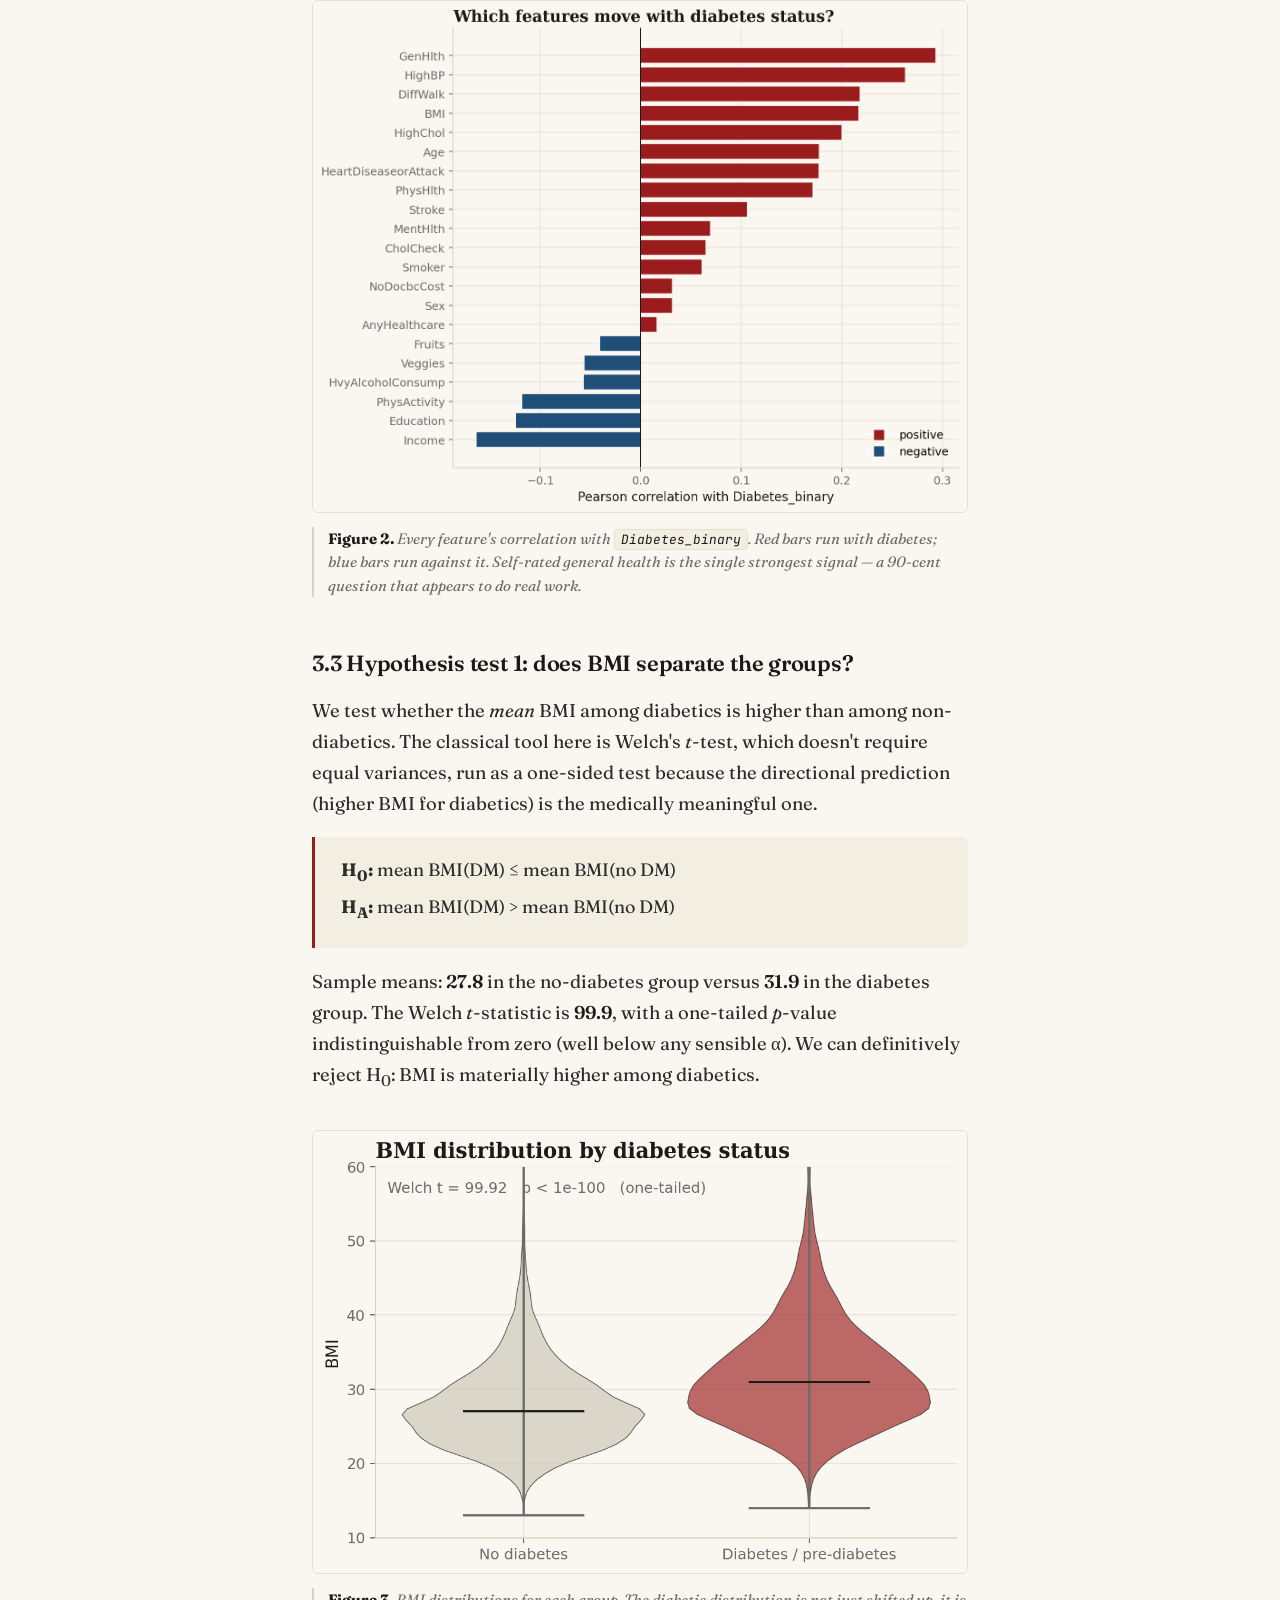
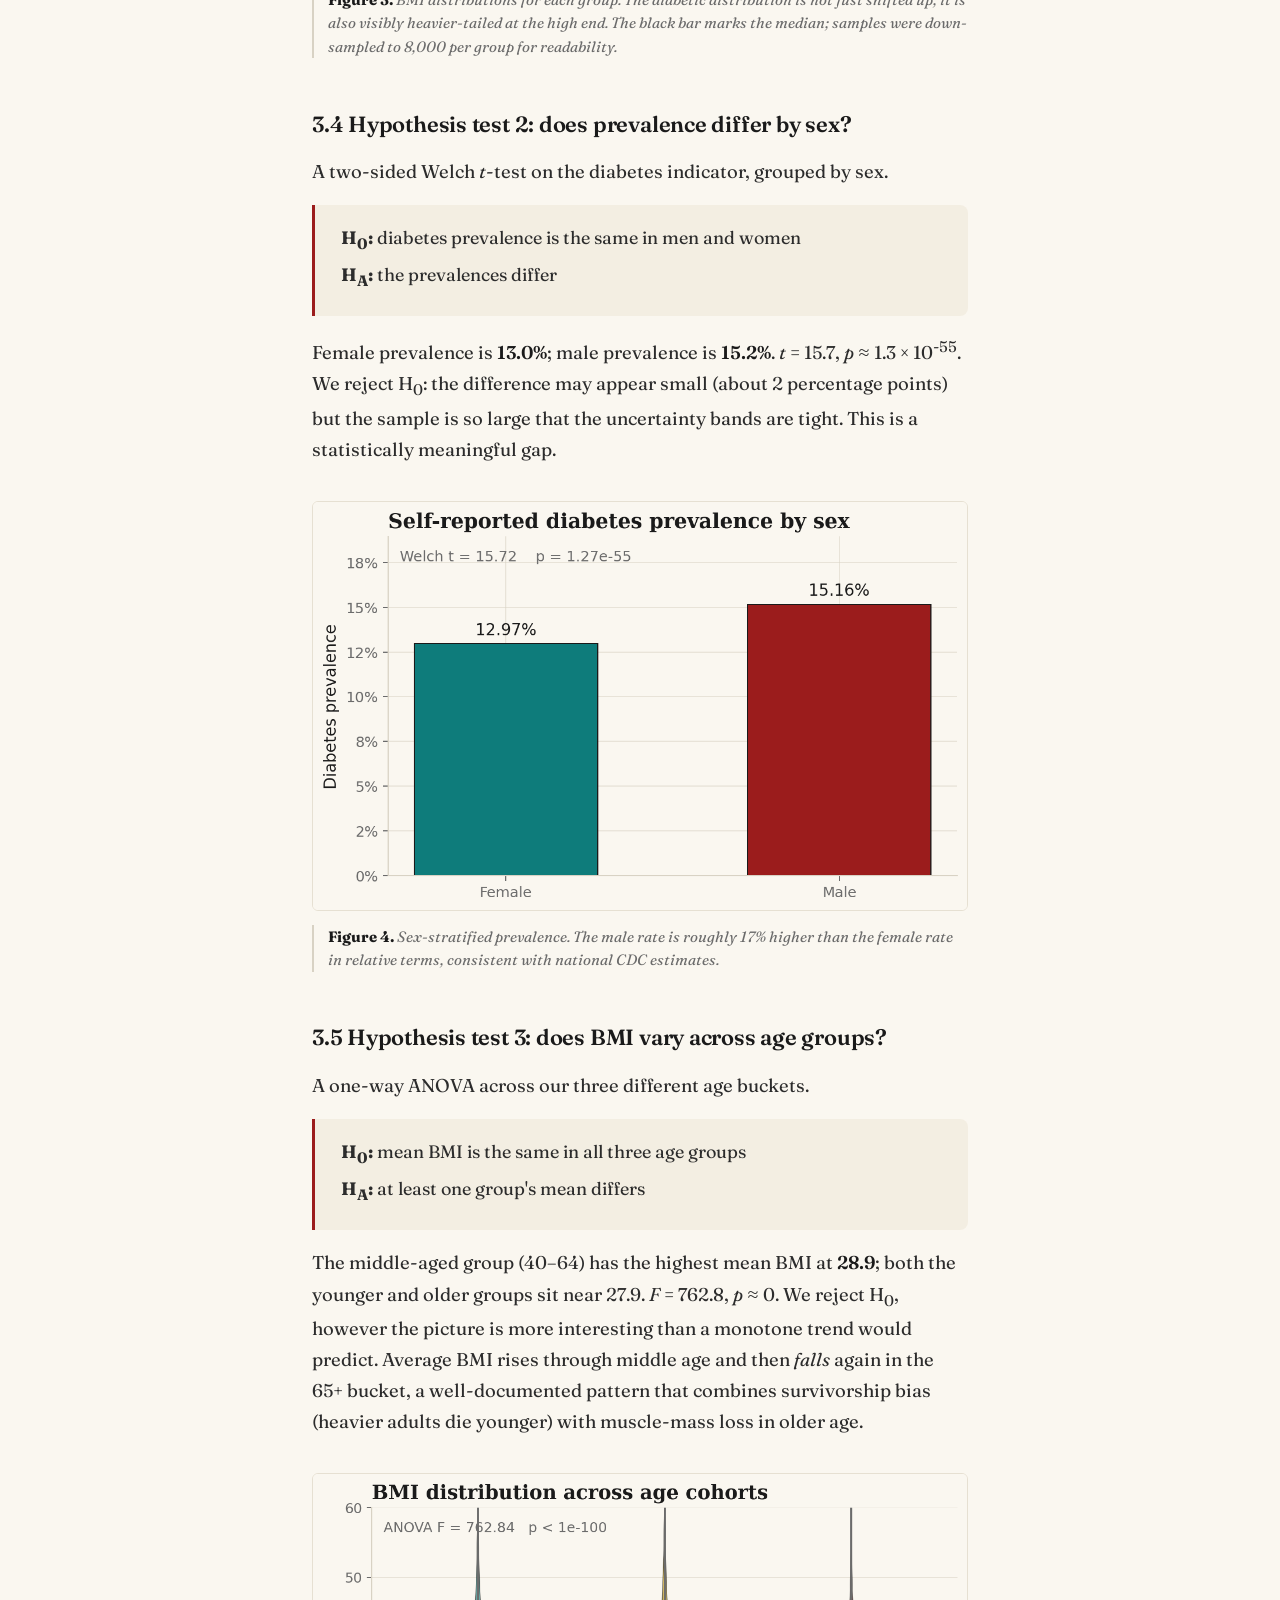
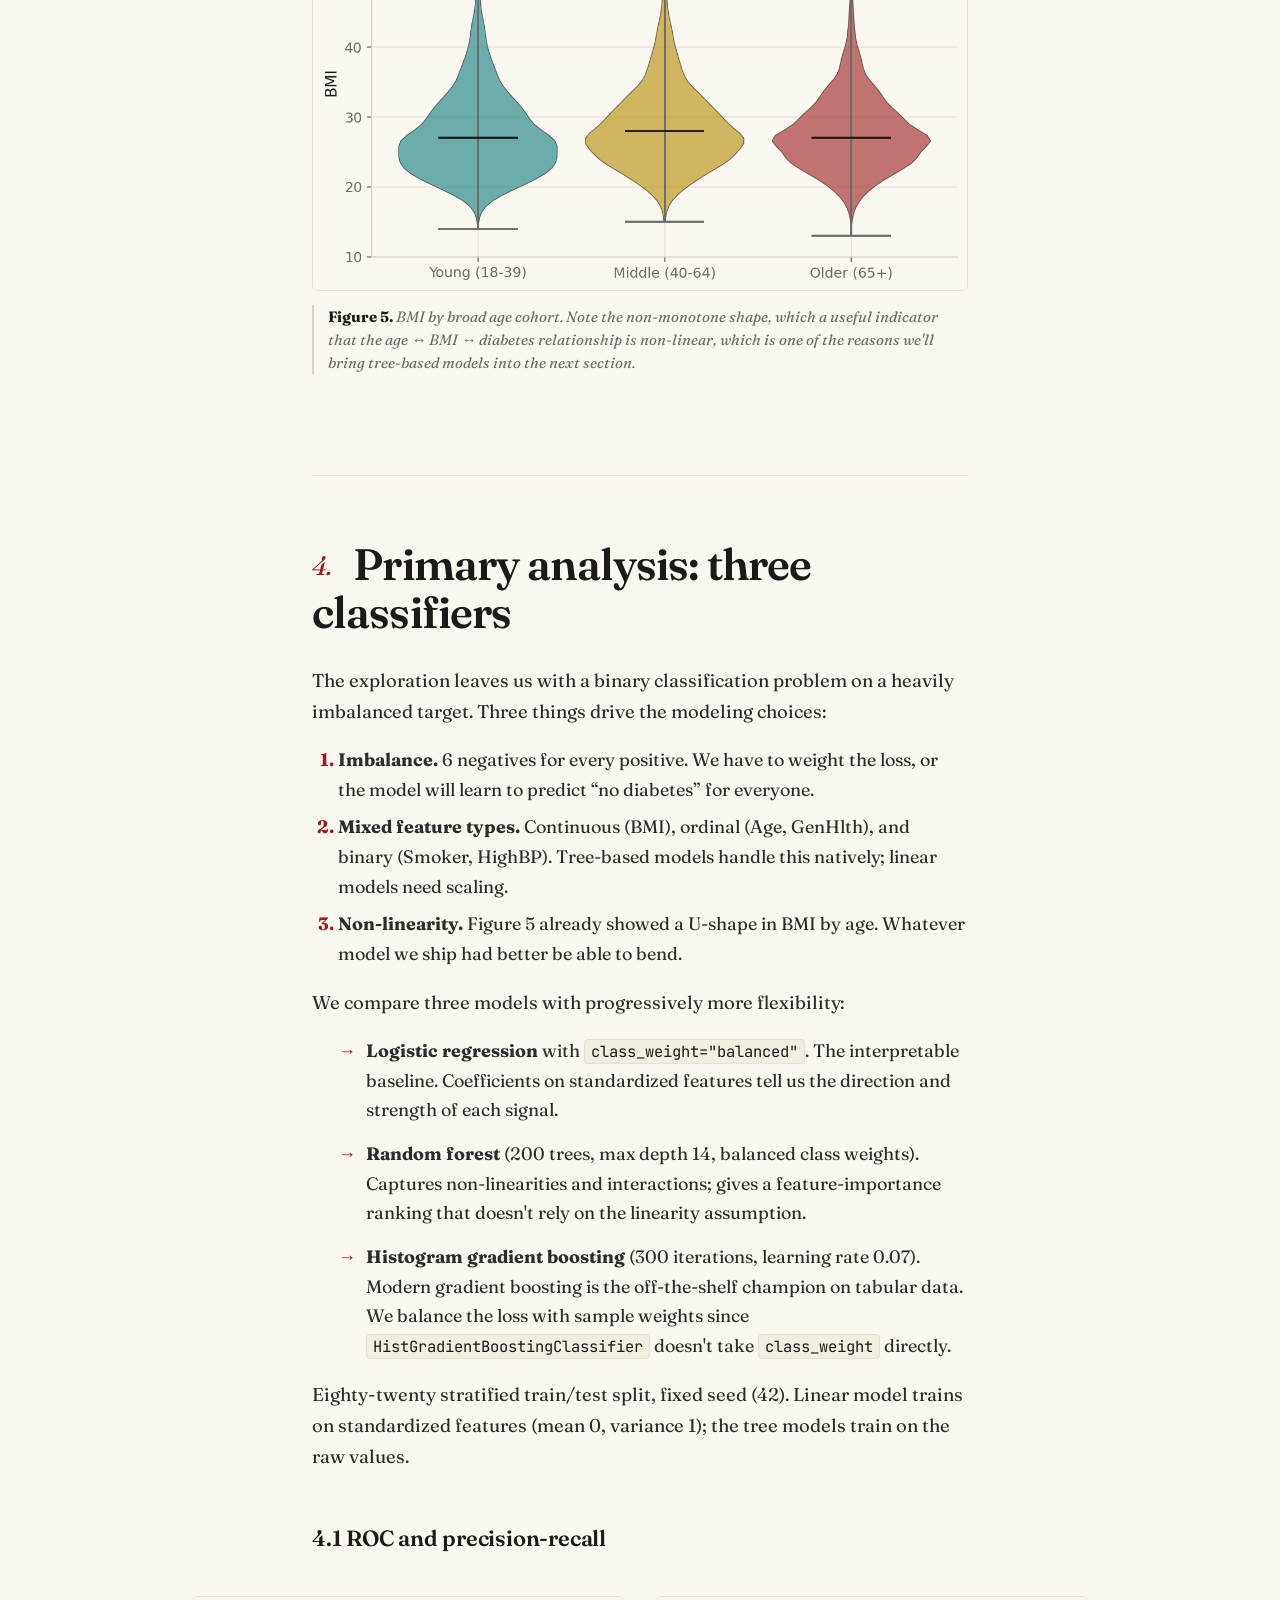
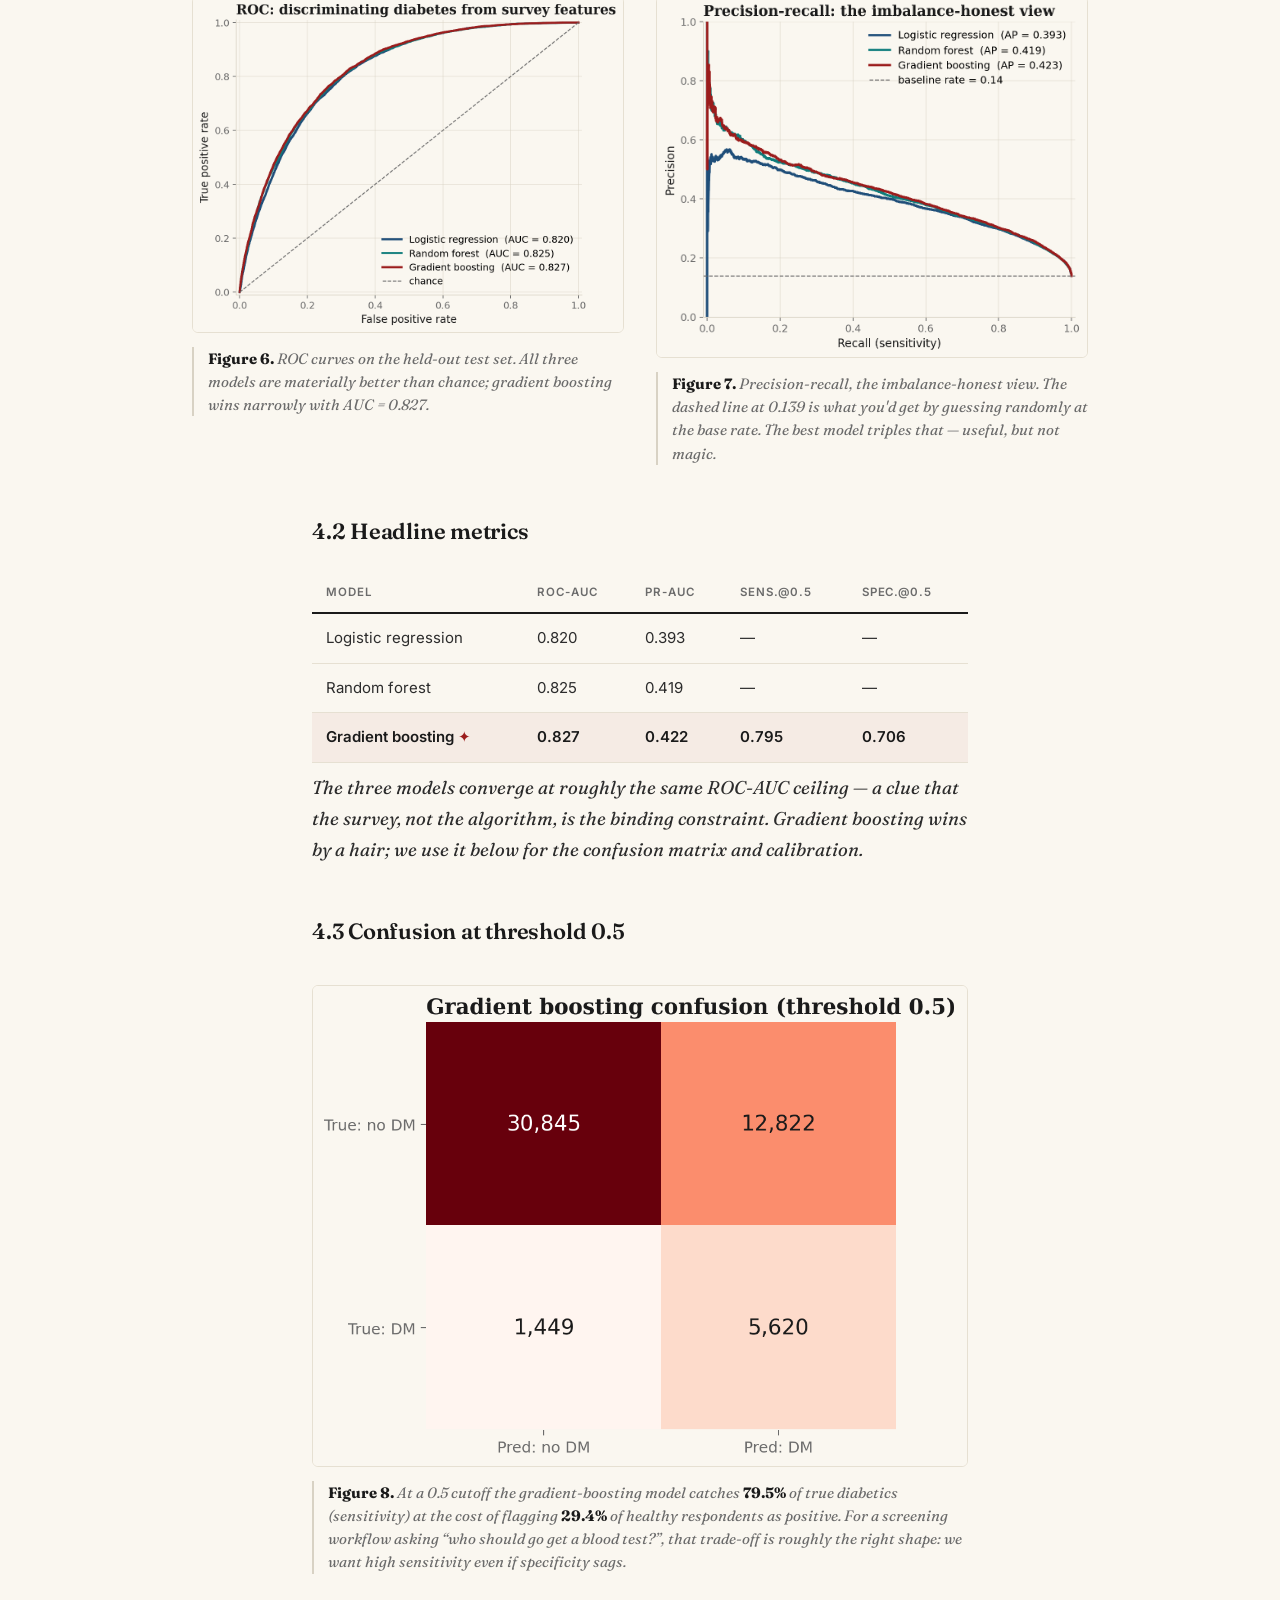
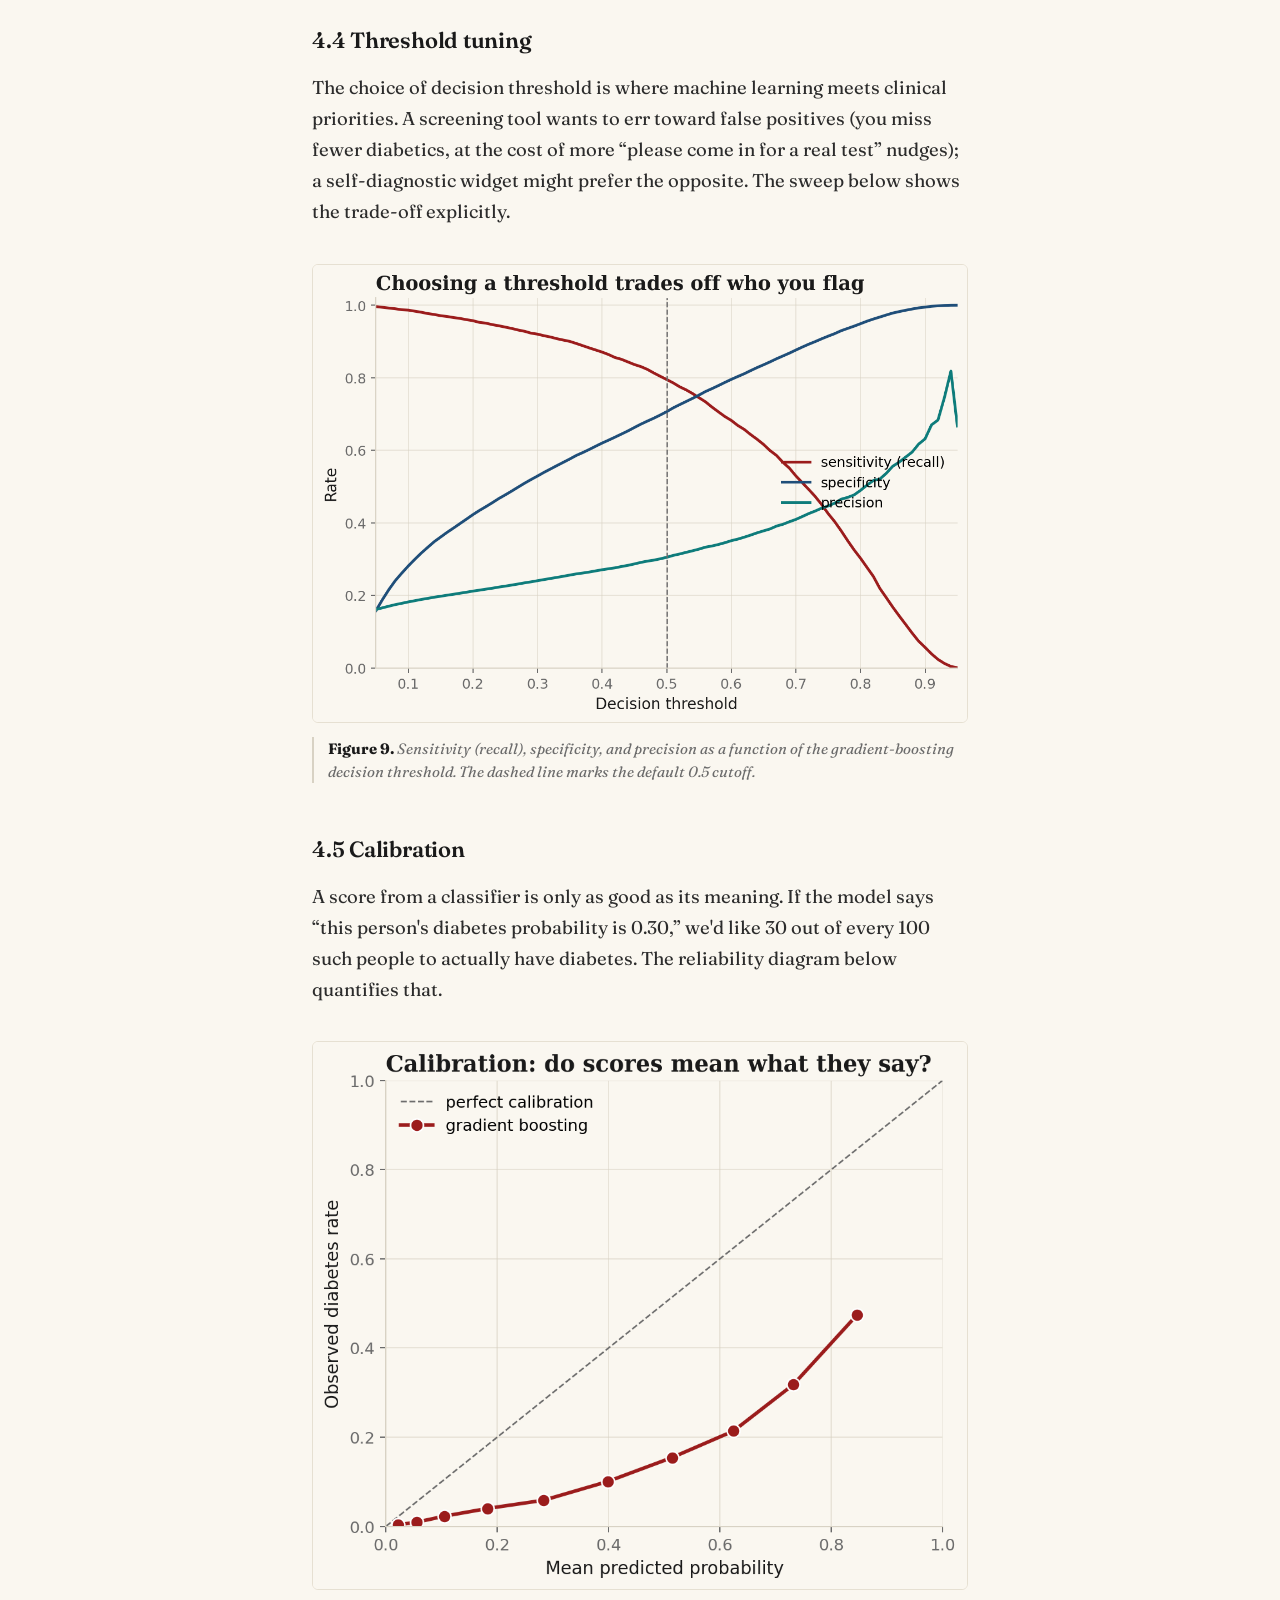
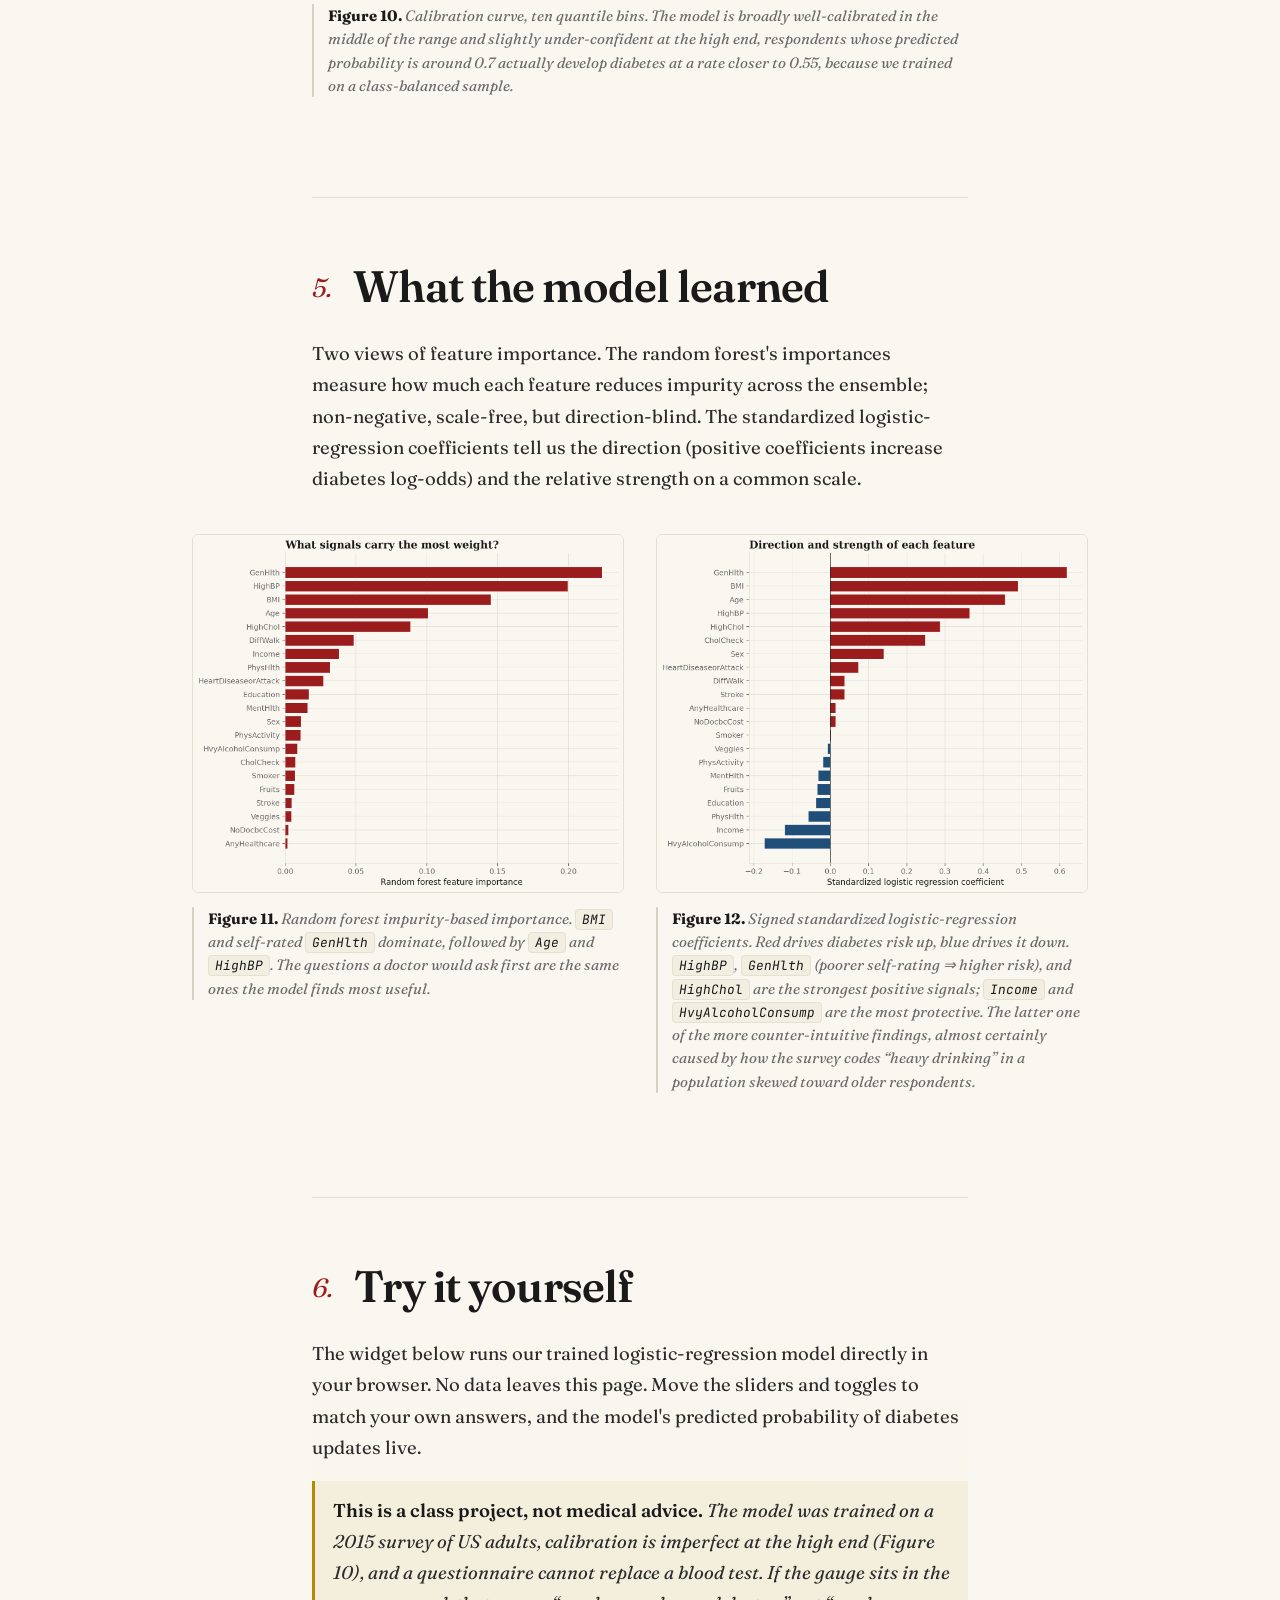
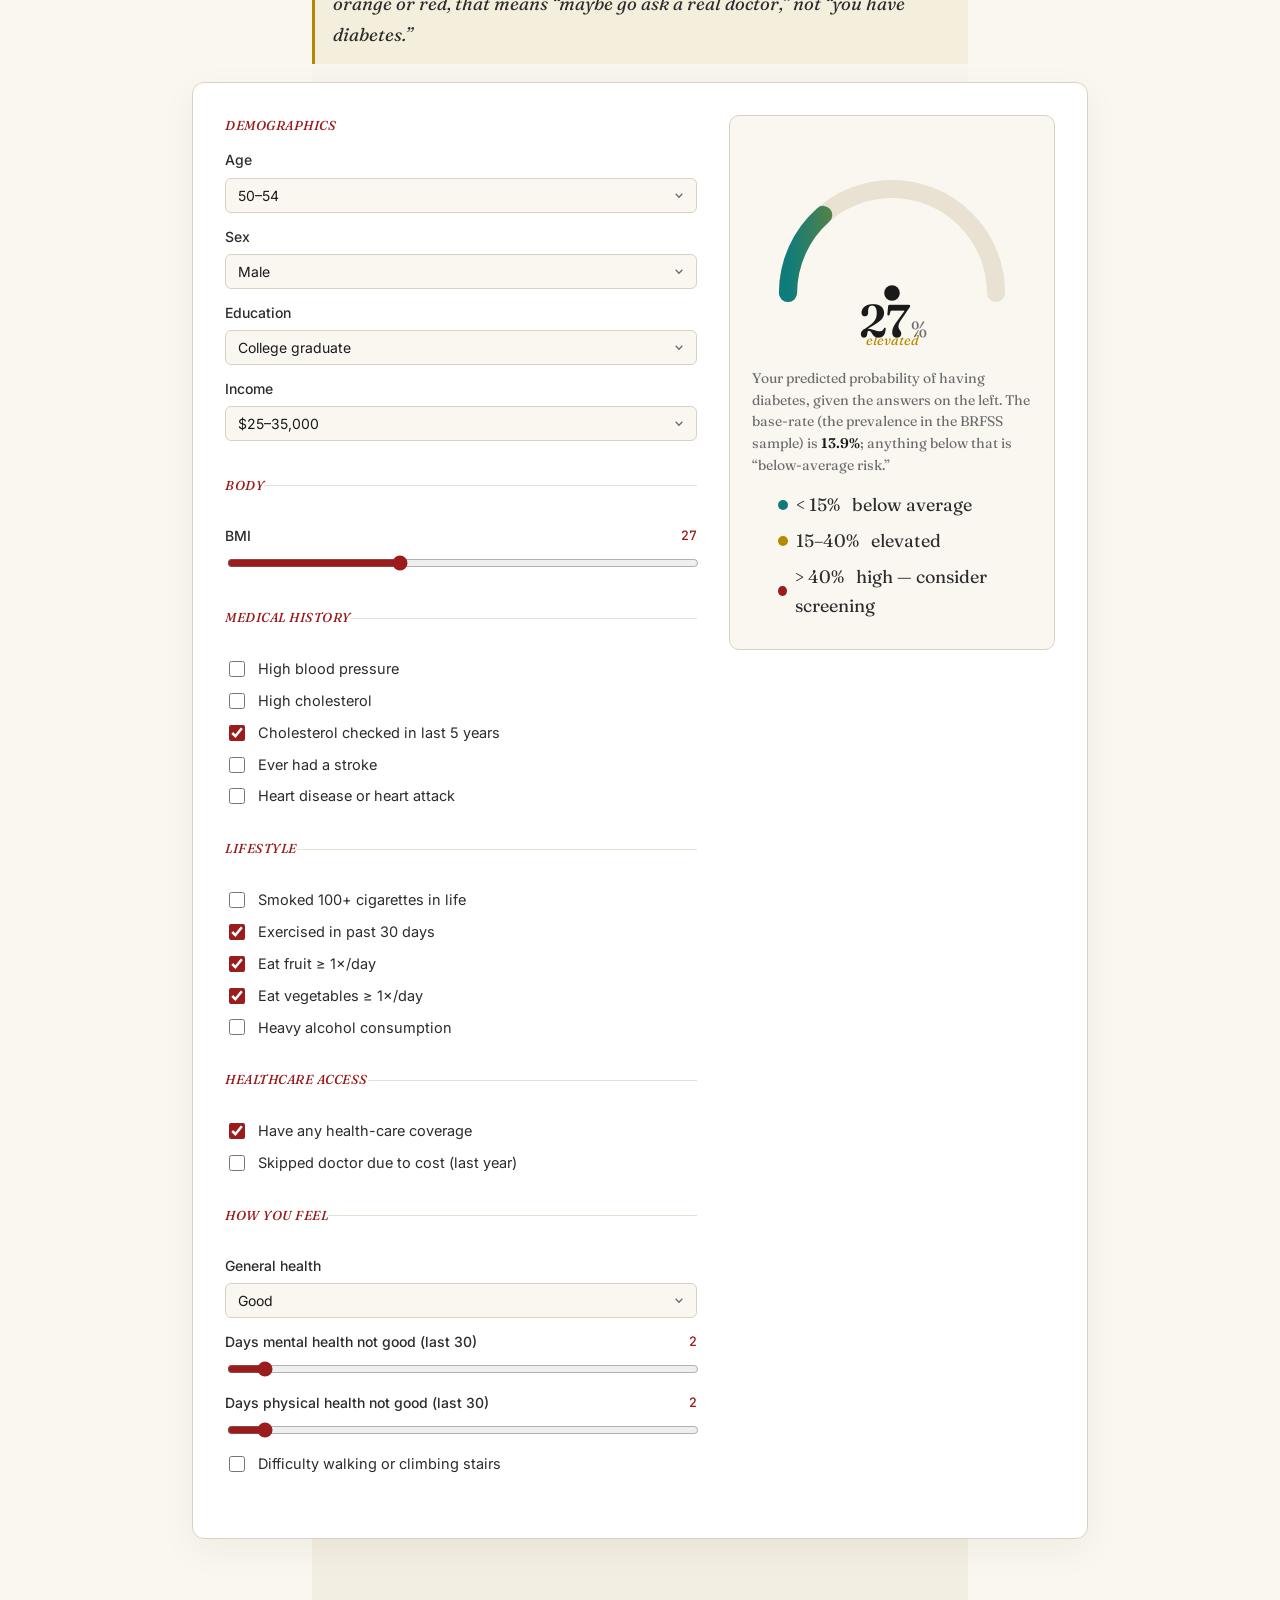
==== commit a6dcd307: "Rewrote some stuff" ====
--- a/docs/index.html
+++ b/docs/index.html
@@ -124,29 +124,28 @@
     <h2 class="section-heading"><span class="section-heading__num">1.</span> Introduction</h2>
     <p class="lede">
       Roughly <strong>one in ten Americans</strong> has diabetes, and another one in three is
-      pre-diabetic. Most don't know it. The classical screen — a fasting blood-glucose or
-      <abbr title="Glycated hemoglobin, a marker of long-term blood sugar">HbA1c</abbr> draw —
+      pre-diabetic. Most don't know it. The standard screen, a fasting blood-glucose or
+      <abbr title="Glycated hemoglobin, a marker of long-term blood sugar">HbA1c</abbr> draw
       is cheap by hospital standards but still requires a clinic, a phlebotomist, and a follow-up
       appointment that an uninsured patient may never make.
     </p>
     <p>
       The federal Behavioral Risk Factor Surveillance System (BRFSS) takes the opposite approach.
-      Every year the CDC calls 400,000+ adults and asks the same 22 questions: how tall are you, do
-      you smoke, did you eat fruit yesterday, can you walk a flight of stairs without help. The data
-      are free, the questions take ninety seconds, and they cost nothing to administer. The natural
-      question is whether the answers carry enough signal to flag someone at elevated risk before
-      they ever set foot in a clinic.
+      Every year the CDC calls 400,000+ adults and asks the same 22 questions: "How tall are you?",
+      "Do you smoke"?, "Did you eat fruit yesterday?", "Can you walk a flight of stairs without help?".
+      The data is free, the questions take no more than ninety seconds, and they cost nothing to
+      administer. You might wonder, do the patients answers hold enough weight to warrant a clinical visit?
     </p>
     <blockquote class="pullquote">
       Can we predict diabetes risk from cheap survey data alone, well enough to triage who should
       go get a real blood test?
     </blockquote>
     <p>
-      That is the question this tutorial tries to answer. Along the way it walks through the full
-      data-science pipeline expected by CMSC 320: acquiring and curating the survey, exploring it
-      with summary statistics and three formal hypothesis tests, training and comparing three
-      classification algorithms, and converting the best one into an in-browser tool you can run on
-      your own answers at the bottom of the page.
+      In this article, we will answer this question by following a data science pipeline: we will
+      first aquire the survey, analyze it using summary statistics and three formal hypothesis
+      tests, train three different classification algorithms and compare them, and lastly, we will
+      use the best algorithm to create an in-browser calculator that you can use at the bottom of
+      the article to test to see how at-risk you are for having diabetes.
     </p>
   </section>
 
@@ -165,17 +164,17 @@
       continuous feature, BMI.
     </p>
     <p>
-      Preprocessing was deliberately light, because the file is already harmonized:
+      Data pre-processing was simple since the file was already nicely cleaned and structured:
     </p>
     <ol class="steps">
       <li>Strip stray whitespace from column names.</li>
       <li>Force every column through <code>pd.to_numeric(errors="coerce")</code>; drop the (zero) rows that fail.</li>
-      <li>Cast every column to <code>int</code> — every variable is coded numerically by design.</li>
-      <li>Engineer one helper column, <code>AgeGroup</code>, that buckets the 13-level <code>Age</code> ordinal into Young / Middle / Older for the ANOVA below.</li>
+      <li>Cast every column to <code>int</code>, every variable is coded numerically by design.</li>
+      <li>Build a helper column, <code>AgeGroup</code>, that buckets the 13-level <code>Age</code> ordinal into Young / Middle / Older for the ANOVA below.</li>
     </ol>
     <p>
       After cleaning, the working frame is <strong>253,680 rows × 22 columns</strong>: zero missing
-      values, fully numeric, ready for analysis.
+      values, fully numeric, and ready for analysis.
     </p>
 
     <details class="codeblock">
@@ -205,7 +204,7 @@
   <section id="exploration">
     <h2 class="section-heading"><span class="section-heading__num">3.</span> Exploratory analysis</h2>
     <p>
-      Before fitting any model we want a feel for the data: how lopsided is the target, which features
+      Before fitting any model, we want a feel for the data: how lopsided is the target, which features
       seem to move with diabetes, and are the differences we see big enough to be real or could they
       be noise? Three formal hypothesis tests answer the third question.
     </p>
@@ -223,8 +222,8 @@
     <h3>3.2 Which features even matter?</h3>
     <p>
       A quick Pearson correlation against the target gives a first-pass ranking. None of the
-      individual correlations are large in absolute terms — that's expected for a 21-feature health
-      survey, where most signal lives in interactions — but the directions are sensible: high blood
+      individual correlations are large in absolute terms, which is expected for a 21-feature health
+      survey, where most signal lives in interactions, but the directions are simple: high blood
       pressure, high cholesterol, BMI, age, and self-rated general health are the most strongly
       associated with diabetes; physical activity, education, and income point the other way.
     </p>
@@ -237,7 +236,7 @@
       </figcaption>
     </figure>
 
-    <h3>3.3 Hypothesis test 1 — does BMI separate the groups?</h3>
+    <h3>3.3 Hypothesis test 1: does BMI separate the groups?</h3>
     <p>
       We test whether the <em>mean</em> BMI among diabetics is higher than among non-diabetics. The
       classical tool here is Welch's <em>t</em>-test, which doesn't require equal variances, run as a
@@ -251,19 +250,19 @@
     <p>
       Sample means: <strong>27.8</strong> in the no-diabetes group versus <strong>31.9</strong> in the
       diabetes group. The Welch <em>t</em>-statistic is <strong>99.9</strong>, with a one-tailed
-      <em>p</em>-value indistinguishable from zero (well below any sensible α). We reject H<sub>0</sub>
-      decisively: BMI is materially higher among diabetics.
+      <em>p</em>-value indistinguishable from zero (well below any sensible α). We can definitively reject
+      H<sub>0</sub>: BMI is materially higher among diabetics.
     </p>
     <figure class="figure">
       <img src="figures/03_bmi_violin.png" alt="Violin plot of BMI distribution by diabetes status">
       <figcaption>
         <strong>Figure 3.</strong> BMI distributions for each group. The diabetic distribution is
-        not just shifted up — it is also visibly heavier-tailed at the high end. The black bar marks
+        not just shifted up, it is also visibly heavier-tailed at the high end. The black bar marks
         the median; samples were down-sampled to 8,000 per group for readability.
       </figcaption>
     </figure>
 
-    <h3>3.4 Hypothesis test 2 — does prevalence differ by sex?</h3>
+    <h3>3.4 Hypothesis test 2: does prevalence differ by sex?</h3>
     <p>
       A two-sided Welch <em>t</em>-test on the diabetes indicator, grouped by sex.
     </p>
@@ -274,8 +273,8 @@
     <p>
       Female prevalence is <strong>13.0%</strong>; male prevalence is <strong>15.2%</strong>.
       <em>t</em> = 15.7, <em>p</em> ≈ 1.3 × 10<sup>-55</sup>. We reject H<sub>0</sub>: the difference
-      is small in absolute terms (about 2 percentage points) but the sample is so large that the
-      uncertainty bands are tight — this is a real, replicable gap, not noise.
+      may appear small (about 2 percentage points) but the sample is so large that the
+      uncertainty bands are tight. This is a statistically meaningful gap.
     </p>
     <figure class="figure">
       <img src="figures/04_sex_prevalence.png" alt="Bar chart comparing female and male diabetes prevalence">
@@ -285,18 +284,18 @@
       </figcaption>
     </figure>
 
-    <h3>3.5 Hypothesis test 3 — does BMI vary across age groups?</h3>
-    <p>
-      A one-way ANOVA across our three engineered age buckets.
+    <h3>3.5 Hypothesis test 3: does BMI vary across age groups?</h3>
+    <p>
+      A one-way ANOVA across our three different age buckets.
     </p>
     <ul class="hypotheses">
       <li><strong>H<sub>0</sub>:</strong> mean BMI is the same in all three age groups</li>
       <li><strong>H<sub>A</sub>:</strong> at least one group's mean differs</li>
     </ul>
     <p>
-      The middle-aged cohort (40–64) has the highest mean BMI at <strong>28.9</strong>; both the
-      younger and older cohorts sit near 27.9. <em>F</em> = 762.8, <em>p</em> ≈ 0. We reject
-      H<sub>0</sub> — but the picture is more interesting than a monotone trend would predict.
+      The middle-aged group (40–64) has the highest mean BMI at <strong>28.9</strong>; both the
+      younger and older groups sit near 27.9. <em>F</em> = 762.8, <em>p</em> ≈ 0. We reject
+      H<sub>0</sub>, however the picture is more interesting than a monotone trend would predict.
       Average BMI rises through middle age and then <em>falls</em> again in the 65+ bucket, a
       well-documented pattern that combines survivorship bias (heavier adults die younger) with
       muscle-mass loss in older age.
@@ -304,8 +303,8 @@
     <figure class="figure">
       <img src="figures/05_age_bmi_violin.png" alt="Violin plot of BMI distribution across three age cohorts">
       <figcaption>
-        <strong>Figure 5.</strong> BMI by broad age cohort. Note the non-monotone shape — a useful
-        nudge that the age &harr; BMI &harr; diabetes relationship is non-linear, which is one of
+        <strong>Figure 5.</strong> BMI by broad age cohort. Note the non-monotone shape, which a useful
+        indicator that the age &harr; BMI &harr; diabetes relationship is non-linear, which is one of
         the reasons we'll bring tree-based models into the next section.
       </figcaption>
     </figure>
@@ -400,7 +399,7 @@
         <strong>Figure 8.</strong> At a 0.5 cutoff the gradient-boosting model catches
         <strong>79.5%</strong> of true diabetics (sensitivity) at the cost of flagging
         <strong>29.4%</strong> of healthy respondents as positive. For a <em>screening</em>
-        workflow — &ldquo;who should go get a blood test?&rdquo; — that trade-off is roughly the
+        workflow asking &ldquo;who should go get a blood test?&rdquo;, that trade-off is roughly the
         right shape: we want high sensitivity even if specificity sags.
       </figcaption>
     </figure>
@@ -430,7 +429,7 @@
       <img src="figures/11_calibration.png" alt="Calibration curve for gradient boosting">
       <figcaption>
         <strong>Figure 10.</strong> Calibration curve, ten quantile bins. The model is broadly
-        well-calibrated in the middle of the range and slightly under-confident at the high end —
+        well-calibrated in the middle of the range and slightly under-confident at the high end,
         respondents whose predicted probability is around 0.7 actually develop diabetes at a rate
         closer to 0.55, because we trained on a class-balanced sample.
       </figcaption>
@@ -441,7 +440,7 @@
     <h2 class="section-heading"><span class="section-heading__num">5.</span> What the model learned</h2>
     <p>
       Two views of feature importance. The random forest's importances measure how much each
-      feature reduces impurity across the ensemble — non-negative, scale-free, but
+      feature reduces impurity across the ensemble; non-negative, scale-free, but
       direction-blind. The standardized logistic-regression coefficients tell us the direction
       (positive coefficients increase diabetes log-odds) and the relative strength on a common
       scale.
@@ -453,7 +452,7 @@
           <strong>Figure 11.</strong> Random forest impurity-based importance. <code>BMI</code>
           and self-rated <code>GenHlth</code> dominate, followed by <code>Age</code> and
           <code>HighBP</code>. The questions a doctor would ask first are the same ones the model
-          finds most useful — reassuring rather than surprising.
+          finds most useful.
         </figcaption>
       </figure>
       <figure class="figure">
@@ -462,10 +461,9 @@
           <strong>Figure 12.</strong> Signed standardized logistic-regression coefficients. Red
           drives diabetes risk up, blue drives it down. <code>HighBP</code>, <code>GenHlth</code>
           (poorer self-rating ⇒ higher risk), and <code>HighChol</code> are the strongest positive
-          signals; <code>Income</code> and <code>HvyAlcoholConsump</code> are the most protective —
-          the latter one of the more counter-intuitive findings, almost certainly an artifact of
-          how the survey codes &ldquo;heavy drinking&rdquo; in a population skewed toward
-          older respondents.
+          signals; <code>Income</code> and <code>HvyAlcoholConsump</code> are the most protective.
+          The latter one of the more counter-intuitive findings, almost certainly caused by how the
+          survey codes &ldquo;heavy drinking&rdquo; in a population skewed toward older respondents.
         </figcaption>
       </figure>
     </div>
@@ -474,7 +472,7 @@
   <section id="calculator" class="calc-section">
     <h2 class="section-heading"><span class="section-heading__num">6.</span> Try it yourself</h2>
     <p>
-      The widget below runs our trained logistic-regression model directly in your browser — no
+      The widget below runs our trained logistic-regression model directly in your browser. No
       data leaves this page. Move the sliders and toggles to match your own answers, and the
       model's predicted probability of diabetes updates live.
     </p>
@@ -634,39 +632,39 @@
     <p>
       Three things are worth taking away from this exercise.
     </p>
-    <h3>The questionnaire works — for triage.</h3>
+    <h3>The questionnaire works for triage.</h3>
     <p>
       A 90-second self-report can hit ROC-AUC = 0.83 and catch four out of five diabetics at a
-      threshold tuned for sensitivity. That is not good enough to <em>diagnose</em> anyone — false
-      positives outnumber true positives at almost every operating point — but it is plenty good
-      enough to triage: to flag the people who should go get a real blood test, ahead of the
-      people who probably don't need one. For a public-health screening program looking to spend
-      its outreach budget where it will move the needle most, that is a real and useful signal.
+      threshold tuned for sensitivity. That is not good enough to diagnose anyone, as false
+      positives are much more frequent than true positives at almost every operating point, but
+      it is plenty good enough to triage. To flag the people who should go get a real blood test,
+      ahead of the people who probably don't need one. For a public-health screening program
+      looking to spend its outreach budget where it will make the biggest impact, it is a strong signal.
     </p>
     <h3>The signal is in the survey, not the algorithm.</h3>
     <p>
-      All three models — a linear baseline, a random forest, and a gradient-boosted ensemble —
-      converged within 0.01 of each other on ROC-AUC. That is the signature of a feature ceiling.
-      Adding more sophisticated learners is not what would unlock the next gains; adding better
+      All three models; a linear baseline, a random forest, and a gradient-boosted ensemble
+      converged within 0.01 of each other on ROC-AUC. That is a sign of a feature ceiling.
+      Adding more sophisticated learners is not what would improve the algorithms. Instead, adding better
       questions is. The most informative existing features are the ones a primary-care doctor would
       ask first: BMI, self-rated health, age, blood pressure, cholesterol. The features the doctor
-      would not bother asking — fruit consumption, daily veggie intake, sex — pulled almost no weight.
-    </p>
-    <h3>Be honest about what you can't see.</h3>
+      would not bother asking, such as fruit consumption, daily veggie intake, and sex had little
+      impact.
+    </p>
+    <h3>Certain survey factors may skew how data appears</h3>
     <p>
       The data are self-reported, cross-sectional, and from 2015. We learn what BRFSS respondents
       say about themselves on a phone call, not what shows up on a glucose tolerance test. Heavy
-      alcohol consumption pulled a <em>protective</em> coefficient — not because drinking prevents
+      alcohol consumption pulled a <em>protective</em> coefficient, and not because drinking prevents
       diabetes, but because it correlates with younger and healthier respondents in this sample.
-      A more careful study would disentangle that with stratification or causal modeling. We
-      flag it here as a caution against reading the coefficients as policy.
-    </p>
-    <p>
-      The reader who came in cold should leave with an intuition for the data-science pipeline —
-      hypothesis tests, model comparison, threshold trade-offs, calibration — and a working sense
-      of what a 13.9%-prevalence binary classifier can and cannot tell them. The reader who came in
-      knowing the BRFSS dataset should leave with one new specific number: 0.827 ROC-AUC is
-      attainable from the questionnaire alone, and the binding constraint isn't the model.
+      A more careful study would erase that using stratification or causal modeling.
+    </p>
+    <p>
+      The reader who came in with no prior background knowledge should leave with an understanding 
+      for the data-science pipeline: hypothesis tests, model comparison, threshold trade-offs, calibration,
+      and an idea of what a 13.9%-prevalence binary classifier can and cannot tell them. The reader who came
+      in knowing the BRFSS dataset should leave with one new specific number: 0.827 ROC-AUC is attainable
+      from the questionnaire alone, and the binding constraint isn't the model.
     </p>
   </section>
 
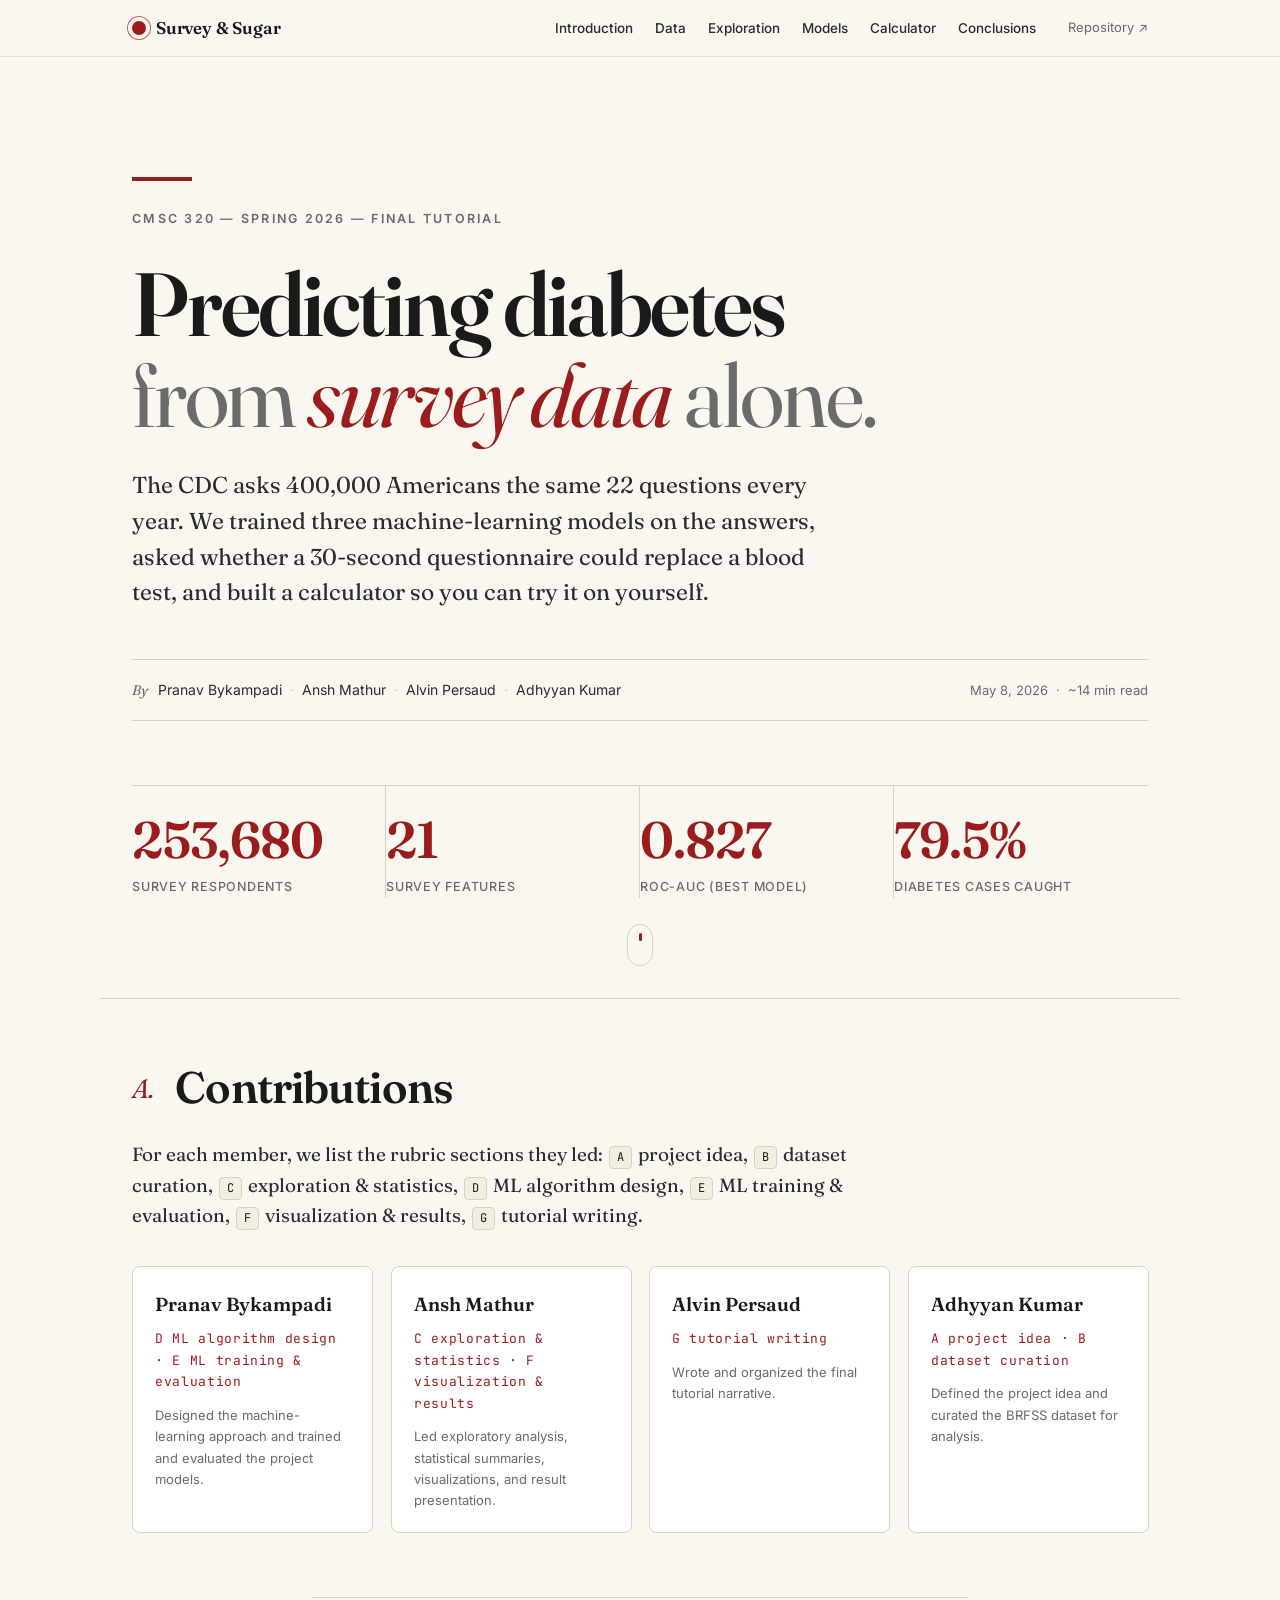
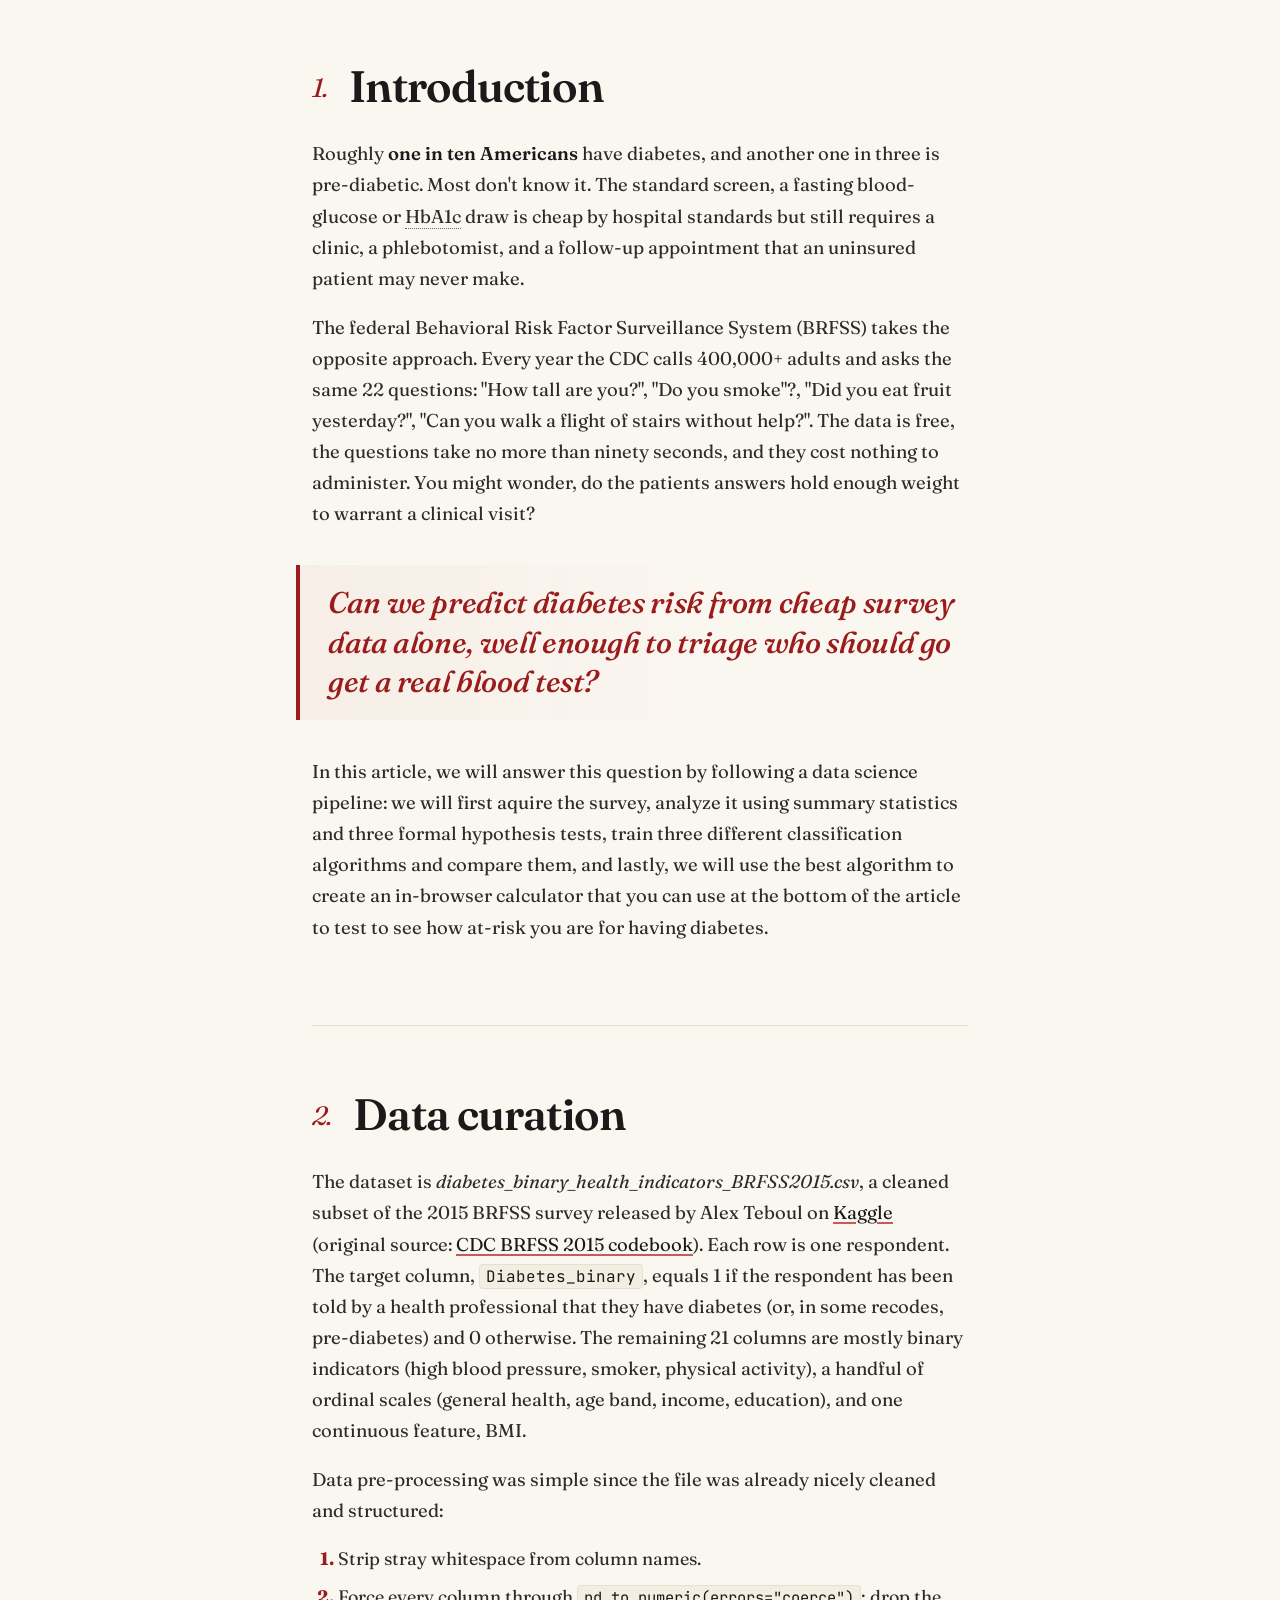
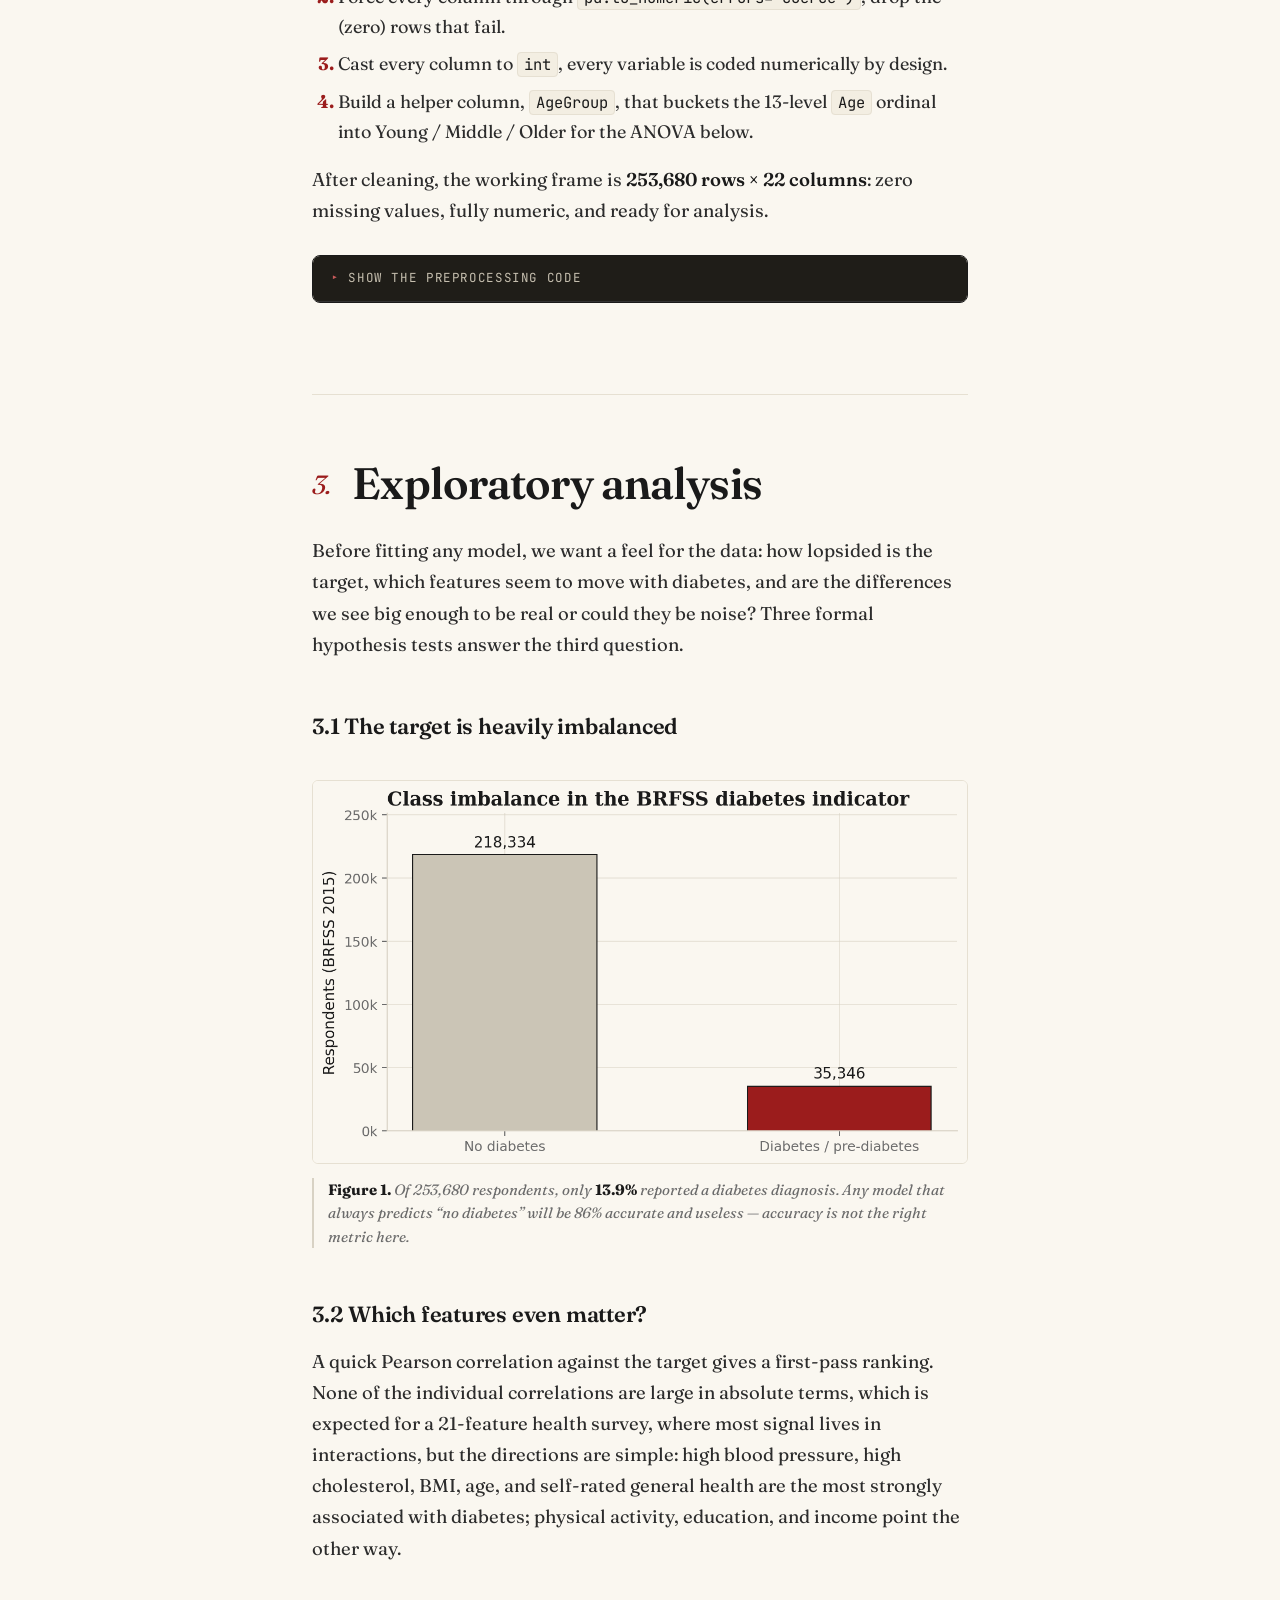
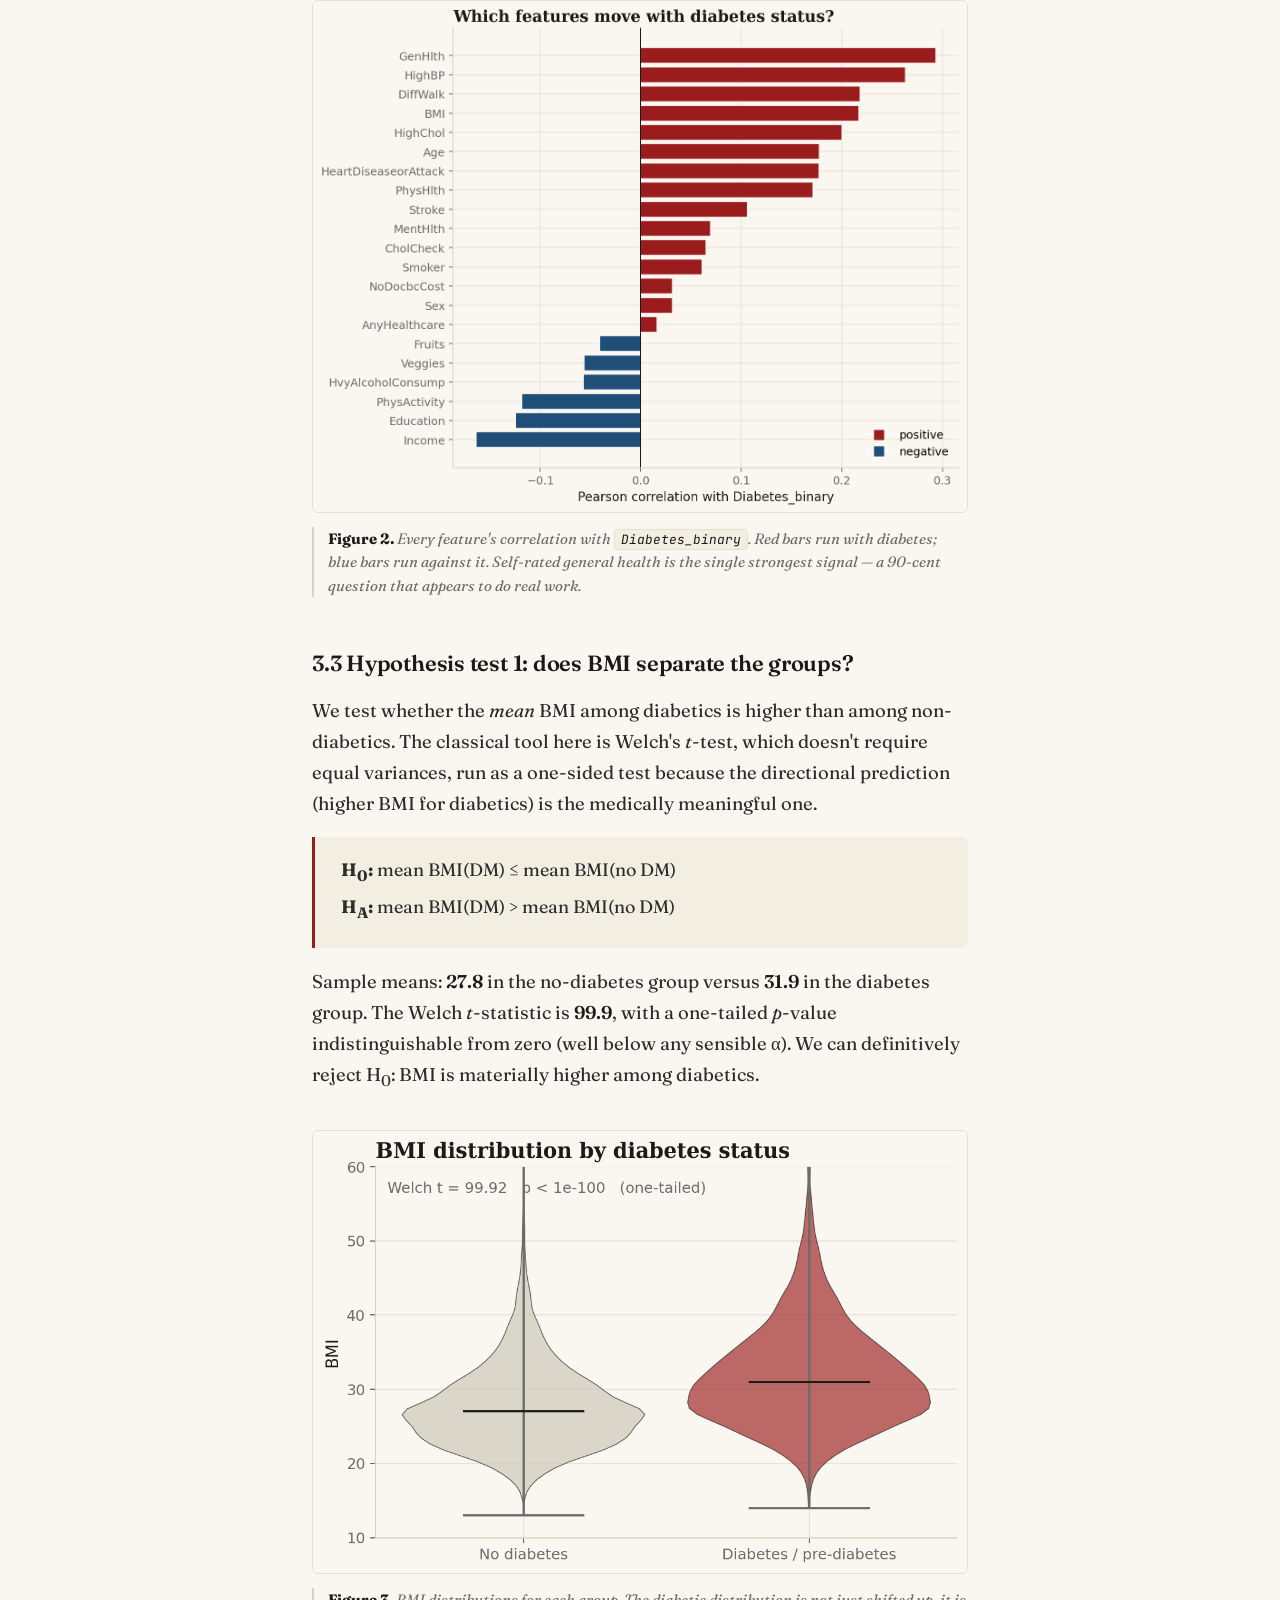
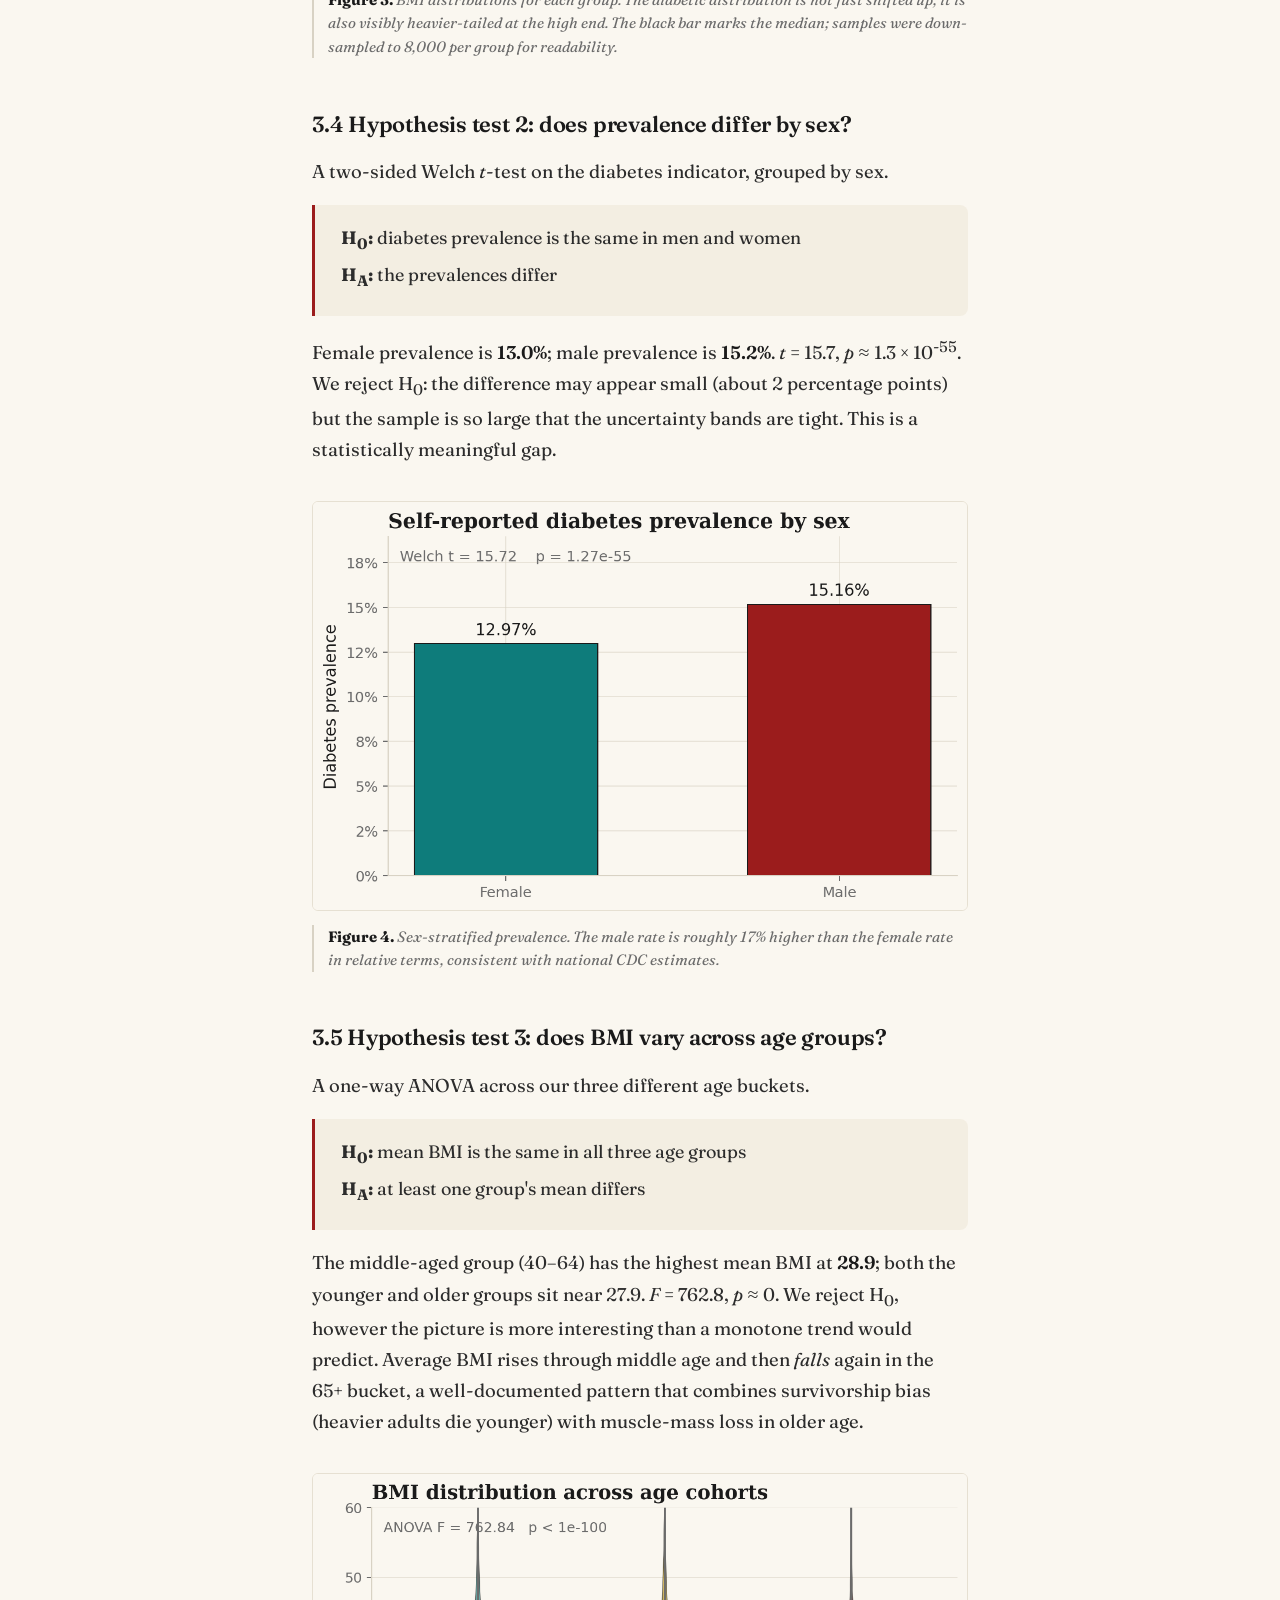
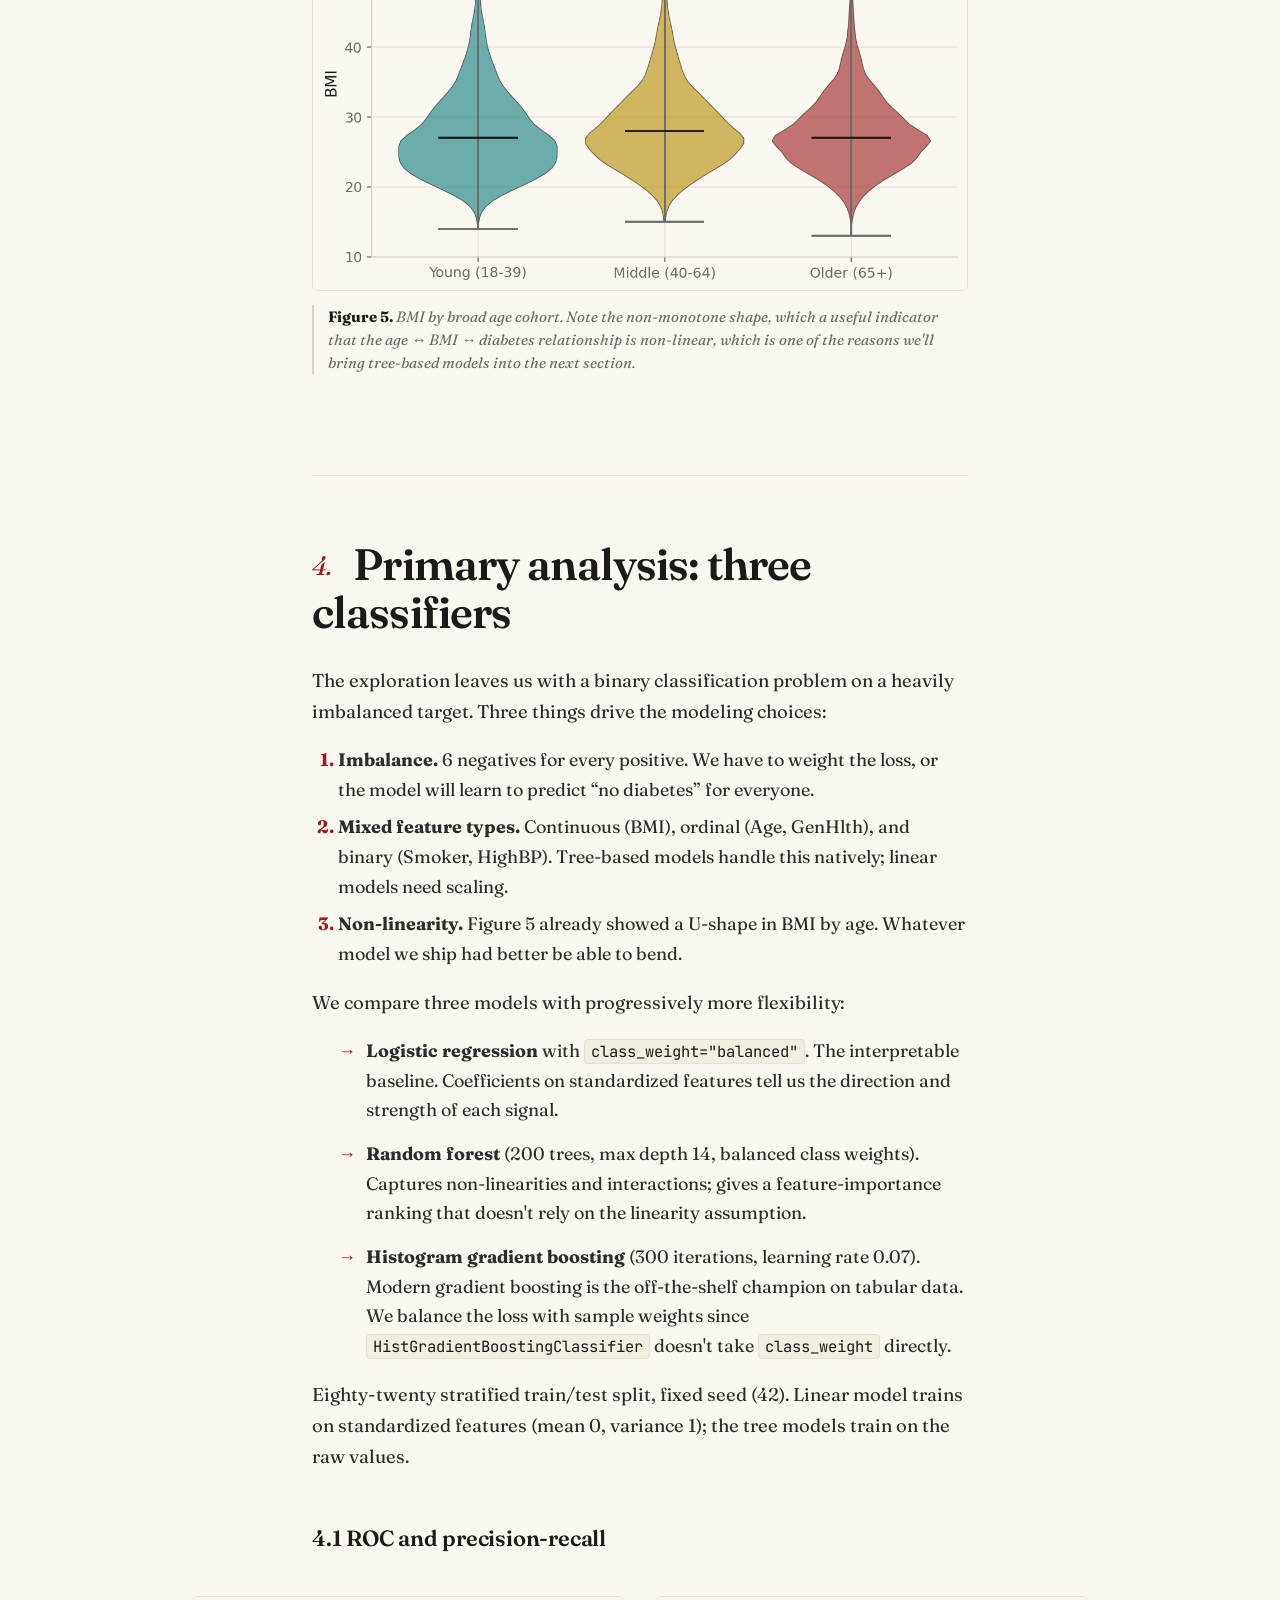
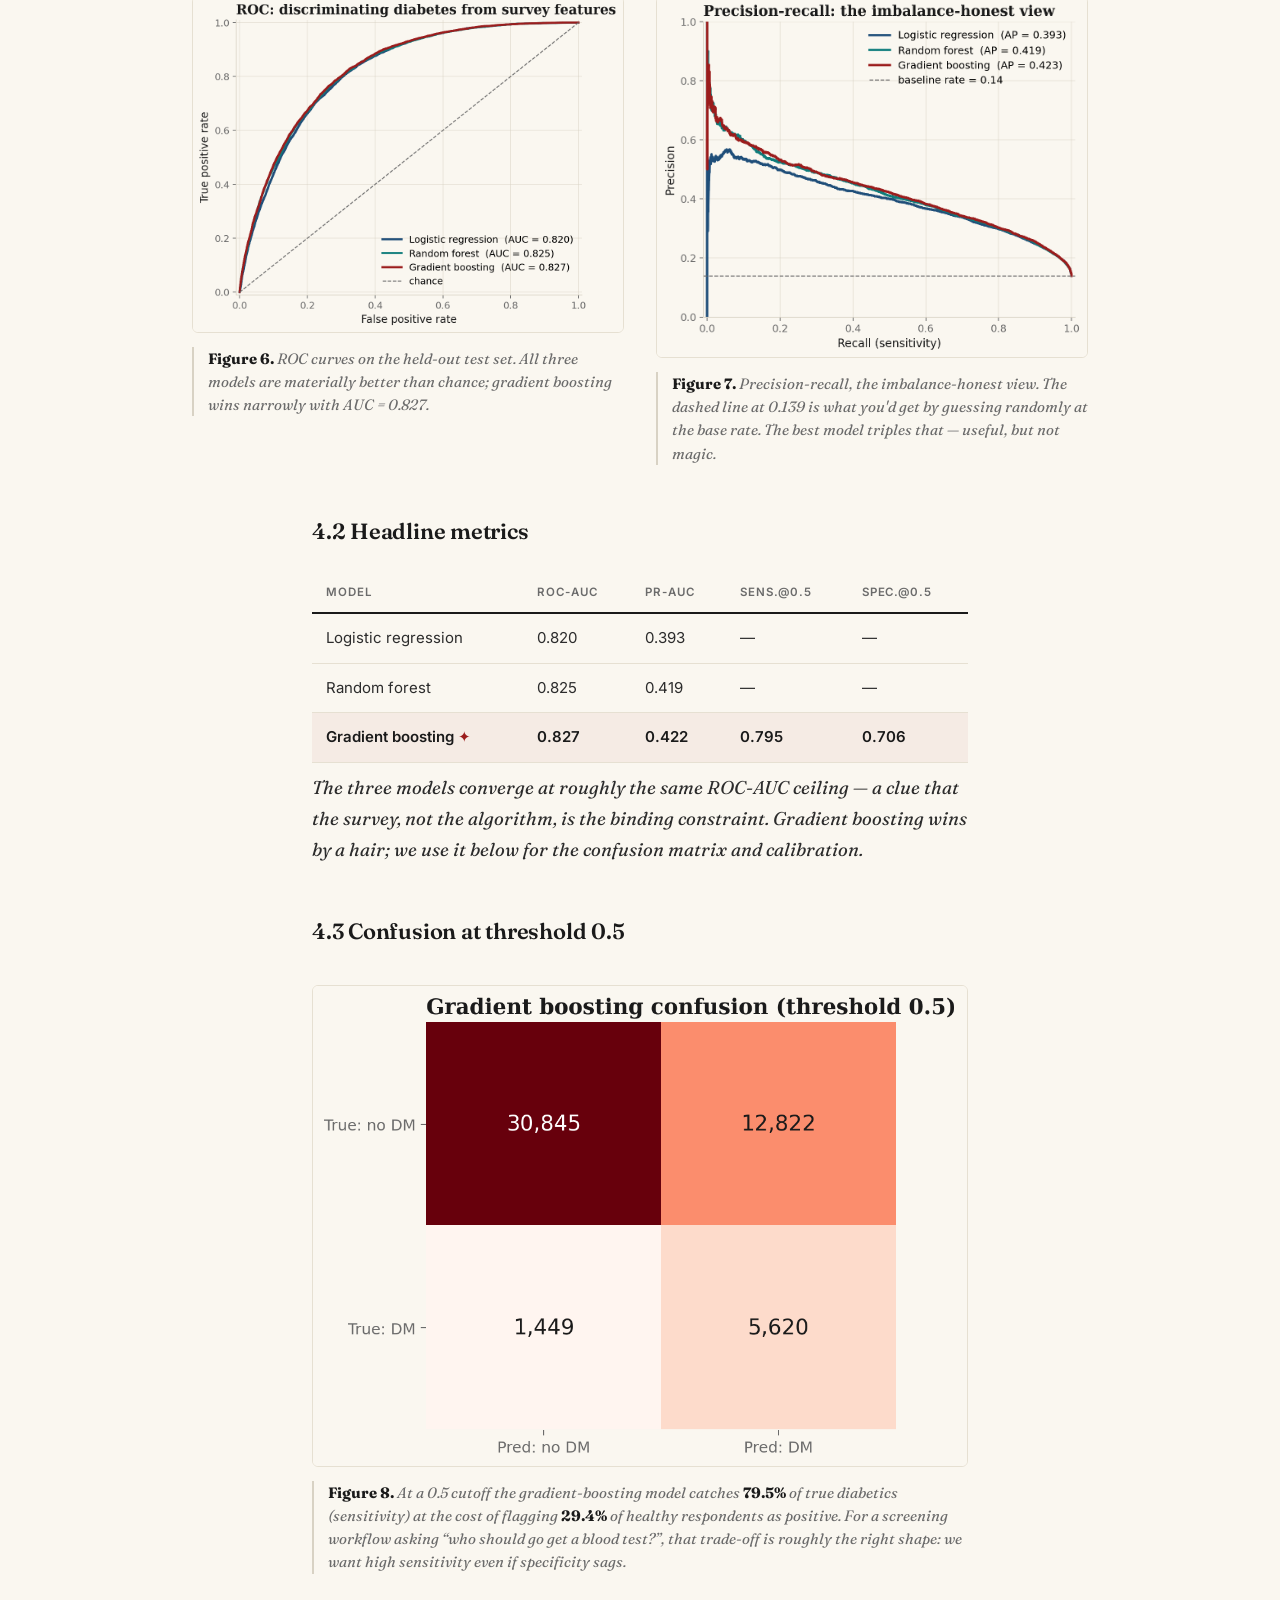
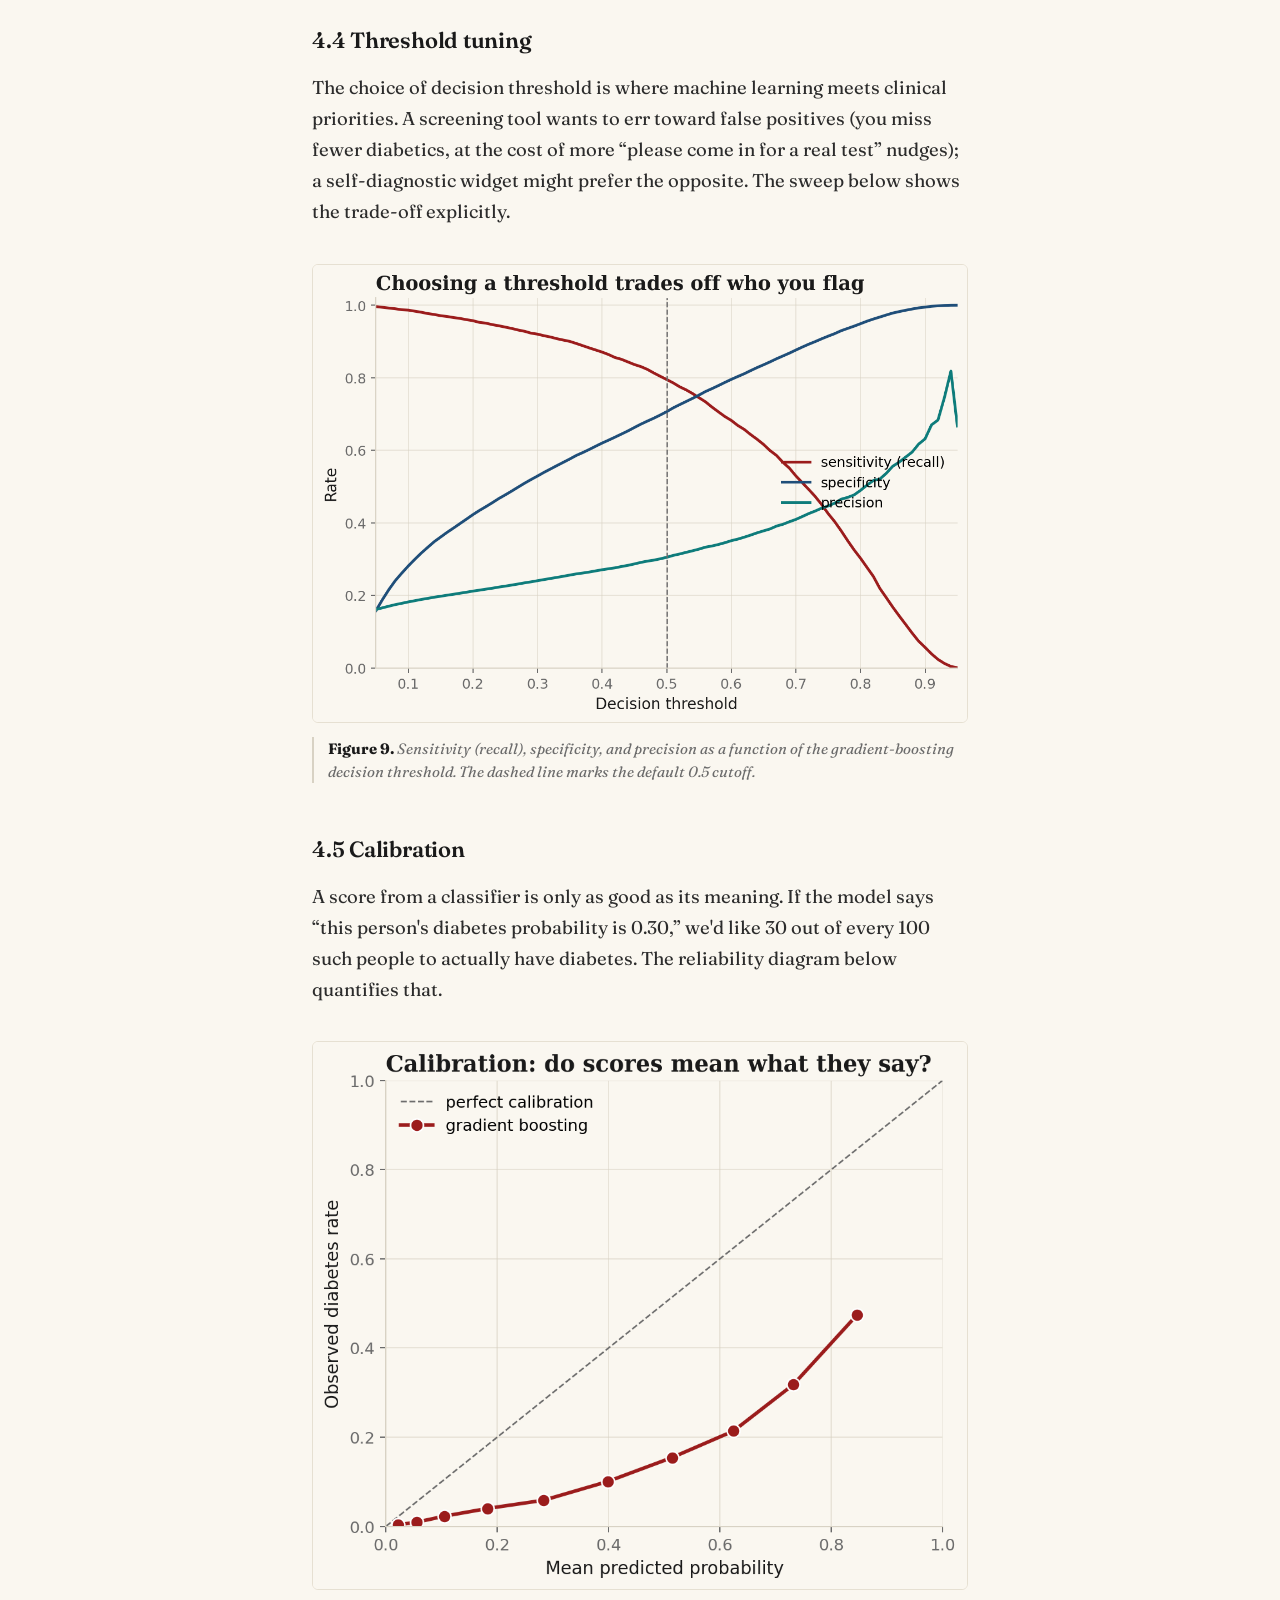
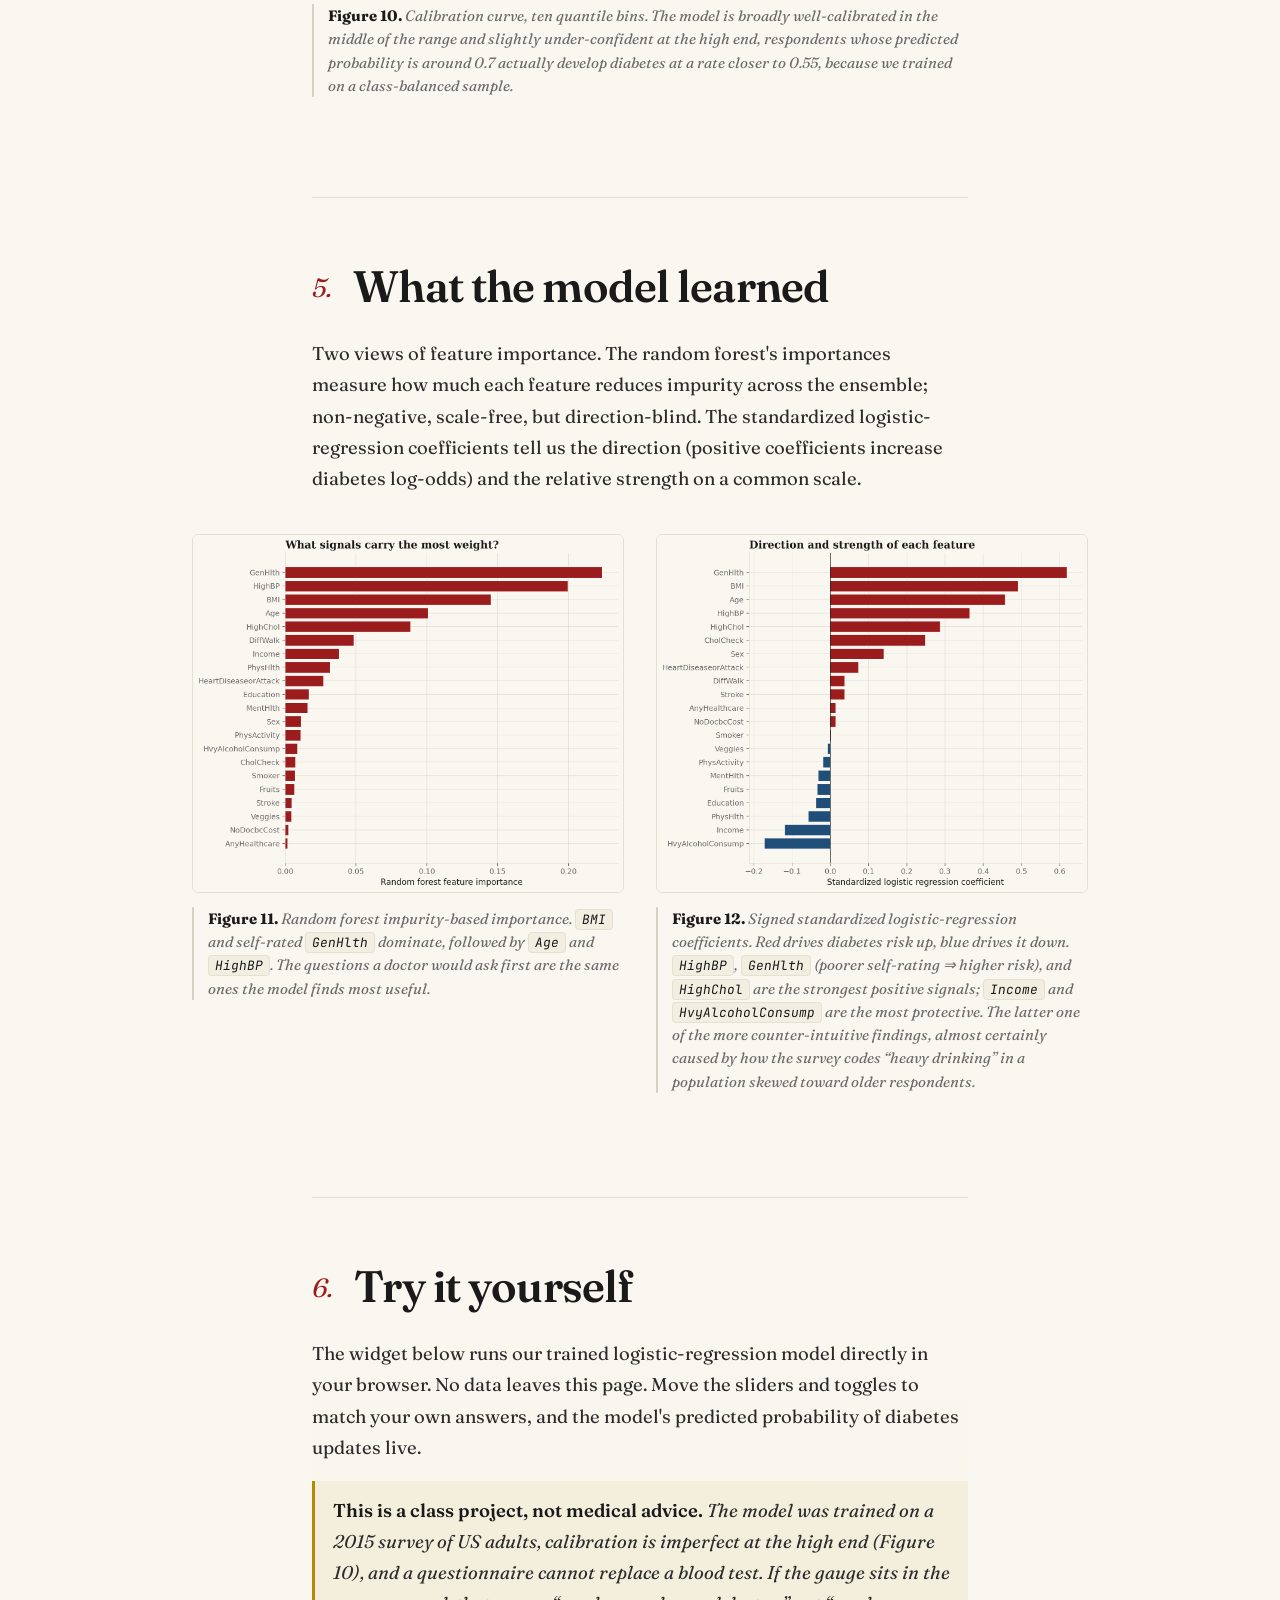
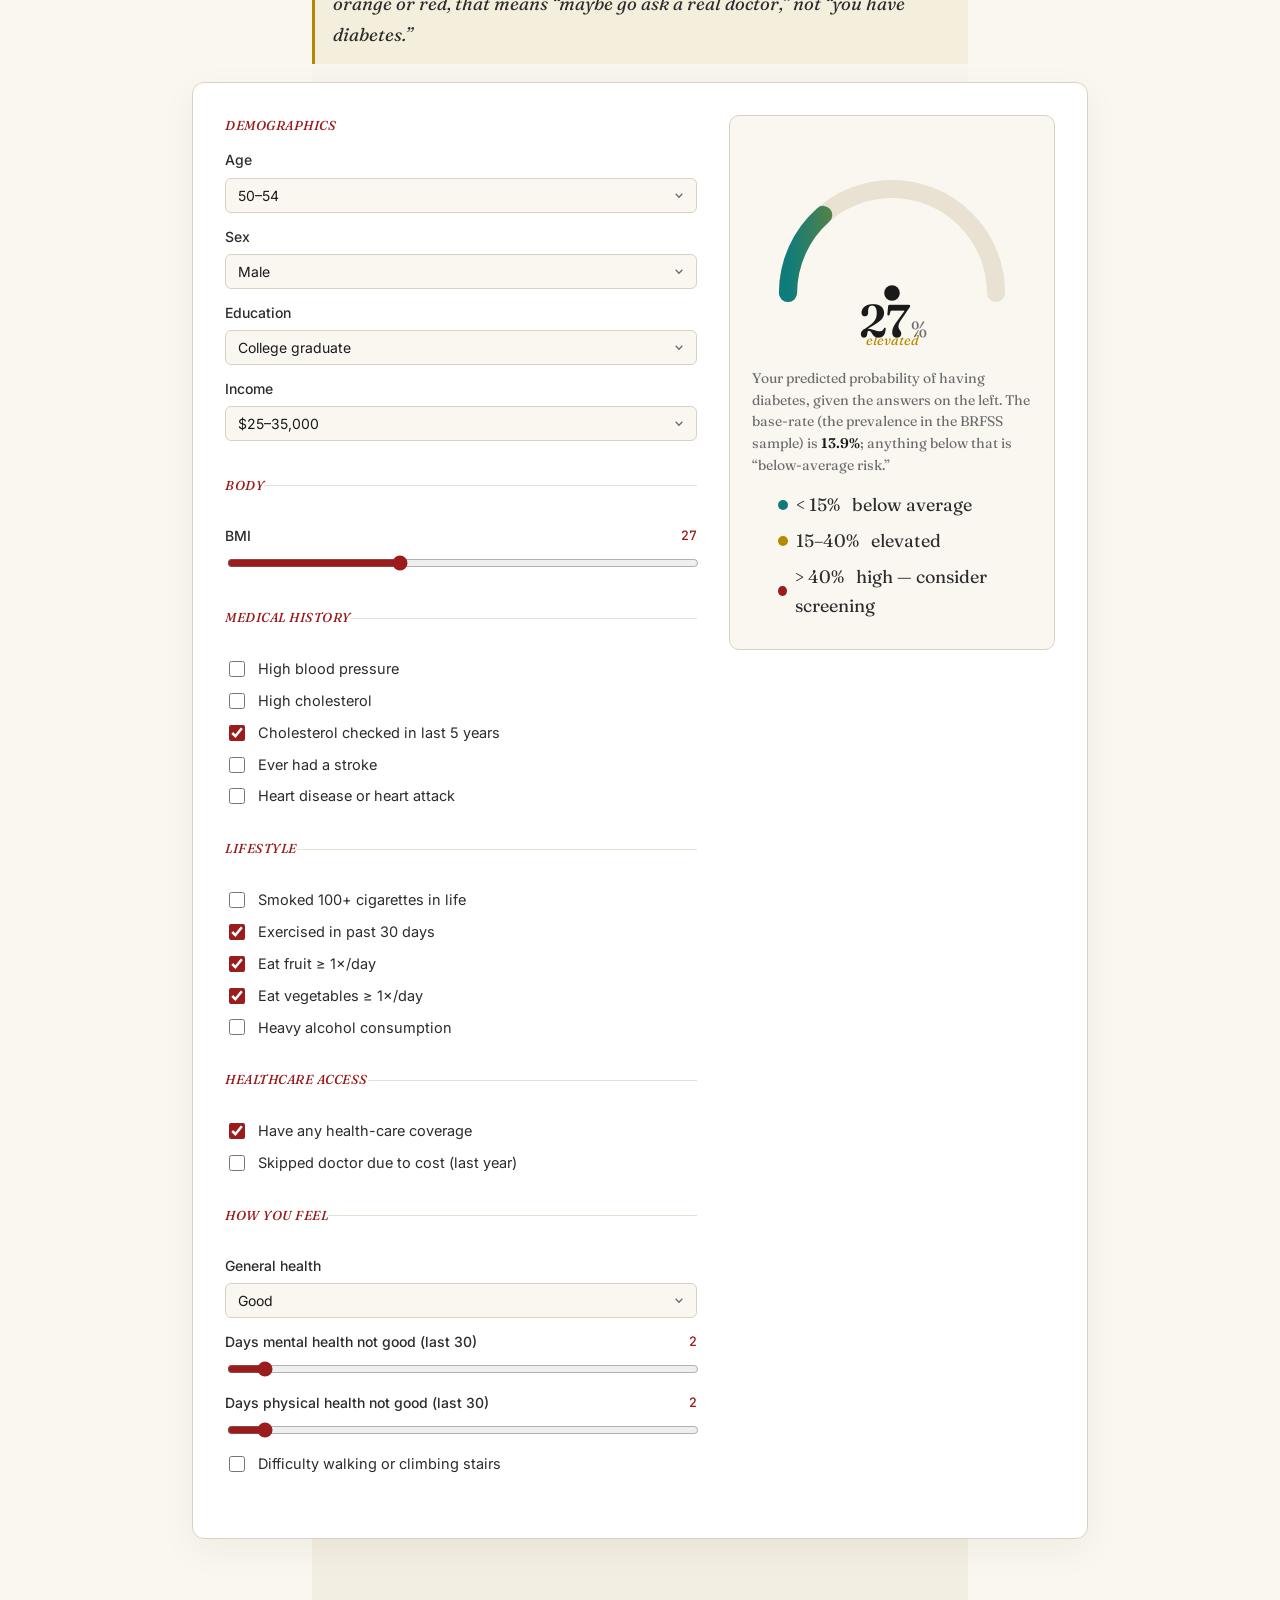
==== commit 0d72209a: "Rewrote some stuff" ====
--- a/docs/index.html
+++ b/docs/index.html
@@ -123,7 +123,7 @@
   <section id="introduction">
     <h2 class="section-heading"><span class="section-heading__num">1.</span> Introduction</h2>
     <p class="lede">
-      Roughly <strong>one in ten Americans</strong> has diabetes, and another one in three is
+      Roughly <strong>one in ten Americans</strong> have diabetes, and another one in three is
       pre-diabetic. Most don't know it. The standard screen, a fasting blood-glucose or
       <abbr title="Glycated hemoglobin, a marker of long-term blood sugar">HbA1c</abbr> draw
       is cheap by hospital standards but still requires a clinic, a phlebotomist, and a follow-up
